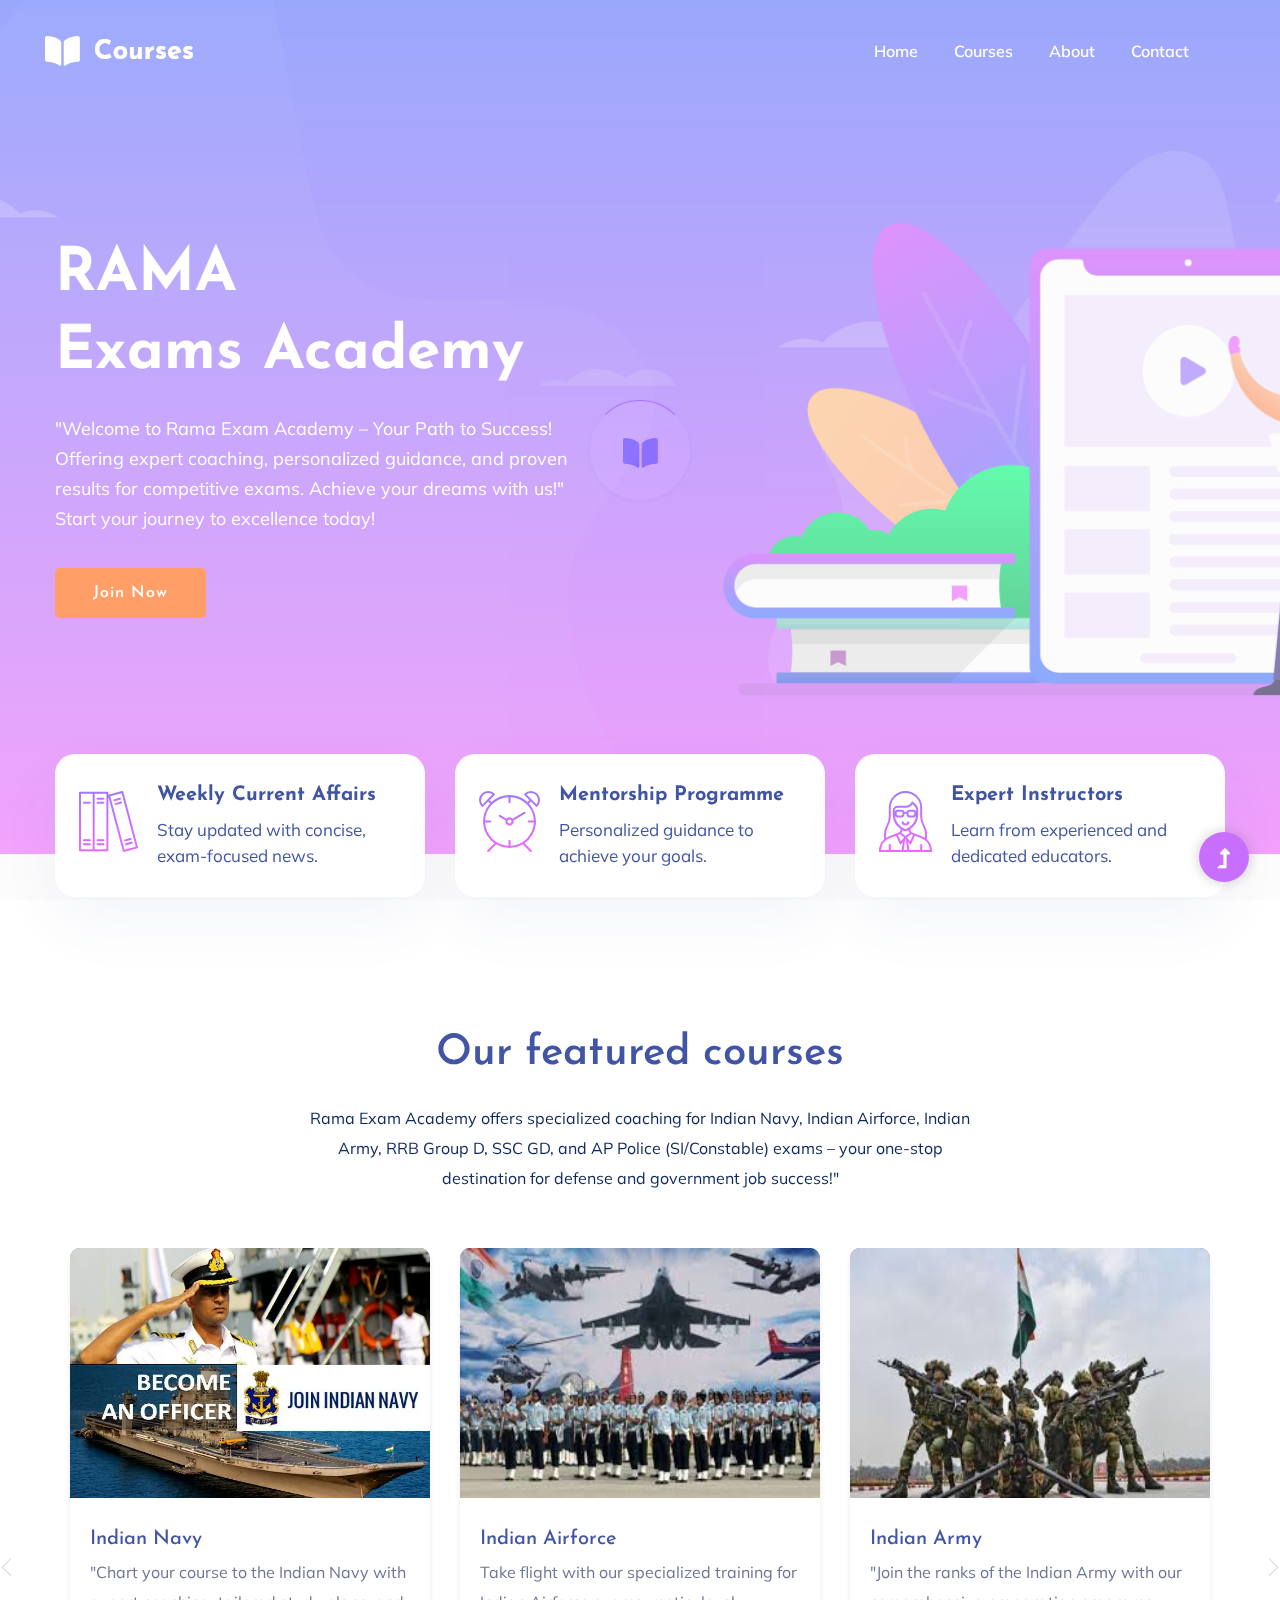
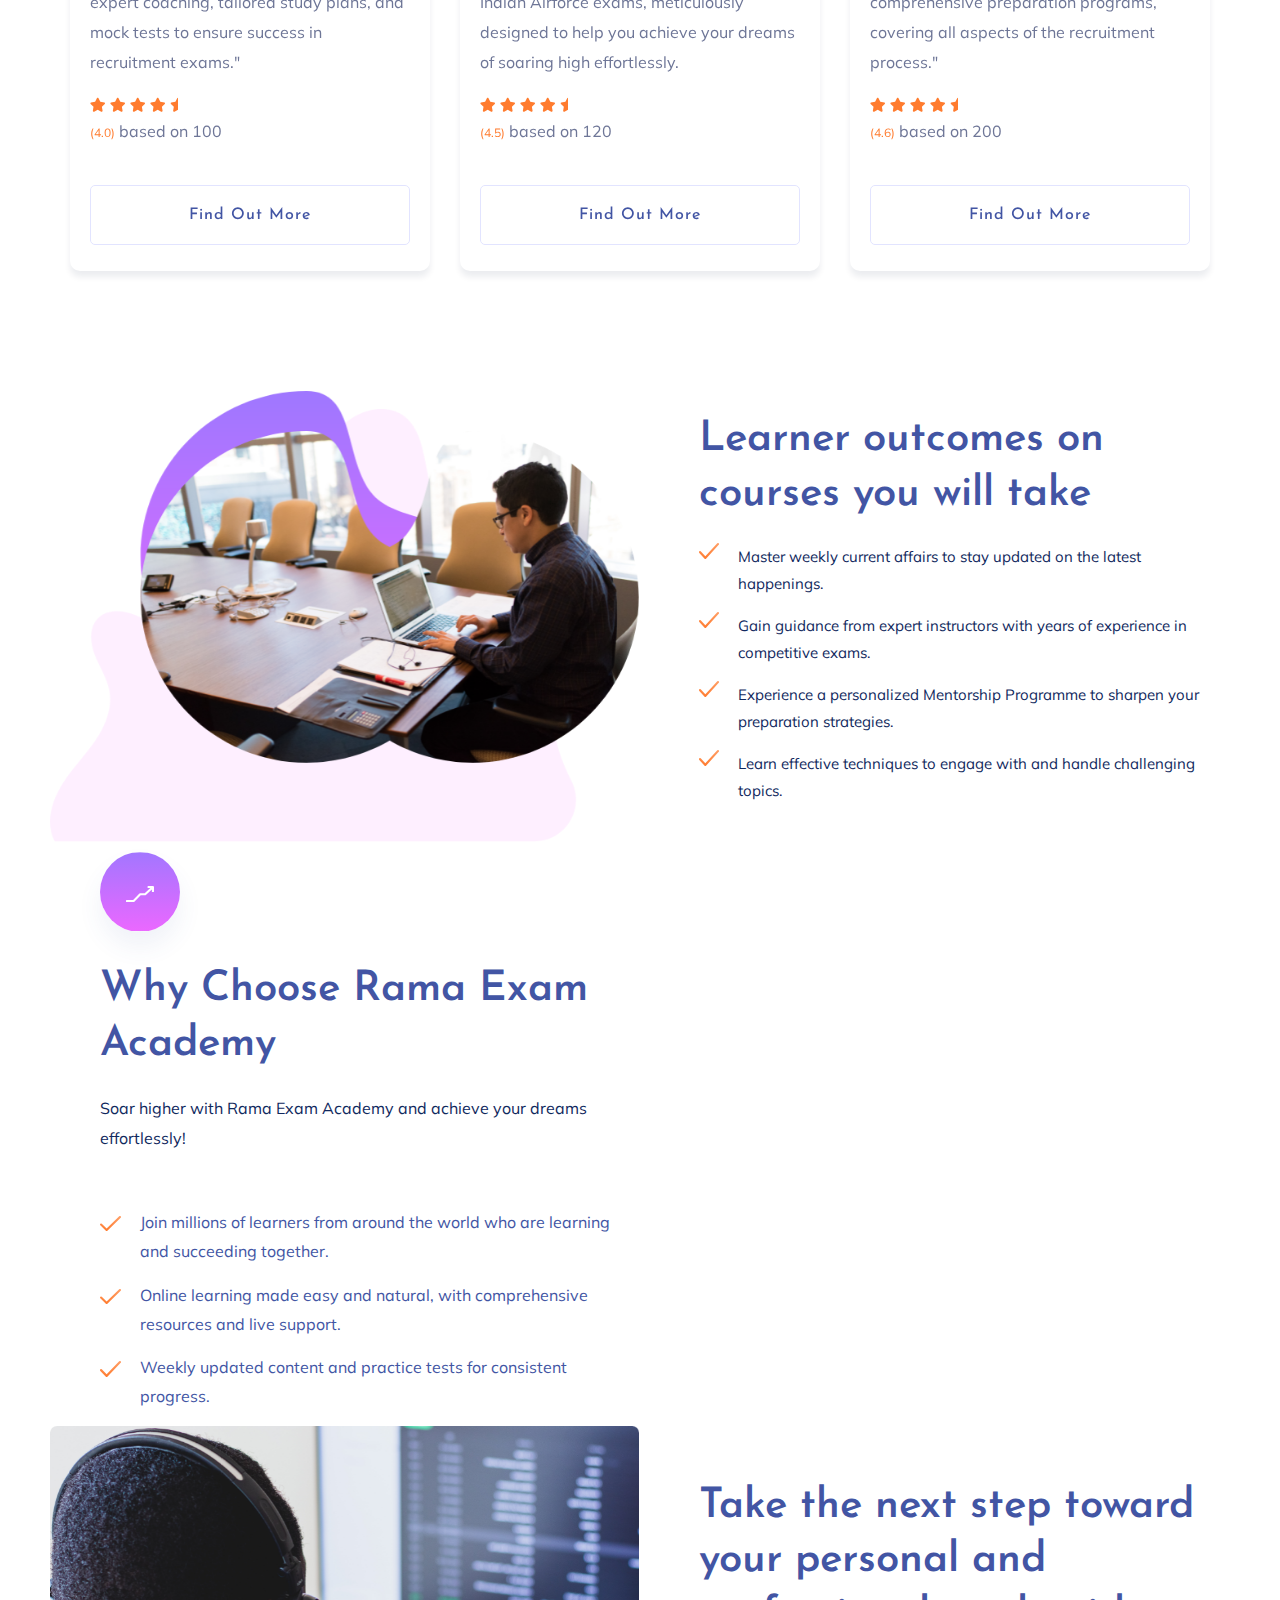
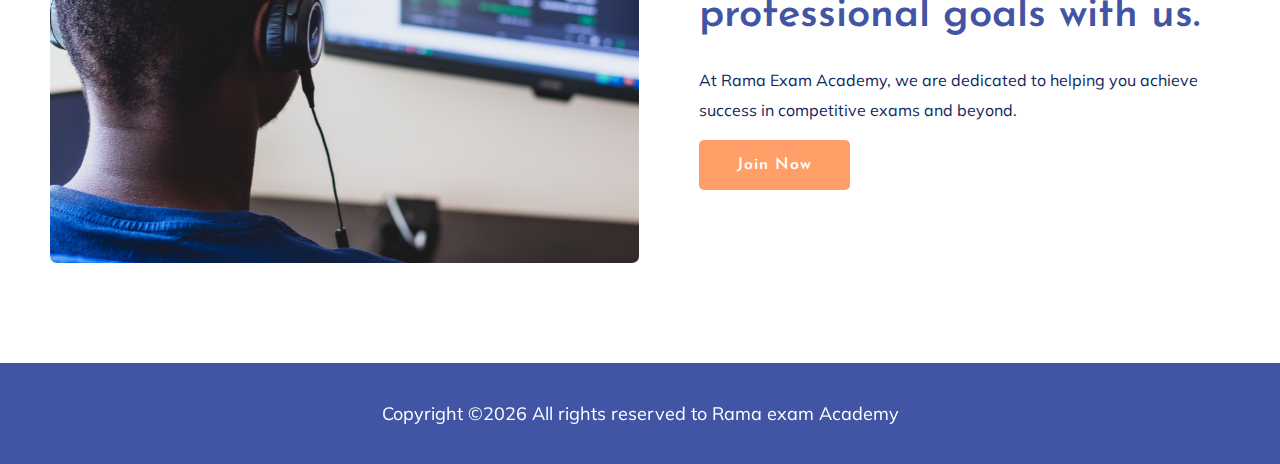
==== index.html @ ef6c7258 "Your commit message" ====
<!doctype html>
<html class="no-js" lang="zxx">
<head>
    <meta charset="utf-8">
    <meta http-equiv="x-ua-compatible" content="ie=edge">
    <title>Courses | Education</title>
    <meta name="description" content="">
    <meta name="viewport" content="width=device-width, initial-scale=1">
    <link rel="manifest" href="site.webmanifest">
    <link rel="shortcut icon" type="image/x-icon" href="assets/img/favicon.png">

    <!-- CSS here -->
    <link rel="stylesheet" href="assets/css/bootstrap.min.css">
    <link rel="stylesheet" href="assets/css/owl.carousel.min.css">
    <link rel="stylesheet" href="assets/css/slicknav.css">
    <link rel="stylesheet" href="assets/css/flaticon.css">
    <link rel="stylesheet" href="assets/css/progressbar_barfiller.css">
    <link rel="stylesheet" href="assets/css/gijgo.css">
    <link rel="stylesheet" href="assets/css/animate.min.css">
    <link rel="stylesheet" href="assets/css/animated-headline.css">
    <link rel="stylesheet" href="assets/css/magnific-popup.css">
    <link rel="stylesheet" href="assets/css/fontawesome-all.min.css">
    <link rel="stylesheet" href="assets/css/themify-icons.css">
    <link rel="stylesheet" href="assets/css/slick.css">
    <link rel="stylesheet" href="assets/css/nice-select.css">
    <link rel="stylesheet" href="assets/css/style.css">
    
</head>

<body>
    <!-- ? Preloader Start -->
    <div id="preloader-active">
        <div class="preloader d-flex align-items-center justify-content-center">
            <div class="preloader-inner position-relative">
                <div class="preloader-circle"></div>
                <div class="preloader-img pere-text">
                    <img src="assets/img/logo/loder.png" alt="">
                </div>
            </div>
        </div>
    </div>
    <!-- Preloader Start -->
    <header>
        <!-- Header Start -->
        <div class="header-area header-transparent">
            <div class="main-header ">
                <div class="header-bottom  header-sticky">
                    <div class="container-fluid">
                        <div class="row align-items-center">
                            <!-- Logo -->
                            <div class="col-xl-2 col-lg-2">
                                <div class="logo">
                                    <a href="index.html"><img src="assets/img/logo/logo.png" alt=""></a>
                                </div>
                            </div>
                            <div class="col-xl-10 col-lg-10">
                                <div class="menu-wrapper d-flex align-items-center justify-content-end">
                                    <!-- Main-menu -->
                                    <div class="main-menu d-none d-lg-block">
                                        <nav>
                                            <ul id="navigation">                                                                                          
                                                <li class="active" ><a href="index.html">Home</a></li>
                                                <li><a href="courses.html">Courses</a></li>
                                                <li><a href="about.html">About</a></li>
                                                
                                                <li><a href="contact.html">Contact</a></li>
                                                <!-- Button -->
                                                <!-- <li class="button-header margin-left "><a href="tel:+919999999999" class="btn">Join</a></li> -->
                                                <!-- <li class="button-header"><a href="login.html" class="btn btn3">Log in</a></li> -->
                                            </ul>
                                        </nav>
                                    </div>
                                </div>
                            </div> 
                            <!-- Mobile Menu -->
                            <div class="col-12">
                                <div class="mobile_menu d-block d-lg-none"></div>
                            </div>
                        </div>
                    </div>
                </div>
            </div>
        </div>
        <!-- Header End -->
    </header>
    <main>
        <!--? slider Area Start-->
        <section class="slider-area ">
            <div class="slider-active">
                <!-- Single Slider -->
                <div class="single-slider slider-height d-flex align-items-center">
                    <div class="container">
                        <div class="row">
                            <div class="col-xl-6 col-lg-7 col-md-12">
                                <div class="hero__caption">
                                    <h1 data-animation="fadeInLeft" data-delay="0.2s">RAMA<br>Exams Academy</h1>
                                    <p data-animation="fadeInLeft" data-delay="0.4s">"Welcome to Rama Exam Academy – Your Path to Success! Offering expert coaching, personalized guidance, and proven results for competitive exams. Achieve your dreams with us!"<br>Start your journey to excellence today!</p>
                                    <a href="tel:+919999999999" class="btn hero-btn" data-animation="fadeInLeft" data-delay="0.7s">Join Now</a>
                                </div>
                            </div>
                        </div>
                    </div>          
                </div>
            </div>
        </section>
        <!-- ? services-area -->
        <div class="services-area">
            <div class="container">
                <div class="row justify-content-sm-center">
                    <div class="col-lg-4 col-md-6 col-sm-8">
                        <div class="single-services mb-30">
                            <div class="features-icon">
                                <img src="assets/img/icon/icon1.svg" alt="">
                            </div>
                            <div class="features-caption">
                                <h3>Weekly Current Affairs</h3>
                                <p>Stay updated with concise, exam-focused news.</p>
                            </div>
                        </div>
                    </div>
                    <div class="col-lg-4 col-md-6 col-sm-8">
                        <div class="single-services mb-30">
                            <div class="features-icon">
                                <img src="assets/img/icon/icon3.svg" alt="">
                            </div>
                            <div class="features-caption">
                                <h3>Mentorship Programme</h3>
                                <p>Personalized guidance to achieve your goals.</p>
                            </div>
                        </div>
                    </div>
                    <div class="col-lg-4 col-md-6 col-sm-8">
                        <div class="single-services mb-30">
                            <div class="features-icon">
                                <img src="assets/img/icon/icon2.svg" alt="">
                            </div>
                            <div class="features-caption">
                                <h3>Expert Instructors</h3>
                                <p>Learn from experienced and dedicated educators.</p>
                            </div>
                        </div>
                    </div>
                </div>
            </div>
        </div>
        <!-- Courses area start -->
        <div class="courses-area section-padding40 fix">
            <div class="container">
                <div class="row justify-content-center">
                    <div class="col-xl-7 col-lg-8">
                        <div class="section-tittle text-center mb-55">
                            <h2>Our featured courses</h2>
                            <p>Rama Exam Academy offers specialized coaching for Indian Navy, Indian Airforce, Indian Army, RRB Group D, SSC GD, and AP Police (SI/Constable) exams – your one-stop destination for defense and government job success!"</p>
                        </div>
                    </div>
                </div>
                <div class="courses-actives">
                    <!-- Single -->
                    <div class="properties pb-20">
                        <div class="properties__card">
                            <div class="properties__img overlay1">
                                <a href="#"><img src="assets/img/gallery/Indian_navy.webp" alt="" height="250px"></a>
                            </div>
                            <div class="properties__caption">
                                <!-- <p>User Experience</p> -->
                                <h3><a href="#">Indian Navy</a></h3>
                                <p>"Chart your course to the Indian Navy with expert coaching, tailored study plans, and mock tests to ensure success in recruitment exams."
                                </p>
                                <div class="properties__footer d-flex justify-content-between align-items-center">
                                    <div class="restaurant-name">
                                        <div class="rating">
                                            <i class="fas fa-star"></i>
                                            <i class="fas fa-star"></i>
                                            <i class="fas fa-star"></i>
                                            <i class="fas fa-star"></i>
                                            <i class="fas fa-star-half"></i>
                                        </div>
                                        <p><span>(4.0)</span> based on 100</p>
                                    </div>
                                    <div class="price">
                                        <!-- <span>$135</span> -->
                                    </div>
                                </div>
                                <a href="tel:+919999999999" class="border-btn border-btn2">Find out more</a>
                            </div>

                        </div>
                    </div>
                    <!-- Single -->
                    <!-- Single -->
                    <div class="properties pb-20">
                        <div class="properties__card">
                            <div class="properties__img overlay1">
                                <a href="#"><img src="assets/img/gallery/Indian_airforce.jpg" alt="" height="250px"></a>
                            </div>
                            <div class="properties__caption">
                                <!-- <p>User Experience</p> -->
                                <h3><a href="#">Indian Airforce</a></h3>
                                <p>Take flight with our specialized training for Indian Airforce exams, meticulously designed to help you achieve your dreams of soaring high effortlessly.
                                </p>
                                <div class="properties__footer d-flex justify-content-between align-items-center">
                                    <div class="restaurant-name">
                                        <div class="rating">
                                            <i class="fas fa-star"></i>
                                            <i class="fas fa-star"></i>
                                            <i class="fas fa-star"></i>
                                            <i class="fas fa-star"></i>
                                            <i class="fas fa-star-half"></i>
                                        </div>
                                        <p><span>(4.5)</span> based on 120</p>
                                    </div>
                                    <div class="price">
                                        <!-- <span>$135</span> -->
                                    </div>
                                </div>
                                <a href="tel:+919999999999" class="border-btn border-btn2">Find out more</a>
                            </div>
                        </div>
                    </div>
                    <!-- Single -->
                    <!-- Single -->
                    <div class="properties pb-20">
                        <div class="properties__card">
                            <div class="properties__img overlay1">
                                <a href="#"><img src="assets/img/gallery/Indian_army.jpg" alt="" height="250px"></a>
                            </div>
                            <div class="properties__caption">
                                <!-- <p>User Experience</p> -->
                                <h3><a href="#">Indian Army</a></h3>
                                <p>"Join the ranks of the Indian Army with our comprehensive preparation programs, covering all aspects of the recruitment process."
                                </p>
                                <div class="properties__footer d-flex justify-content-between align-items-center">
                                    <div class="restaurant-name">
                                        <div class="rating">
                                            <i class="fas fa-star"></i>
                                            <i class="fas fa-star"></i>
                                            <i class="fas fa-star"></i>
                                            <i class="fas fa-star"></i>
                                            <i class="fas fa-star-half"></i>
                                        </div>
                                        <p><span>(4.6)</span> based on 200</p>
                                    </div>
                                    <div class="price">
                                        <!-- <span>$135</span> -->
                                    </div>
                                </div>
                                <a href="tel:+919999999999" class="border-btn border-btn2">Find out more</a>
                            </div>

                        </div>
                    </div>
                    <!-- Single -->
                    <!-- Single -->
                    <div class="properties pb-20">
                        <div class="properties__card">
                            <div class="properties__img overlay1">
                                <a href="#"><img src="assets/img/gallery/RRB.jpg" alt="" height="250px"></a>
                            </div>
                            <div class="properties__caption">
                                <!-- <p>User Experience</p> -->
                                <h3><a href="#">RRB(Group D)</a></h3>
                                <p>"Ace the SSC GD exams with our focused training modules, study materials, and regular mock tests for guaranteed success."
                                </p>
                                <div class="properties__footer d-flex justify-content-between align-items-center">
                                    <div class="restaurant-name">
                                        <div class="rating">
                                            <i class="fas fa-star"></i>
                                            <i class="fas fa-star"></i>
                                            <i class="fas fa-star"></i>
                                            <i class="fas fa-star"></i>
                                            <i class="fas fa-star-half"></i>
                                        </div>
                                        <p><span>(4.2)</span> based on 300</p>
                                    </div>
                                    <div class="price">
                                        <!-- <span>$135</span> -->
                                    </div>
                                </div>
                                <a href="tel:+919999999999" class="border-btn border-btn2">Find out more</a>
                            </div>

                        </div>
                    </div>
                    <!-- Single -->
                    <!-- Single -->
                    <div class="properties pb-20">
                        <div class="properties__card">
                            <div class="properties__img overlay1">
                                <a href="#"><img src="assets/img/gallery/Ap_police.jpg" alt="" height="250px"></a>
                            </div>
                            <div class="properties__caption">
                                <!-- <p>User Experience</p> -->
                                <h3><a href="#">AP Police (SI/Constable)</a></h3>
                                <p>"Kickstart your career with AP Police through our dedicated coaching for SI and Constable exams, ensuring you’re fully prepared."
                                </p>
                                <div class="properties__footer d-flex justify-content-between align-items-center">
                                    <div class="restaurant-name">
                                        <div class="rating">
                                            <i class="fas fa-star"></i>
                                            <i class="fas fa-star"></i>
                                            <i class="fas fa-star"></i>
                                            <i class="fas fa-star"></i>
                                            <i class="fas fa-star-half"></i>
                                        </div>
                                        <p><span>(4.0)</span> based on 220</p>
                                    </div>
                                    <div class="price">
                                        <!-- <span>$135</span> -->
                                    </div>
                                </div>
                                <a href="tel:+919999999999" class="border-btn border-btn2">Find out more</a>
                            </div>

                        </div>
                    </div>
                    <!-- Single -->
                </div>
            </div>
        </div>
        <!-- Courses area End -->
 <!--? Team -->
 <!-- <section class="team-area section-padding40 fix">
    <div class="container">
        <div class="row justify-content-center">
            <div class="col-xl-7 col-lg-8">
                <div class="section-tittle text-center mb-55">
                    <h2>Community experts</h2>
                </div>
            </div>
        </div>
        <div class="team-active">
            <div class="single-cat text-center">
                <div class="cat-icon">
                    <img src="assets/img/gallery/team1.png" alt="">
                </div>
                <div class="cat-cap">
                    <h5><a href="services.html">Mr. Urela</a></h5>
                    <p>The automated process all your website tasks.</p>
                </div>
            </div>
            <div class="single-cat text-center">
                <div class="cat-icon">
                    <img src="assets/img/gallery/team2.png" alt="">
                </div>
                <div class="cat-cap">
                    <h5><a href="services.html">Mr. Uttom</a></h5>
                    <p>The automated process all your website tasks.</p>
                </div>
            </div>
            <div class="single-cat text-center">
                <div class="cat-icon">
                    <img src="assets/img/gallery/team3.png" alt="">
                </div>
                <div class="cat-cap">
                    <h5><a href="services.html">Mr. Shakil</a></h5>
                    <p>The automated process all your website tasks.</p>
                </div>
            </div>
            <div class="single-cat text-center">
                <div class="cat-icon">
                    <img src="assets/img/gallery/team4.png" alt="">
                </div>
                <div class="cat-cap">
                    <h5><a href="services.html">Mr. Arafat</a></h5>
                    <p>The automated process all your website tasks.</p>
                </div>
            </div>
            <div class="single-cat text-center">
                <div class="cat-icon">
                    <img src="assets/img/gallery/team3.png" alt="">
                </div>
                <div class="cat-cap">
                    <h5><a href="services.html">Mr. saiful</a></h5>
                    <p>The automated process all your website tasks.</p>
                </div>
            </div>
        </div>
    </div>
</section> -->
        <!--? About Area-3 Start -->
        <section class="about-area3 fix">
            <div class="support-wrapper align-items-center">
                <div class="right-content3">
                    <!-- img -->
                    <div class="right-img">
                        <img src="assets/img/gallery/about3.png" alt="">
                    </div>
                </div>
                <div class="left-content3">
                    <!-- section tittle -->
                    <div class="section-tittle section-tittle2 mb-20">
                        <div class="front-text">
                            <h2 class="">Learner outcomes on courses you will take</h2>
                        </div>
                    </div>
                    <div class="single-features">
                        <div class="features-icon">
                            <img src="assets/img/icon/right-icon.svg" alt="">
                        </div>
                        <div class="features-caption">
                            <p>Master weekly current affairs to stay updated on the latest happenings.</p>
                        </div>
                    </div>
                    <div class="single-features">
                        <div class="features-icon">
                            <img src="assets/img/icon/right-icon.svg" alt="">
                        </div>
                        <div class="features-caption">
                            <p>Gain guidance from expert instructors with years of experience in competitive exams.</p>
                        </div>
                    </div>
                    <div class="single-features">
                        <div class="features-icon">
                            <img src="assets/img/icon/right-icon.svg" alt="">
                        </div>
                        <div class="features-caption">
                            <p>Experience a personalized Mentorship Programme to sharpen your preparation strategies.</p>
                        </div>
                    </div>
                    <div class="single-features">
                        <div class="features-icon">
                            <img src="assets/img/icon/right-icon.svg" alt="">
                        </div>
                        <div class="features-caption">
                            <p>Learn effective techniques to engage with and handle challenging topics.</p>
                        </div>
                    </div>
                </div>
            </div>
        </section>
        <!-- About Area End -->
                <!--? About Area-1 Start -->
                <section class="about-area1 fix pt-10">
                    <div class="support-wrapper align-items-center">
                        <div class="left-content1">
                            <div class="about-icon">
                                <img src="assets/img/icon/about.svg" alt="">
                            </div>
                            <!-- section tittle -->
                            <div class="section-tittle section-tittle2 mb-55">
                                <div class="front-text">
                                    <h2 class="">Why Choose Rama Exam Academy</h2>
                                    <p>Soar higher with Rama Exam Academy and achieve your dreams effortlessly!</p>
                                </div>
                            </div>
                            <div class="single-features">
                                <div class="features-icon">
                                    <img src="assets/img/icon/right-icon.svg" alt="">
                                </div>
                                <div class="features-caption">
                                    <p>Join millions of learners from around the world who are learning and succeeding together.</p>
                                </div>
                            </div>
                            <div class="single-features">
                                <div class="features-icon">
                                    <img src="assets/img/icon/right-icon.svg" alt="">
                                </div>
                                <div class="features-caption">
                                    <p>Online learning made easy and natural, with comprehensive resources and live support.</p>
                                </div>
                            </div>
        
                            <div class="single-features">
                                <div class="features-icon">
                                    <img src="assets/img/icon/right-icon.svg" alt="">
                                </div>
                                <div class="features-caption">
                                    <p>Weekly updated content and practice tests for consistent progress.</p>
                                </div>
                            </div>
                        </div>
                        <div class="right-content1">
                            <!-- img -->
                            <div class="right-img">
                                <img src="assets/img/gallery/about.png" alt="">
        
                                <!-- <div class="video-icon" >

                                    <a class="popup-video btn-icon" href="https://www.youtube.com/watch?v=up68UAfH0d0"><i class="fas fa-play"></i></a> 
                                </div> -->
                            </div>
                        </div>
                    </div>
                </section>
                <!-- About Area End -->
       
        <!-- Services End -->
        <!--? About Area-2 Start -->
        <section class="about-area2 fix pb-padding">
            <div class="support-wrapper align-items-center">
                <div class="right-content2">
                    <!-- img -->
                    <div class="right-img">
                        <img src="assets/img/gallery/about2.png" alt="">
                    </div>
                </div>
                <div class="left-content2">
                    <!-- section tittle -->
                    <div class="section-tittle section-tittle2 mb-20">
                        <div class="front-text">
                            <h2 class="">Take the next step
                                toward your personal
                                and professional goals
                            with us.</h2>
                            <p>At Rama Exam Academy, we are dedicated to helping you achieve success in competitive exams and beyond.</p>
                            <a href="tel:+919999999999" class="btn">Join Now</a>
                        </div>
                    </div>
                </div>
            </div>
        </section>
        <!-- About Area End -->
    </main>
    <footer>
     <div class="footer-wrappper footer-bg">
       
        <!-- footer-bottom area -->
        <div class="footer-bottom-area">
            <div class="container">
                <div class="footer-border">
                    <div class="row d-flex align-items-center">
                        <div class="col-xl-12 ">
                            <div class="footer-copy-right text-center">
                                <p><!-- Link back to Colorlib can't be removed. Template is licensed under CC BY 3.0. -->
                                    Copyright &copy;<script>document.write(new Date().getFullYear());</script> All rights reserved to Rama exam Academy
                                    <!-- Link back to Colorlib can't be removed. Template is licensed under CC BY 3.0. --></p>
                              </div>
                          </div>
                      </div>
                  </div>
              </div>
          </div>
          <!-- Footer End-->
      </div>
  </footer> 
  <!-- Scroll Up -->
  <div id="back-top" >
    <a title="Go to Top" href="#"> <i class="fas fa-level-up-alt"></i></a>
</div>

<!-- JS here -->
<script src="./assets/js/vendor/modernizr-3.5.0.min.js"></script>
<!-- Jquery, Popper, Bootstrap -->
<script src="./assets/js/vendor/jquery-1.12.4.min.js"></script>
<script src="./assets/js/popper.min.js"></script>
<script src="./assets/js/bootstrap.min.js"></script>
<!-- Jquery Mobile Menu -->
<script src="./assets/js/jquery.slicknav.min.js"></script>

<!-- Jquery Slick , Owl-Carousel Plugins -->
<script src="./assets/js/owl.carousel.min.js"></script>
<script src="./assets/js/slick.min.js"></script>
<!-- One Page, Animated-HeadLin -->
<script src="./assets/js/wow.min.js"></script>
<script src="./assets/js/animated.headline.js"></script>
<script src="./assets/js/jquery.magnific-popup.js"></script>

<!-- Date Picker -->
<script src="./assets/js/gijgo.min.js"></script>
<!-- Nice-select, sticky -->
<script src="./assets/js/jquery.nice-select.min.js"></script>
<script src="./assets/js/jquery.sticky.js"></script>
<!-- Progress -->
<script src="./assets/js/jquery.barfiller.js"></script>

<!-- counter , waypoint,Hover Direction -->
<script src="./assets/js/jquery.counterup.min.js"></script>
<script src="./assets/js/waypoints.min.js"></script>
<script src="./assets/js/jquery.countdown.min.js"></script>
<script src="./assets/js/hover-direction-snake.min.js"></script>

<!-- contact js -->
<script src="./assets/js/contact.js"></script>
<script src="./assets/js/jquery.form.js"></script>
<script src="./assets/js/jquery.validate.min.js"></script>
<script src="./assets/js/mail-script.js"></script>
<script src="./assets/js/jquery.ajaxchimp.min.js"></script>

<!-- Jquery Plugins, main Jquery -->	
<script src="./assets/js/plugins.js"></script>
<script src="./assets/js/main.js"></script>

</body>
</html>
---- assets/css/flaticon.css ----
/*
  	Flaticon icon font: Flaticon
  	Creation date: 02/06/2020 05:24
  	*/

@font-face {
  font-family: "Flaticon";
  src: url("../fonts/Flaticon.eot");
  src: url("../fonts/Flaticon.eot?#iefix") format("embedded-opentype"),
       url("../fonts/Flaticon.woff2") format("woff2"),
       url("../fonts/Flaticon.woff") format("woff"),
       url("../fonts/Flaticon.ttf") format("truetype"),
       url("../fonts/Flaticon.svg#Flaticon") format("svg");
  font-weight: normal;
  font-style: normal;
}

@media screen and (-webkit-min-device-pixel-ratio:0) {
  @font-face {
    font-family: "Flaticon";
    src: url("../fonts/Flaticon.svg#Flaticon") format("svg");
  }
}

[class^="flaticon-"]:before, [class*=" flaticon-"]:before,
[class^="flaticon-"]:after, [class*=" flaticon-"]:after {   
  font-family: Flaticon;
font-style: normal;
}

.flaticon-null:before { content: "\f100"; }
.flaticon-null-1:before { content: "\f101"; }
.flaticon-gear:before { content: "\f102"; }
.flaticon-think:before { content: "\f103"; }
---- assets/css/progressbar_barfiller.css ----
/* Custom Code skills */
.single-skill{
  display: flex;
}

.single-skill span {
	color: #79838b;
	font-size: 13px;
	font-weight: 300;
	letter-spacing: 0;
	margin-bottom: 14px;
	display: block;
}
.single-skill .bar-progress {
	width: 100%;
}
.single-skill .bar-title {
  width: 20%;
  margin-bottom: 19px;
}

.skills-content {
  padding-top: 200px;
  padding-left: 70px;
}

.skills-shape-bg {
  height: 651px;
  width: 868px;
  position: absolute;
  content: "";
  border: 2px solid #4d4d4d;
  left: 40%;
  top: 255px;
}

.skills-shape-bg::before {
  position: absolute;
  content: "";
  height: 465px;
  width: 300px;
  border: 2px solid #4d4d4d;
  left: -35%;
  top: 50%;
  transform: translateY(-50%);
  border-right: 0;
}



/* Default */
.barfiller {
	width: 100%;
	height: 10px;
	background: #f6f9fc;
  position: relative;
  border-radius: 5px;
}

.barfiller .fill {
  display: block;
  position: relative;
  width: 0px;
  height: 100%;
  background: #333;
  z-index: 1;
  border-radius: 5px;
}

.barfiller .tipWrap { display: none; }

.barfiller .tip {
  margin-top: -28px;
  padding: 2px 4px;
  font-size: 16px;
  color: #09cc7f;
  left: 0px;
  position: absolute;
  z-index: 2;
  background: transparent;
  font-weight: 800;
}

.barfiller .tip:after {
  border: solid;
  border-color: rgba(0,0,0,.8) transparent;
  border-width: 6px 6px 0 6px;
  content: "";
  display: block;
  position: absolute;
  left: 9px;
  top: 100%;
  z-index: 9;
  display: none;
  
}
---- assets/css/gijgo.css ----
.gj-button {
    background-color: #f5f5f5;
    border: 1px solid #ddd;
    color: #000;
    border-radius: 3px;
    padding: 6px 10px;
    cursor: pointer;
}

.gj-unselectable {
    -webkit-touch-callout: none;
    -webkit-user-select: none;
    -khtml-user-select: none;
    -moz-user-select: none;
    -ms-user-select: none;
    user-select: none;
}

.gj-row {
    display: -webkit-box;
    display: -ms-flexbox;
    display: flex;
    -ms-flex-wrap: wrap;
    flex-wrap: wrap;
}

.gj-margin-left-5 {
    margin-left: 5px;
}

.gj-margin-left-10 {
    margin-left: 10px;
}

.gj-width-full {
    width: 100%;
}

.gj-cursor-pointer {
    cursor: pointer;
}

.gj-text-align-center {
    text-align: center;
}

.gj-font-size-16 {
    font-size: 16px;
}

.gj-hidden {
    display: none;
}

/** Material Design */
.gj-button-md {
    background: 0 0;
    border: none;
    border-radius: 2px;
    color: rgba(0, 0, 0, 0.87);
    position: relative;
    height: 36px;
    margin: 0;
    min-width: 64px;
    padding: 0 16px;
    display: inline-block;
    font-family: "Roboto","Helvetica","Arial",sans-serif;
    font-size: 1rem;
    font-weight: 500;
    text-transform: uppercase;
    letter-spacing: 0;
    overflow: hidden;
    will-change: box-shadow;
    transition: box-shadow .2s cubic-bezier(.4,0,1,1),background-color .2s cubic-bezier(.4,0,.2,1),color .2s cubic-bezier(.4,0,.2,1);
    outline: none;
    cursor: pointer;
    text-decoration: none;
    text-align: center;
    line-height: 36px;
    vertical-align: middle;
    overflow: hidden;
    -webkit-user-select: none;
    -moz-user-select: none;
    -ms-user-select: none;
    user-select: none;
}

.gj-button-md:hover {
    background-color: rgba(158,158,158,.2);
}

.gj-button-md:disabled {
    color: rgba(0,0,0,.26);
    background: 0 0;
}

.gj-button-md .material-icons,
.gj-button-md .gj-icon {
    vertical-align: middle;
    /*font-size: 1.3rem;
    margin-right: 4px;*/
}

.gj-button-md.gj-button-md-icon {
    width: 24px;
    height: 31px;
    min-width: 24px;
    padding: 0px;
    display: table;
}

.gj-button-md.gj-button-md-icon .material-icons,
.gj-button-md.gj-button-md-icon .gj-icon {
    display: table-cell;
    margin-right: 0px;
    width: 24px;
    height: 24px;
}

.gj-button-md.active {
    background-color: rgba(158,158,158,.4);
}

.gj-button-md-group {
    position: relative;
    display: inline-block;
    vertical-align: middle;
}
.gj-textbox-md {
	/* border: none; */
	/* border-bottom: 1px solid rgba(0,0,0,.42); */
	display: block;
	font-family: "Helvetica","Arial",sans-serif;
	font-size: 16px;
	line-height: 16px;
	/* padding: 4px 0px; */
	margin: 0;
	/* width: 100%; */
	background: 0 0;
	/* text-align: ; */
	color: rgba(0,0,0,.87);
	padding-left: 44px;
	border: 1px solid #dca73a;
	/* padding: 15px 15px; */
	/* text-align: center; */
	width: 177px;
	height: 55px;
	border-radius: 5px;
}
.gj-textbox-md:focus,
.gj-textbox-md:active {
    /* border-bottom: 2px solid rgba(0,0,0,.42); */
    outline: none;
}

.gj-textbox-md::placeholder {
    color: #8e8e8e;
}

.gj-textbox-md:-ms-input-placeholder {
    color: #8e8e8e;
}

.gj-textbox-md::-ms-input-placeholder {
    color: #8e8e8e;
}

.gj-md-spacer-24 {
    min-width: 24px;
    width: 24px;
    display: inline-block;
}

.gj-md-spacer-32 {
    min-width: 32px;
    width: 32px;
    display: inline-block;
}

.gj-modal {
    position: fixed;
    top: 0;
    right: 0;
    bottom: 0;
    left: 0;
    z-index: 1203;
    display: none;
    overflow: hidden;
    -webkit-overflow-scrolling: touch;
    outline: 0;
    background-color: rgba(0, 0, 0, 0.54118);
    transition: 200ms ease opacity;
    will-change: opacity;
}

/* List */
ul.gj-list li [data-role="wrapper"] {
    display: table;
    width: 100%;
}

ul.gj-list li [data-role="checkbox"] {
    display: table-cell;
    vertical-align:middle;
    text-align:center;
}

ul.gj-list li [data-role="image"] {
    display: table-cell;
    vertical-align:middle;
    text-align:center;
}

ul.gj-list li [data-role="display"] {
    display: table-cell;
    vertical-align:middle;
    cursor: pointer;
}

ul.gj-list li [data-role="display"]:empty:before {
  content: "\200b"; /* unicode zero width space character */
}

/* List - Bootstrap */
ul.gj-list-bootstrap {
    padding-left: 0px;
    margin-bottom: 0px;
}

ul.gj-list-bootstrap li {
    padding: 0px;
}

ul.gj-list-bootstrap li [data-role="wrapper"] {
    padding: 0px 10px;
}

ul.gj-list-bootstrap li [data-role="checkbox"] {
    width: 24px;
    padding: 3px;
}

ul.gj-list-bootstrap li [data-role="image"] {
    width: 24px;
    height: 24px;
}

ul.gj-list-bootstrap li [data-role="display"] {
    padding: 8px 0px 8px 4px;
}

.list-group-item.active ul li, .list-group-item.active:focus ul li, .list-group-item.active:hover ul li {
    text-shadow: none;
    color:initial;
}

/* List - Material Design */
ul.gj-list-md {
    padding: 0px;
    list-style: none;
    list-style-type: none;
    line-height: 24px;
    letter-spacing: 0;
    color: #616161; /* Gray 700 */
}

ul.gj-list-md li {
    display: list-item;
    list-style-type: none;
    padding: 0px;
    min-height: unset;
    box-sizing: border-box;
    align-items: center;
    cursor: default;
    overflow: hidden;

    font-family: "Roboto","Helvetica","Arial",sans-serif;
    font-size: 16px;
    font-weight: 400;
    letter-spacing: .04em;
    line-height: 1;
    
    -webkit-flex-direction: row;
    -ms-flex-direction: row;
    flex-direction: row;
    -webkit-flex-wrap: nowrap;
    -ms-flex-wrap: nowrap;
    flex-wrap: nowrap;
}

ul.gj-list-md li [data-role="checkbox"] {
    height: 24px;
    width: 24px;
}

ul.gj-list-md li [data-role="image"] {
    height: 24px;
    width: 24px;
}

ul.gj-list-md li [data-role="display"] {
    padding: 8px 0px 8px 5px;
    order: 0;
    flex-grow: 2;
    text-decoration: none;
    box-sizing: border-box;
    align-items: center;
    text-align: left;
    color: rgba(0,0,0,.87);
}

ul.gj-list-md li.disabled>[data-role="wrapper"]>[data-role="display"] {
    color: #9E9E9E; /* Gray 500 */
}

.gj-list-md-active {
    background: #e0e0e0;
    color: #3f51b5;
}


/* Picker */
.gj-picker {
    position: absolute;
    z-index: 1203;
    background-color: #fff;
}

.gj-picker .selected {
    color: #fff;
}

/* Material Design */
.gj-picker-md {
    font-family: "Roboto","Helvetica","Arial",sans-serif;
    font-size: 16px;
    font-weight: 400;
    letter-spacing: .04em;
    line-height: 1;
    color: rgba(0,0,0,.87);
    border: 1px solid #E0E0E0;
}

.gj-modal .gj-picker-md {
    border: 0px;
}

.gj-picker-md [role="header"] {
    color: rgba(255, 255, 255, 0.54);
    display: flex;
    background: #2196f3;
    align-items: baseline;
    user-select: none;
    justify-content: center;
}

.gj-picker-md [role="footer"] {
    float: right;
    padding: 10px;
}

.gj-picker-md [role="footer"] button.gj-button-md {
    color: #2196f3;
    font-weight: bold;
    font-size: 13px;
}

/* Bootstrap */
.gj-picker-bootstrap {
    border-radius: 4px;
    border: 1px solid #E0E0E0;
}

.gj-picker-bootstrap .selected {
    color: #888;
}

.gj-picker-bootstrap [role="header"] {
    background: #eee;
    color: #AAA;
}
@font-face {
    font-family: 'gijgo-material';
    src: url('../fonts/gijgo-material.eot?235541');
    src: url('../fonts/gijgo-material.eot?235541#iefix') format('embedded-opentype'), url('../fonts/gijgo-material.ttf?235541') format('truetype'), url('../fonts/gijgo-material.woff?235541') format('woff'), url('../fonts/gijgo-material.svg?235541#gijgo-material') format('svg');
    font-weight: normal;
    font-style: normal;
}

.gj-icon {
    /* use !important to prevent issues with browser extensions that change fonts */
    font-family: 'gijgo-material' !important;
    font-size: 24px;
    speak: none;
    font-style: normal;
    font-weight: normal;
    font-variant: normal;
    text-transform: none;
    line-height: 1;
    /* Enable Ligatures ================ */
    letter-spacing: 0;
    -webkit-font-feature-settings: "liga";
    -moz-font-feature-settings: "liga=1";
    -moz-font-feature-settings: "liga";
    -ms-font-feature-settings: "liga" 1;
    font-feature-settings: "liga";
    -webkit-font-variant-ligatures: discretionary-ligatures;
    font-variant-ligatures: discretionary-ligatures;
    /* Better Font Rendering =========== */
    -webkit-font-smoothing: antialiased;
    -moz-osx-font-smoothing: grayscale;
}

.gj-icon.undo:before {
    content: "\e900";
}

.gj-icon.vertical-align-top:before {
    content: "\e901";
}

.gj-icon.vertical-align-center:before {
    content: "\e902";
}

.gj-icon.vertical-align-bottom:before {
    content: "\e903";
}

.gj-icon.arrow-dropup:before {
    content: "\e904";
}

.gj-icon.clock:before {
    content: "\e905";
}

.gj-icon.refresh:before {
    content: "\e906";
}

.gj-icon.last-page:before {
    content: "\e907";
}

.gj-icon.first-page:before {
    content: "\e908";
}

.gj-icon.cancel:before {
    content: "\e909";
}

.gj-icon.clear:before {
    content: "\e90a";
}

.gj-icon.check-circle:before {
    content: "\e90b";
}

.gj-icon.delete:before {
    content: "\e90c";
}

.gj-icon.arrow-upward:before {
    content: "\e90d";
}

.gj-icon.arrow-forward:before {
    content: "\e90e";
}

.gj-icon.arrow-downward:before {
    content: "\e90f";
}

.gj-icon.arrow-back:before {
    content: "\e910";
}

.gj-icon.list-numbered:before {
    content: "\e911";
}

.gj-icon.list-bulleted:before {
    content: "\e912";
}

.gj-icon.indent-increase:before {
    content: "\e913";
}

.gj-icon.indent-decrease:before {
    content: "\e914";
}

.gj-icon.redo:before {
    content: "\e915";
}

.gj-icon.align-right:before {
    content: "\e916";
}

.gj-icon.align-left:before {
    content: "\e917";
}

.gj-icon.align-justify:before {
    content: "\e918";
}

.gj-icon.align-center:before {
    content: "\e919";
}

.gj-icon.strikethrough:before {
    content: "\e91a";
}

.gj-icon.italic:before {
    content: "\e91b";
}

.gj-icon.underlined:before {
    content: "\e91c";
}

.gj-icon.bold:before {
    content: "\e91d";
}

.gj-icon.arrow-dropdown:before {
    content: "\e91e";
}

.gj-icon.done:before {
    content: "\e91f";
}

.gj-icon.pencil:before {
    content: "\e920";
}

.gj-icon.minus:before {
    content: "\e921";
}

.gj-icon.plus:before {
    content: "\e922";
}

.gj-icon.chevron-up:before {
    content: "\e923";
}

.gj-icon.chevron-right:before {
    content: "\e924";
}

.gj-icon.chevron-down:before {
    content: "\e925";
}

.gj-icon.chevron-left:before {
    content: "\e926";
}

.gj-icon.event:before {
    content: "\e927";
}
.gj-draggable {
    cursor: move;
}
.gj-resizable-handle {
    position: absolute;
    font-size: 0.1px;
    display: block;
    -ms-touch-action: none;
    touch-action: none;
    z-index: 1203;
}

.gj-resizable-n {
    cursor: n-resize;
    height: 7px;
    width: 100%;
    top: -5px;
    left: 0;
}
.gj-resizable-e {
    cursor: e-resize;
    width: 7px;
    right: -5px;
    top: 0;
    height: 100%;
}
.gj-resizable-s {
    cursor: s-resize;
    height: 7px;
    width: 100%;
    bottom: -5px;
    left: 0;
}
.gj-resizable-w {
	cursor: w-resize;
	width: 7px;
	left: -5px;
	top: 0;
	height: 100%;
}
.gj-resizable-se {
	cursor: se-resize;
	width: 12px;
	height: 12px;
	right: 1px;
	bottom: 1px;
}
.gj-resizable-sw {
	cursor: sw-resize;
	width: 9px;
	height: 9px;
	left: -5px;
	bottom: -5px;
}
.gj-resizable-nw {
	cursor: nw-resize;
	width: 9px;
	height: 9px;
	left: -5px;
	top: -5px;
}
.gj-resizable-ne {
	cursor: ne-resize;
	width: 9px;
	height: 9px;
	right: -5px;
	top: -5px;
}

.gj-dialog-footer {
    position: absolute;
    bottom: 0px;
    width: 100%;
    margin-top: 0px;
}

.gj-dialog-scrollable [data-role="body"] {
    overflow-x: hidden;
    overflow-y: scroll;
}

/** Bootstrap 3 **/
.gj-dialog-bootstrap {
    overflow: hidden;
    z-index: 1202;
}

.gj-dialog-bootstrap [data-role="title"] {
    display: inline;
}
.gj-dialog-bootstrap [data-role="close"] {
    line-height: 1.42857143;
}

/** Bootstrap 4 **/
.gj-dialog-bootstrap4 {
    overflow: hidden;
    z-index: 1202;
}

.gj-dialog-bootstrap4 [data-role="title"] {
    display: inline;
}
.gj-dialog-bootstrap4 [data-role="close"] {
    line-height: 1.5;
}

/** Material Design **/
.gj-dialog-md {
    background-color: #FFF;
    overflow: hidden;
    border: none;
    box-shadow: 0 11px 15px -7px rgba(0,0,0,.2), 0 24px 38px 3px rgba(0,0,0,.14), 0 9px 46px 8px rgba(0,0,0,.12);
    box-sizing: border-box;
    position: relative;
    display: -webkit-box;
    display: -webkit-flex;
    display: -ms-flexbox;
    display: flex;
    -webkit-box-orient: vertical;
    -webkit-box-direction: normal;
    -webkit-flex-direction: column;
    -ms-flex-direction: column;
    flex-direction: column;
    -webkit-background-clip: padding-box;
    background-clip: padding-box;
    outline: 0;
    z-index: 1202;
}

.gj-dialog-md-header {
    padding: 24px 24px 0px 24px;
    font-family: "Roboto","Helvetica","Arial",sans-serif;
}

.gj-dialog-md-title {
    margin: 0;
    font-weight: 400;
    display: inline;
    line-height: 28px;
    font-size: 20px;
}

.gj-dialog-md-close {
    -webkit-appearance: none;
    padding: 0;
    cursor: pointer;
    background: 0 0;
    border: 0;
    float: right;
    line-height: 28px;
    font-size: 28px;
}

.gj-dialog-md-body {
    padding: 20px 24px 24px 24px;
    color: rgba(0,0,0,.54);
    font-family: "Helvetica","Arial",sans-serif;
    font-size: 14px;
    font-weight: 400;
    line-height: 20px;
}

.gj-dialog-md-footer {
    padding: 8px 8px 8px 24px;
    display: -webkit-flex;
    display: -ms-flexbox;
    display: flex;
    -webkit-flex-direction: row-reverse;
    -ms-flex-direction: row-reverse;
    flex-direction: row-reverse;
    -webkit-flex-wrap: wrap;
    -ms-flex-wrap: wrap;
    flex-wrap: wrap;

    box-sizing: border-box;
}

.gj-dialog-md-footer>*:first-child {
    margin-right: 0;
}

.gj-dialog-md-footer>* {
    margin-right: 8px;
    height: 36px;
}
DIV.gj-grid-wrapper {
    margin: auto;
    position: relative;
    clear:both;
    z-index: 1;
}

TABLE.gj-grid {
    margin: auto;    
    border-collapse: collapse;
    width: 100%;
    table-layout: fixed;
}

TABLE.gj-grid THEAD TH [data-role="selectAll"] {
    margin: auto;
}

TABLE.gj-grid THEAD TH [data-role="title"] {
    display: inline-block;
}

TABLE.gj-grid THEAD TH [data-role="sorticon"] {
    display: inline-block;
}

TABLE.gj-grid THEAD TH {
    overflow: hidden;
    text-overflow: ellipsis;
}

TABLE.gj-grid.autogrow-header-row THEAD TH {
    overflow: auto;
    text-overflow: initial;
    white-space: pre-wrap;
    -ms-word-break: break-word;
    word-break: break-word;
}

TABLE.gj-grid > tbody > tr > td {
    overflow: hidden;
    position: relative;
}

table.gj-grid tbody div[data-role="display"] {
    vertical-align: middle;
    text-indent: 0;
    white-space: pre-wrap;
    -ms-word-break: break-word;
    word-break: break-word;
}

table.gj-grid.fixed-body-rows tbody div[data-role="display"] {
    overflow: hidden;
    text-overflow: ellipsis;
    white-space: nowrap;
    -ms-word-break: initial;
    word-break: initial;
}

table.gj-grid tfoot DIV[data-role="display"] {
    vertical-align: middle;
    text-indent: 0;
    display: flex;
}

TABLE.gj-grid .fa {
    padding: 2px;
}

TABLE.gj-grid > tbody > tr > td > div {
    padding: 2px;
    overflow: hidden;
}

DIV.gj-grid-wrapper DIV.gj-grid-loading-cover
{
    background: #BBBBBB;
    opacity: 0.5;
    position: absolute;
    vertical-align: middle;
}

DIV.gj-grid-wrapper DIV.gj-grid-loading-text
{
    position: absolute;
    font-weight: bold;
}

/* Bootstrap Theme */
table.gj-grid-bootstrap thead th {
    background-color: #f5f5f5;
    vertical-align:middle;
}

table.gj-grid-bootstrap thead th [data-role="sorticon"] {
    margin-left: 5px;
}

table.gj-grid-bootstrap thead th [data-role="sorticon"] i.gj-icon,
table.gj-grid-bootstrap thead th [data-role="sorticon"] i.material-icons {
    position: absolute;
    font-size: 20px;
    top: 15px;
}

table.gj-grid-bootstrap tbody tr td div[data-role="display"] {
    padding: 0px;
}

.gj-grid-bootstrap-4 .gj-checkbox-bootstrap {
    display: inline-block;
    padding-top: 2px;
}

.gj-grid-bootstrap-4 tbody tr.active {
    background-color: rgba(0,0,0,.075);
}

/* Material Design Theme */
.gj-grid-md {
    position: relative;
    border: 1px solid #e0e0e0;
    border-collapse: collapse;
    white-space: nowrap;
    font-size: 13px;
    font-family: "Roboto","Helvetica","Arial",sans-serif;
    background-color: #fff;
}

.gj-grid-md td:first-of-type, .gj-grid-md th:first-of-type {
    padding-left: 24px;
}

.gj-grid-md th {
    position: relative;
    vertical-align: bottom;
    font-weight: 700;
    line-height: 31px;
    letter-spacing: 0;
    height: 56px;
    font-size: 12px;
    color: rgba(0,0,0,.54);
    padding-bottom: 8px;
    box-sizing: border-box;
    padding: 12px 18px;
    text-align: right;
}

.gj-grid-md td {
    position: relative;
    height: 48px;
    border-top: 1px solid #e0e0e0;
    border-bottom: 1px solid #e0e0e0;
    padding: 12px 18px;
    box-sizing: border-box;
    text-align: left;
    color: rgba(0,0,0,.87);
}

.gj-grid-md tbody tr {
    position: relative;
    height: 48px;
    transition-duration: .28s;
    transition-timing-function: cubic-bezier(.4,0,.2,1);
    transition-property: background-color;
}

.gj-grid-md tbody tr:hover {
    background-color: #EEEEEE; /* Gray 200 */
}

.gj-grid-md tbody tr.gj-grid-md-select {
    background-color: #F5F5F5; /* Grey 100 */
}


table.gj-grid-md thead th [data-role="sorticon"] {
    margin-left: 5px;
}

table.gj-grid-md thead th [data-role="sorticon"] i.gj-icon,
table.gj-grid-md thead th [data-role="sorticon"] i.material-icons {
    position: absolute;
    font-size: 16px;
    top: 19px;
}

table.gj-grid-md thead th.gj-grid-select-all {
    padding-bottom: 3px;
}
/* Hide all prioritized columns by default */
@media only all {
	th.display-1120,
	td.display-1120,
	th.display-960,
	td.display-960,
	th.display-800,
	td.display-800,
	th.display-640,
	td.display-640,
	th.display-480,
	td.display-480,
	th.display-320,
	td.display-320 {
		display: none;
	}
}

/* Show at 320px (20em x 16px) */
@media screen and (min-width: 20em) {
	TABLE.gj-grid-bootstrap th.display-320,
	TABLE.gj-grid-bootstrap td.display-320 {
		display: table-cell;
	}
}
/* Show at 480px (30em x 16px) */
@media screen and (min-width: 30em) {
	TABLE.gj-grid-bootstrap th.display-480,
	TABLE.gj-grid-bootstrap td.display-480 {
		display: table-cell;
	}
}
/* Show at 640px (40em x 16px) */
@media screen and (min-width: 40em) {
	TABLE.gj-grid-bootstrap th.display-640,
	TABLE.gj-grid-bootstrap td.display-640 {
		display: table-cell;
	}
}
/* Show at 800px (50em x 16px) */
@media screen and (min-width: 50em) {
	TABLE.gj-grid-bootstrap th.display-800,
	TABLE.gj-grid-bootstrap td.display-800 {
		display: table-cell;
	}
}
/* Show at 960px (60em x 16px) */
@media screen and (min-width: 60em) {
	TABLE.gj-grid-bootstrap th.display-960,
	TABLE.gj-grid-bootstrap td.display-960 {
		display: table-cell;
	}
}
/* Show at 1,120px (70em x 16px) */
@media screen and (min-width: 70em) {
	TABLE.gj-grid-bootstrap th.display-1120,
	TABLE.gj-grid-bootstrap td.display-1120 {
		display: table-cell;
	}
}

/* Material Design Theme */
.gj-grid-md tfoot tr th {
    padding-right: 14px;
}

.gj-grid-md tfoot tr[data-role="pager"] .gj-grid-mdl-pager-label {
    padding-left: 5px;
    padding-right: 5px;
}

.gj-grid-md tfoot tr[data-role="pager"] .gj-dropdown-md {
    margin-left: 12px;
}

.gj-grid-md tfoot tr[data-role="pager"] .gj-dropdown-md [role="presenter"] {
    font-size: 12px;
    font-weight: bold;
    color: rgba(0,0,0,.54);
}

.gj-grid-md tfoot tr[data-role="pager"] .gj-dropdown-md [role="presenter"] [role="display"] {
    text-align: right;
}

.gj-grid-md tfoot tr[data-role="pager"] .gj-grid-md-limit-select {
    margin-left: 10px;
    font-size: 12px;
    font-weight: bold;
    color: rgba(0,0,0,.54);
}

/* Bootstrap */
.gj-grid-bootstrap tfoot tr[data-role="pager"] th {
    line-height: 30px;
    background-color: #f5f5f5;
}

.gj-grid-bootstrap tfoot tr[data-role="pager"] th > div > div {
    margin-right: 5px;
}

.gj-grid-bootstrap tfoot tr[data-role="pager"] th > div > button {
    margin-right: 5px;
}

.gj-grid-bootstrap-4 tfoot tr[data-role="pager"] th > div button {
    height: 34px;
}

.gj-grid-bootstrap-4 tfoot tr[data-role="pager"] th div .gj-dropdown-bootstrap-4 .gj-dropdown-expander-mi .gj-icon {
    top: 5px;
}

.gj-grid-bootstrap-3 tfoot tr[data-role="pager"] th > div > input {
    margin-right: 5px;
    width: 40px;
    text-align: right;
    display: inline-block;
    font-weight: bold;
}

.gj-grid-bootstrap-4 tfoot tr[data-role="pager"] th > div > div.input-group {
    width: 40px;
}

.gj-grid-bootstrap-4 tfoot tr[data-role="pager"] th > div > div.input-group input {
    text-align: right;
    font-weight: bold;
    height: 34px;
    padding-top: 2px;
    padding-bottom: 6px;
}

.gj-grid-bootstrap tfoot tr[data-role="pager"] th > div > select {
    display: inline-block;
    margin-right: 5px;
    width: 60px;
}

.gj-grid-bootstrap tfoot tr[data-role="pager"] th .gj-dropdown-bootstrap .gj-list-bootstrap [data-role="display"] {
    line-height: 14px;
}

.gj-grid-bootstrap tfoot tr[data-role="pager"] th .gj-dropdown-bootstrap [role="presenter"] [role="display"] {
    font-weight: bold;
}

.gj-grid-bootstrap tfoot tr[data-role="pager"] th .gj-dropdown-bootstrap-3 [role="presenter"] {
    padding: 2px 8px;
}

.gj-grid-bootstrap tfoot tr[data-role="pager"] th .gj-dropdown-bootstrap-4 [role="presenter"] {
    padding: 1px 8px;
}
.gj-grid thead tr th div.gj-grid-column-resizer-wrapper {
    position: relative;
    width: 100%;
    height: 0px; 
    top: 0px; 
    left: 0px; 
    padding: 0px;
}

span.gj-grid-column-resizer {
    position: absolute;
    right: 0px;
    width: 10px;
    top: -100px;
    height: 300px;
    z-index: 1203;
    cursor: e-resize;
}

.gj-grid-resize-cursor {
    cursor: e-resize;
}
.gj-grid-md tbody tr.gj-grid-top-border td {
  border-top: 2px solid #777;
}
.gj-grid-md tbody tr.gj-grid-bottom-border td {
  border-bottom: 2px solid #777;
}

.gj-grid-bootstrap tbody tr.gj-grid-top-border td {
  border-top: 2px solid #777;
}
.gj-grid-bootstrap tbody tr.gj-grid-bottom-border td {
  border-bottom: 2px solid #777;
}
.gj-grid-md thead tr th.gj-grid-left-border,
.gj-grid-md tbody tr td.gj-grid-left-border
{
    border-left: 3px solid #777;
}
.gj-grid-md thead tr th.gj-grid-right-border,
.gj-grid-md tbody tr td.gj-grid-right-border
{
    border-right: 3px solid #777;
}

.gj-grid-bootstrap thead tr th.gj-grid-left-border,
.gj-grid-bootstrap tbody tr td.gj-grid-left-border
{
    border-left: 5px solid #ddd;
}
.gj-grid-bootstrap thead tr th.gj-grid-right-border,
.gj-grid-bootstrap tbody tr td.gj-grid-right-border
{
    border-right: 5px solid #ddd;
}
.gj-dirty {
    position: absolute;
    top: 0px;
    left: 0px;
    border-style: solid;
    border-width: 3px;
    border-color: #f00 transparent transparent #f00;
    padding: 0;
    overflow: hidden;
    vertical-align: top;
}

/* Material Design */
.gj-grid-md tbody tr td.gj-grid-management-column {
    padding: 3px;
}

.gj-grid-md tbody tr td[data-mode="edit"] {
    padding: 0px 18px;
}

.gj-grid-md tbody .gj-dropdown-md [role="presenter"] [role="display"] {
    padding: 0px;
}

/* Bootstrap */
.gj-grid-bootstrap tbody tr td[data-mode="edit"] {
    padding: 0px;
}

.gj-grid-bootstrap tbody tr td[data-mode="edit"] [data-role="edit"] {
    padding: 0px;
}

/* Bootstrap 3 */
.gj-grid-bootstrap-3 tbody tr td.gj-grid-management-column {
    padding: 3px;
}

.gj-grid-bootstrap-3 tbody tr td[data-mode="edit"] {
    height: 38px;
}

.gj-grid-bootstrap-3 tbody tr td[data-mode="edit"] [data-role="edit"] input[type="text"] {
    height: 37px;
    padding: 8px;
}

.gj-grid-bootstrap-3 tbody tr td[data-mode="edit"] .gj-dropdown-bootstrap [role="presenter"] {
    border: 0px;
    border-radius: 0px;
    height: 37px;
    padding-left: 8px;
}

.gj-grid-bootstrap-3 tbody tr td[data-mode="edit"] .gj-datepicker-bootstrap {
    height: 37px;
}

.gj-grid-bootstrap-3 tbody tr td[data-mode="edit"] .gj-datepicker-bootstrap [role="input"] {
    height: 37px;
    border:0px;
    border-radius: 0px;
}

.gj-grid-bootstrap-3 tbody tr td[data-mode="edit"] .gj-datepicker-bootstrap [role="right-icon"] {
    border:0px;
    border-radius: 0px;
}

.gj-grid-bootstrap-3 tbody tr td[data-mode="edit"] .gj-checkbox-bootstrap {
    display: inline-block;
    padding-top: 10px;
    height: 32px;
}

/* Bootstrap 4 */
.gj-grid-bootstrap-4 tbody tr td.gj-grid-management-column {
    padding: 6px;
}

.gj-grid-bootstrap-4 tbody tr td[data-mode="edit"] [data-role="edit"] input[type="text"] {
    height: 48px;
    padding-left: 12px;
}

.gj-grid-bootstrap-4 tbody tr td[data-mode="edit"] .gj-dropdown-bootstrap [role="presenter"] {
    border: 0px;
    border-radius: 0px;
    height: 48px;
    padding-left: 12px;
    font-family: -apple-system,system-ui,BlinkMacSystemFont,"Segoe UI",Roboto,"Helvetica Neue",Arial,sans-serif;
}

.gj-grid-bootstrap-4 tbody tr td[data-mode="edit"] .gj-dropdown-bootstrap-4 [role="expander"].gj-dropdown-expander-mi .gj-icon,
.gj-grid-bootstrap-4 tbody tr td[data-mode="edit"] .gj-dropdown-bootstrap-4 [role="expander"].gj-dropdown-expander-mi .material-icons {
    top: 13px;
}

.gj-grid-bootstrap-4 tbody tr td[data-mode="edit"] .gj-datepicker-bootstrap {
    height: 48px;
}

.gj-grid-bootstrap-4 tbody tr td[data-mode="edit"] .gj-datepicker-bootstrap [role="input"] {
    height: 48px;
    border:0px;
    border-radius: 0px;
}

.gj-grid-bootstrap-4 tbody tr td[data-mode="edit"] .gj-datepicker-bootstrap [role="right-icon"] {
    background-color: #fff;
}

.gj-grid-bootstrap-4 tbody tr td[data-mode="edit"] .gj-datepicker-bootstrap [role="right-icon"] button {
    border: 0px;
    border-radius: 0px;
    width: 43px;
    position: relative;
}

.gj-grid-bootstrap-4 tbody tr td[data-mode="edit"] .gj-datepicker-bootstrap [role="right-icon"] .gj-icon,
.gj-grid-bootstrap-4 tbody tr td[data-mode="edit"] .gj-datepicker-bootstrap [role="right-icon"] .material-icons {
    top: 13px;
    left: 10px;
    font-size: 24px;
}

.gj-grid-bootstrap-4 tbody tr td[data-mode="edit"] .gj-checkbox-bootstrap {
    display: inline-block;
    padding-top: 15px;
    height: 42px;
}
.gj-grid-md thead tr[data-role="filter"] th {
    border-top: 1px solid #e0e0e0;
}

div.gj-grid-wrapper div.gj-grid-bootstrap-toolbar {
    background-color: #f5f5f5;
    padding: 8px;
    font-weight: bold;
    border: 1px solid #ddd;
}

div.gj-grid-wrapper div.gj-grid-bootstrap-4-toolbar {
    background-color: #f5f5f5;
    padding: 12px;
    font-weight: bold;
    border: 1px solid #ddd;
}

div.gj-grid-wrapper div.gj-grid-md-toolbar {
    font-weight: bold;
    font-size: 24px;
    font-family: "Helvetica","Arial",sans-serif;
    background-color: rgb(255, 255, 255);
    
    border-top: 1px solid #e0e0e0;
    border-left: 1px solid #e0e0e0;
    border-right: 1px solid #e0e0e0;
    border-bottom: 0px;
    border-collapse: collapse;

    padding: 0 18px 0px 18px;
    line-height: 56px;
}
table.gj-grid-scrollable tbody {
    overflow-y: auto;
    overflow-x: hidden;
    display: block;
}

/* Material Design */
table.gj-grid-md.gj-grid-scrollable {
    border-bottom: 0px;
}

table.gj-grid-md.gj-grid-scrollable tbody {
    border-right: 1px solid #e0e0e0;
    border-bottom: 1px solid #e0e0e0;
}

table.gj-grid-md.gj-grid-scrollable tfoot {
    border-bottom: 1px solid #e0e0e0;
}

/* Bootstrap 3 */
table.gj-grid-bootstrap.gj-grid-scrollable {
    border-bottom: 0px;
}

table.gj-grid-bootstrap.gj-grid-scrollable tbody {
    border-right: 1px solid #ddd;
    border-bottom: 1px solid #ddd;
}

table.gj-grid-bootstrap.gj-grid-scrollable tbody tr[data-role="row"]:first-child td {
    border-top: 0px;
}

table.gj-grid-bootstrap.gj-grid-scrollable tbody tr[data-role="row"] td:first-child {
    border-left: 0px;
}

table.gj-grid-bootstrap.gj-grid-scrollable tbody tr[data-role="row"] td:last-child {
    border-right: 0px;
}

table.gj-grid-bootstrap.gj-grid-scrollable tfoot {
    border-bottom: 1px solid #ddd;
}

ul.gj-list li [data-role="spacer"] {
    display: table-cell;
}

ul.gj-list li [data-role="expander"] {
    display: table-cell;
    vertical-align:middle;
    text-align:center;
    cursor: pointer;
}

[data-type="tree"] ul li [data-role="expander"].gj-tree-material-icons-expander {
    width: 24px;
}

[data-type="tree"] ul li [data-role="expander"].gj-tree-font-awesome-expander {
    width: 24px;
}

[data-type="tree"] ul li [data-role="expander"].gj-tree-glyphicons-expander {
    width: 24px;
}

[data-type="tree"] ul li [data-role="expander"].gj-tree-glyphicons-expander .glyphicon {
    top: 4px;
    height: 24px;
}

/* Bootstrap Theme */
.gj-tree-bootstrap-3 ul.gj-list-bootstrap li {
    border: 0px;
    border-radius: 0px;
    color: #333;
}

.gj-tree-bootstrap-3 ul.gj-list-bootstrap li.active {
    color: #fff;
}

.gj-tree-bootstrap-3 ul.gj-list-bootstrap li.disabled {
    color: #777;
    background-color: #eee;
}

.gj-tree-bootstrap-4 ul.gj-list-bootstrap li {
    border: 0px;
    border-radius: 0px;
    color: #212529;
}

.gj-tree-bootstrap-4 ul.gj-list-bootstrap li.active {
    color: #fff;
}

.gj-tree-bootstrap-4 ul.gj-list-bootstrap li.disabled {
    color: #868e96;
}

.gj-tree-bootstrap-4 ul.gj-list-bootstrap li ul.gj-list-bootstrap {
    width: 100%;
}

.gj-tree-bootstrap-border ul.gj-list-bootstrap li {
    border: 1px solid #ddd;
}

.gj-tree-bootstrap-border ul.gj-list-bootstrap li ul.gj-list-bootstrap li {
    border-left: 0px;
    border-right: 0px;
}

.gj-tree-bootstrap-border ul.gj-list-bootstrap li:first-child {
    border-top-left-radius: 4px;
    border-top-right-radius: 4px;
}

.gj-tree-bootstrap-border ul.gj-list-bootstrap li:last-child {
    border-bottom-left-radius: 4px;
    border-bottom-right-radius: 4px;
}

.gj-tree-bootstrap-border ul.gj-list-bootstrap li ul.gj-list-bootstrap li:first-child {
    border-top-left-radius: 0px;
    border-top-right-radius: 0px;
}

.gj-tree-bootstrap-border ul.gj-list-bootstrap li ul.gj-list-bootstrap li:last-child {
    border-bottom: 0px;
    border-bottom-left-radius: 0px;
    border-bottom-right-radius: 0px;
}

ul.gj-list-bootstrap li [data-role="expander"].gj-tree-material-icons-expander {
    padding-top: 8px;
    padding-bottom: 4px;
}

ul.gj-list-bootstrap li [data-role="expander"].gj-tree-material-icons-expander .gj-icon {
    width: 24px;
    height: 24px;
}

/* Material Design Theme */
ul.gj-list-md li.disabled > [data-role="wrapper"] > [data-role="expander"] {
    color: #9E9E9E; /* Gray 500 */
}

.gj-tree-md-border ul.gj-list-md li {
    border: 1px solid #616161; /* Gray 700 */
    margin-bottom: -1px;
}

.gj-tree-md-border ul.gj-list-md li ul.gj-list-md li {
    border-left: 0px;
    border-right: 0px;
}

.gj-tree-md-border ul.gj-list-md li ul.gj-list-md li:last-child {
    border-bottom: 0px;
}
.gj-tree-drop-above {    
    border-top: 1px solid #000;
}

.gj-tree-drop-below {
    border-bottom: 1px solid #000;
}

.gj-tree-bootstrap-3 ul.gj-list-bootstrap li [data-role="wrapper"].drop-above {
    border-top: 2px solid #000;
}

.gj-tree-bootstrap-3 ul.gj-list-bootstrap li [data-role="wrapper"].drop-below {
    border-bottom: 2px solid #000;
}

.gj-tree-bootstrap-4 ul.gj-list-bootstrap li [data-role="wrapper"].drop-above {
    border-top: 2px solid #000;
}

.gj-tree-bootstrap-4 ul.gj-list-bootstrap li [data-role="wrapper"].drop-below {
    border-bottom: 2px solid #000;
}

.gj-tree-drag-el {
    padding: 0px;
    margin: 0px;
    z-index: 1203;
}

.gj-tree-drag-el li {
    padding: 0px;
    margin: 0px;
}

.gj-tree-drag-el [data-role="wrapper"] {
    cursor: move;
    display: table;
}

.gj-tree-drag-el [data-role="indicator"] {
    width: 14px;
    padding: 0px 3px;
    display: table-cell;
    vertical-align: middle;
    text-align: center;
}

.gj-tree-bootstrap-drag-el li.list-group-item {
    border: 0px;
    background: unset;
}

.gj-tree-bootstrap-drag-el [data-role="indicator"] {
    width: 24px;
    height: 24px;
    padding: 0px;
}

.gj-tree-md-drag-el [data-role="indicator"] {
    width: 24px;
    height: 24px;
    padding: 0px;
}
/* Bootstrap */
.gj-checkbox-bootstrap {
    min-width: 0;
    font-size: 0;
    font-weight: normal;
    margin: 0px;
    text-align: center;
    width: 18px;
    height: 18px;
    position: relative;
    display: inline;
}

.gj-checkbox-bootstrap input[type="checkbox"] {
    display: none;
    margin-bottom: -12px;
}

.gj-checkbox-bootstrap span {
    background: #fff;
    display: block;
    content: " ";
    width: 18px;
    height: 18px;
    line-height: 11px;
    font-size: 11px;
    padding: 2px;
    color: #555555;
    border: 1px solid #CCCCCC;
    border-radius: 3px;
    transition: box-shadow 0.2s linear, border-color 0.2s linear;
    cursor: pointer;
    margin: auto;
}

.gj-checkbox-bootstrap input[type="checkbox"]:focus + span:before {
    outline: 0;
    box-shadow: 0 0 0 0 #66afe9, 0 0 6px rgba(102, 175, 233, .6);
    border-color: #66afe9;
}

.gj-checkbox-bootstrap input[type="checkbox"][disabled] + span {
    opacity: 0.6;
    cursor: not-allowed;
}

/* Bootstrap 4 */
.gj-checkbox-bootstrap.gj-checkbox-bootstrap-4 span {
    line-height: 16px;
    padding: 0px;
}

.gj-checkbox-bootstrap-4.gj-checkbox-material-icons input[type="checkbox"]:checked + span:after {
    font-size: 16px;
}

.gj-checkbox-bootstrap-4.gj-checkbox-material-icons input[type="checkbox"]:indeterminate + span:after {
    font-size: 16px;
}

/* Material Design */
.gj-checkbox-md {
    min-width: 0;
    font-size: 0;
    font-weight: normal;
    margin: 0px;
    text-align: center;
    width: 16px;
    height: 16px;
    position: relative;
}

.gj-checkbox-md input[type="checkbox"] {
    display: none;
    margin-bottom: -12px;
}

.gj-checkbox-md span {
    display: inline-block;
    box-sizing: border-box;
    width: 16px;
    height: 16px;
    margin: 0;
    cursor: pointer;
    overflow: hidden;
    border: 2px solid #616161; /* Gray 700 */
    border-radius: 2px;
    z-index: 2;
}

.gj-checkbox-md input[type="checkbox"]:checked + span {
    border: 2px solid #536DFE; /* Indigo A200 */
}

.gj-checkbox-md input[type="checkbox"]:checked + span:after {
    color: #FFF;
    background-color: #536DFE; /* Indigo A200 */
    position: absolute;
    left: 1px;
    top: -15px;
}

.gj-checkbox-md input[type="checkbox"]:indeterminate + span {
    border: 2px solid #616161; /* Gray 700 */
}

.gj-checkbox-md input[type="checkbox"]:indeterminate + span:after {    
    color: #616161;/*color: rgba(0, 0, 0, 1);*/
    position: absolute;
    left: 1px;
    top: -15px;
}

.gj-checkbox-md input[type="checkbox"][disabled] + span {
    border: 2px solid #9E9E9E;
}

.gj-checkbox-md input[type="checkbox"][disabled] + span:after {
    background-color: #9E9E9E;
}

.gj-checkbox-md input[type="checkbox"][disabled]:indeterminate + span:after {
    color: #FFFFFF;
}

/* Material Icons */
.gj-checkbox-material-icons input[type="checkbox"]:checked + span:after {
    content: "\e91f";
    font-size: 14px;
    font-weight: bold;
    white-space: pre;
}

.gj-checkbox-material-icons input[type="checkbox"]:indeterminate + span:after {
    content: "\e921";
    font-size: 14px;
    font-weight: bold;
    white-space: pre;
}

/* Glyphicons */
.gj-checkbox-glyphicons input[type="checkbox"]:checked + span:after {
    display: inline-block;
    font-family: 'Glyphicons Halflings';
    content: "\e013 ";
}

.gj-checkbox-glyphicons input[type="checkbox"]:indeterminate + span:after {
    display: inline-block;
    font-family: 'Glyphicons Halflings';
    content: "\2212 ";
    padding-right: 1px;
}

/* fontawesome */
.gj-checkbox-fontawesome .fa {
    font-size: 14px;
}
.gj-checkbox-bootstrap.gj-checkbox-fontawesome .fa {
    line-height: 18px;
}

.gj-checkbox-fontawesome input[type="checkbox"]:checked + span:before {
    content: "\f00c ";
}

.gj-checkbox-fontawesome input[type="checkbox"]:indeterminate + span:before {
    content: "\f068 ";
}
.gj-editor [role="body"] {
    overflow: auto;
    outline: 0px solid transparent;
    box-sizing: border-box;
}

/* Material Design */
.gj-editor-md {
    padding: 7px;
    font-family: "Roboto","Helvetica","Arial",sans-serif;
    font-size: 14px;
    font-weight: 500;
    letter-spacing: 0;
    border: 1px solid rgba(158,158,158,.2);
}

.gj-editor-md [role="toolbar"] {
    margin-bottom: 7px;
}

.gj-editor-md [role="toolbar"] .gj-button-md {
    min-width: 54px;
    margin-right: 5px;
}

.gj-editor-md [role="toolbar"] .gj-button-md .gj-icon {
    width: 24px;
    height: 24px;
}

.gj-editor-md [role="body"] {
    border: 1px solid rgba(158,158,158,.2);
}

.gj-editor-md p {
    margin: 0;
    padding: 0;
}

.gj-editor-md blockquote {
    font-size: 14px;
}

/* Bootstrap */
.gj-editor-bootstrap {
    padding: 7px;
    border: 1px solid #eceeef;
}

.gj-editor-bootstrap [role="toolbar"] {
    margin-bottom: 7px;
}

.gj-editor-bootstrap [role="toolbar"] .btn-group {
    margin-right: 10px;
}

.gj-editor-bootstrap [role="toolbar"] button {
    height: 36px;
}

.gj-editor-bootstrap [role="body"] {
    border: 1px solid #eceeef;
}

.gj-editor-bootstrap p {
    margin: 0;
    padding: 0;
}

.gj-editor-bootstrap blockquote {
    font-size: 14px;
}
.gj-dropdown {
    position: relative;
    border-collapse: separate;
}

.gj-dropdown [role="presenter"] {
    display: table;
    cursor: pointer;
    outline: none;
    position: relative;
}

.gj-dropdown [role="presenter"] [role="display"] {
    display: table-cell;
    text-align: left;
    width: 100%;
}

.gj-dropdown [role="presenter"] [role="expander"] {
    display: table-cell;
    vertical-align:middle;
    text-align:center;
    width: 24px;
    height: 24px;
}

/* Material Design */
.gj-dropdown-md [role="presenter"] {
    font-family: "Roboto","Helvetica","Arial",sans-serif;
    font-size: 16px;
    font-weight: 400;
    letter-spacing: .04em;
    line-height: 1;
    color: rgba(0,0,0,.87);
    padding: 0px;
    border: 0px;
    border-bottom: 1px solid rgba(0,0,0,.42);
    background: transparent;
}

.gj-dropdown-md [role="presenter"]:focus,
.gj-dropdown-md [role="presenter"]:active {
    border-bottom: 2px solid rgba(0,0,0,.42);
}

.gj-dropdown-md [role="presenter"] [role="display"] {
    padding: 4px 0px;
    line-height: 18px;
}

.gj-dropdown-md [role="presenter"] [role="display"] .placeholder {
    color: #8e8e8e;
}

.gj-dropdown-list-md {
    position: absolute;
    top: 0px;
    left: 0px;
    background-color: #f5f5f5;
    color: #000;
    margin: 0px;
    z-index: 1203;
}

.gj-dropdown-list-md li:hover, .gj-dropdown-list-md li.active {
    background-color: #eee;
}

/* Bootstrap */
.gj-dropdown-bootstrap [role="presenter"] [role="display"] {
    padding-right: 5px;
}

.gj-dropdown-bootstrap [role="presenter"] [role="expander"] {
    padding-left: 5px;
}

.gj-dropdown-bootstrap [role="presenter"] [role="expander"].gj-dropdown-expander-mi {
    width: 24px;
}

.gj-dropdown-bootstrap-3 [role="presenter"] [role="display"] {
    line-height: 20px;
}

.gj-dropdown-bootstrap-3 [role="presenter"] [role="display"] .placeholder {
    color: #9999b3;
}

.gj-dropdown-bootstrap-3 [role="presenter"] [role="expander"] {
    width: 20px;
    height: 20px;
}

.gj-dropdown-bootstrap-3 [role="presenter"] [role="expander"].gj-dropdown-expander-mi .gj-icon,
.gj-dropdown-bootstrap-3 [role="presenter"] [role="expander"].gj-dropdown-expander-mi .material-icons {
    top: 5px;
    right: 10px;
    position: absolute;
}

.gj-dropdown-bootstrap-4 [role="presenter"] {
    border: 1px solid #ced4da;
}

.gj-dropdown-bootstrap-4 [role="presenter"] [role="display"] {
    line-height: 24px;
}

.gj-dropdown-bootstrap-4 [role="presenter"] [role="expander"].gj-dropdown-expander-mi .gj-icon,
.gj-dropdown-bootstrap-4 [role="presenter"] [role="expander"].gj-dropdown-expander-mi .material-icons {
    top: 7px;
    right: 10px;
    position: absolute;
}

.gj-dropdown-list-bootstrap {
    position: absolute;
    top: 32px;
    left: 0px;
    margin: 0px;
    z-index: 1203;
}
.gj-datepicker [role="input"]::-ms-clear {
    display: none;
}

.gj-datepicker [role="right-icon"] {
    cursor: pointer;
}

.gj-picker div[role="navigator"] {
    display: -webkit-box;
    display: -ms-flexbox;
    display: flex;
    -ms-flex-wrap: wrap;
    flex-wrap: wrap;
}

.gj-picker div[role="navigator"] div {
    cursor: pointer;
    position: relative;
    flex-basis: 0;
    -webkit-box-flex: 1;
    -ms-flex-positive: 1;
    flex-grow: 1;
    max-width: 100%;
}

.gj-picker div[role="navigator"] div[role="period"] {
    width: 100%;
    text-align: center;
}

/* Material Design */
.gj-datepicker-md {
	font-family: "Roboto","Helvetica","Arial",sans-serif;
	font-size: 16px;
	font-weight: 400;
	letter-spacing: .04em;
	line-height: 1;
	color: #9d9d9d;
    position: relative;
    /* background-image: url(../img/logo/date-picker-icon.png); */
}
.gj-datepicker-md [role="right-icon"] {
	position: absolute;
	left: 13px;
	top: 16px;
	font-size: 24px;
}

.gj-datepicker-md.small .gj-textbox-md {
    font-size: 14px;
}

.gj-datepicker-md.small .gj-icon {
    font-size: 22px;
}

.gj-datepicker-md.large .gj-textbox-md {
    font-size: 18px;
}

.gj-datepicker-md.large .gj-icon {
    font-size: 28px;
}

.gj-picker-md.datepicker [role="header"] {
    padding: 20px 20px;
    display: block;
}

.gj-picker-md.datepicker [role="header"] [role="year"] {
    font-size: 17px;
    padding-bottom: 5px;
    cursor: pointer;
}

.gj-picker-md.datepicker [role="header"] [role="date"] {
    font-size: 36px;
    cursor: pointer;
}

.gj-picker-md div[role="navigator"] {
    height: 42px;
    line-height: 42px;
}

.gj-picker div[role="navigator"] div[role="period"] {
    font-weight: bold;
    font-size: 15px;
}

.gj-picker-md div[role="navigator"] div:first-child {
    max-width: 42px;
}

.gj-picker-md div[role="navigator"] div:last-child {
    max-width: 42px;
}

.gj-picker-md div[role="navigator"] div i.gj-icon,
.gj-picker-md div[role="navigator"] div i.material-icons {
    position: absolute;
    top: 8px;
}

.gj-picker-md div[role="navigator"] div:first-child i.gj-icon,
.gj-picker-md div[role="navigator"] div:first-child i.material-icons {
    left: 10px;
}

.gj-picker-md div[role="navigator"] div:last-child i.gj-icon,
.gj-picker-md div[role="navigator"] div:last-child i.material-icons {
    right: 11px;
}

.gj-picker-md table thead {
    color: #9E9E9E; /* Gray 500 */
}

.gj-picker-md table tr th div,
.gj-picker-md table tr td div {
    display: block;
    width: 40px;
    height: 40px;
    line-height: 40px;
    font-size: 13px;
    text-align: center;
    vertical-align: middle;
}

[type="year"].gj-picker-md table tr td div,
[type="decade"].gj-picker-md table tr td div,
[type="century"].gj-picker-md table tr td div {
    width: 73px;
    height: 73px;
    line-height: 73px;
    cursor: pointer;
}

.gj-picker-md table tr td.gj-cursor-pointer div:hover {
    background: #EEEEEE;
    border-radius: 50%;
    color: rgba(0,0,0,.87);
}

.gj-picker-md table tr td.other-month div,
.gj-picker-md table tr td.disabled div {
    color: #BDBDBD; /* Gray 400 */
}

.gj-picker-md table tr td.focused div {
    background: #E0E0E0; /* Gray 300 */
    border-radius: 50%;
}

.gj-picker-md table tr td.today div {
    color: #1976D2;
}

.gj-picker-md table tr td.selected.gj-cursor-pointer div {
    color: #FFFFFF;
    background: #1976D2; /* Blue 700 */
    border-radius: 50%;
}

.gj-picker-md table tr td.calendar-week div {
    font-weight: bold;
}

/* Bootstrap */
.gj-datepicker-bootstrap :focus,
.gj-datepicker-bootstrap :active {
    box-shadow: none;
}

.gj-picker-bootstrap {
    border: 1px solid rgba(0,0,0,0.15);
    border-radius: 4px;
    padding: 4px;
}

.gj-modal .gj-picker-bootstrap {
    padding: 0px;
}

.gj-picker-bootstrap.datepicker [role="header"] {
    padding: 10px 20px;
    display: block;
}

.gj-picker-bootstrap.datepicker [role="header"] [role="year"] {
    font-size: 15px;
    cursor: pointer;
}

.gj-picker-bootstrap [role="header"] [role="date"] {
    font-size: 24px;
    cursor: pointer;
}

.gj-modal .gj-picker-bootstrap.datepicker [role="body"] {
    padding: 15px;
}

.gj-picker-bootstrap div[role="navigator"] {
    height: 30px;
    line-height: 30px;
    text-align: center;
}

.gj-picker-bootstrap div[role="navigator"] div:first-child {
    max-width: 30px;
}

.gj-picker-bootstrap div[role="navigator"] div:last-child {
    max-width: 30px;
}

.gj-picker-bootstrap table tr td div,
.gj-picker-bootstrap table tr th div {
    display: block;
    width: 30px;
    height: 30px;
    line-height: 30px;
    text-align: center;
    vertical-align: middle;
}

[type="year"].gj-picker-bootstrap table tr td div,
[type="decade"].gj-picker-bootstrap table tr td div,
[type="century"].gj-picker-bootstrap table tr td div {
    width: 53px;
    height: 53px;
    line-height: 53px;
    cursor: pointer;
}

.gj-picker-bootstrap table tr th div i,
.gj-picker-bootstrap table tr th div span {
    line-height: 30px;
}

.gj-picker-bootstrap div[role="navigator"] .gj-icon,
.gj-picker-bootstrap div[role="navigator"] .material-icons {
    margin: 3px;
}

.gj-picker-bootstrap table tr td.focused div,
.gj-picker-bootstrap table tr td.gj-cursor-pointer div:hover {
    background: #EEEEEE;
    border-radius: 4px;
    color: #212529;
}

.gj-picker-bootstrap table tr td.today div {
    color: #204d74;
    font-weight: bold;
}

.gj-picker-bootstrap table tr td.selected.gj-cursor-pointer div {
    color: #fff;
    background-color: #204d74;
    border-color: #122b40;
    border-radius: 4px;
}

.gj-picker-bootstrap table tr td.other-month div,
.gj-picker-bootstrap table tr td.disabled div {
    color: #777;
}

/* Bootstrap 3 */
.gj-datepicker-bootstrap span[role="right-icon"].input-group-addon {
    border-top-left-radius: 0px;
    border-bottom-left-radius: 0px;
    border-top-right-radius: 4px;
    border-bottom-right-radius: 4px;
    border-left: 0px;
    position: relative;
    /*width: 38px;*/
}

.gj-datepicker-bootstrap span[role="right-icon"].input-group-addon .gj-icon,
.gj-datepicker-bootstrap span[role="right-icon"].input-group-addon .material-icons {
    position: absolute;
    top: 7px;
    left: 7px;
}

/* Bootstrap 4 */
.gj-datepicker-bootstrap [role="right-icon"] button {
    width: 38px;
    position: relative;
    border: 1px solid #ced4da;
}

.gj-datepicker-bootstrap [role="right-icon"] button:hover {
    color: #6c757d;
    background-color: transparent;
}

.gj-datepicker-bootstrap.input-group-sm [role="right-icon"] button {
    width: 30px;
}

.gj-datepicker-bootstrap.input-group-lg [role="right-icon"] button {
    width: 48px;
}

.gj-datepicker-bootstrap [role="right-icon"] button .gj-icon,
.gj-datepicker-bootstrap [role="right-icon"] button .material-icons {
    position: absolute;
    font-size: 21px;
    top: 9px;
    left: 9px;
}

.gj-datepicker-bootstrap.input-group-sm [role="right-icon"] button .gj-icon,
.gj-datepicker-bootstrap.input-group-sm [role="right-icon"] button .material-icons {
    top: 6px;
    left: 6px;
    font-size: 19px;
}

.gj-datepicker-bootstrap.input-group-lg [role="right-icon"] button .gj-icon,
.gj-datepicker-bootstrap.input-group-lg [role="right-icon"] button .material-icons {
    font-size: 27px;
    top: 10px;
    left: 10px;
}
.gj-timepicker [role="input"]::-ms-clear {
    display: none;
}

.gj-timepicker [role="right-icon"] {
    cursor: pointer;
}

.gj-picker.timepicker [role="header"] {
    font-size: 58px;
    padding: 20px 0;
    line-height: 58px;

    display: flex;
    align-items: baseline;
    user-select: none;
    justify-content: center;
}

.gj-picker.timepicker [role="header"] div {
    cursor: pointer;
    width: 66px;
    text-align: right;
}

.gj-picker [role="header"] [role="mode"] {
    position: relative;
    width: 0px;
}

.gj-picker [role="header"] [role="mode"] span {
    position: absolute;
    left: 7px;
    line-height: 18px;
    font-size: 18px;
}

.gj-picker [role="header"] [role="mode"] span[role="am"] {
    top: 7px;
}

.gj-picker [role="header"] [role="mode"] span[role="pm"] {
    bottom: 7px;
}

.gj-picker [role="body"] [role="dial"] {
    width: 256px;
    color: rgba(0, 0, 0, 0.87);
    height: 256px;
    position: relative;
    background: #eeeeee;
    border-radius: 50%;
    margin: 10px;
}

.gj-picker [role="body"] [role="hour"] {
    top: calc(50% - 16px);
    left: calc(50% - 16px);
    width: 32px;
    height: 32px;
    cursor: pointer;
    position: absolute;
    font-size: 14px;
    text-align: center;
    line-height: 32px;
    user-select: none;
    pointer-events: none;
}

.gj-picker [role="body"] [role="hour"].selected {
    color: rgba(255, 255, 255, 1);
}

.gj-picker [role="body"] [role="arrow"] {
    top: calc(50% - 1px);
    left: 50%;
    width: calc(50% - 20px);
    height: 2px;
    position: absolute;
    pointer-events: none;
    transform-origin: left center;
    transition: all 250ms cubic-bezier(0.4, 0, 0.2, 1);
    width: calc(50% - 52px);
}

.gj-picker .arrow-begin {
    top: -3px;
    left: -4px;
    width: 8px;
    height: 8px;
    position: absolute;
    border-radius: 50%;
}

.gj-picker .arrow-end {
    top: -15px;
    right: -16px;
    width: 0;
    height: 0;
    position: absolute;
    box-sizing: content-box;
    border-width: 16px;
    border-radius: 50%;
}

/* Material Design */
.gj-timepicker-md {
    font-family: "Roboto","Helvetica","Arial",sans-serif;
    font-size: 16px;
    font-weight: 400;
    letter-spacing: .04em;
    line-height: 1;
    color: rgba(0,0,0,.87);
    position: relative;
}

.gj-timepicker-md.small .gj-textbox-md {
    font-size: 14px;
}

.gj-timepicker-md.small .gj-icon {
    font-size: 22px;
}

.gj-timepicker-md.large .gj-textbox-md {
    font-size: 18px;
}

.gj-timepicker-md.large .gj-icon {
    font-size: 28px;
}

.gj-timepicker-md [role="right-icon"] {
    cursor: pointer;
    position: absolute;
    right: 0px;
    top: 0px;
    font-size: 24px;
}

.gj-picker-md .arrow-begin {
    background-color: #2196f3;
}
.gj-picker-md .arrow-end {
    border: 16px solid #2196f3;
}

.gj-picker-md [role="body"] [role="arrow"] {
    background-color: #2196f3;
}

/* Bootstrap */
.gj-timepicker-bootstrap :focus,
.gj-timepicker-bootstrap :active {
    box-shadow: none;
}

.gj-picker-bootstrap [role="body"] [role="arrow"] {
    background-color: #888;
}

.gj-picker-bootstrap .arrow-begin {
    background-color: #888;
}

.gj-picker-bootstrap .arrow-end {
    border: 16px solid #888;
}

/* Bootstrap 3 */
.gj-timepicker-bootstrap .input-group-addon {
    border-top-left-radius: 0px;
    border-bottom-left-radius: 0px;
    border-top-right-radius: 4px;
    border-bottom-right-radius: 4px;
    border-left: 0px;
    position: relative;
    width: 38px;
}

.gj-timepicker-bootstrap.input-group-sm .input-group-addon {
    width: 30px;
}

.gj-timepicker-bootstrap.input-group-lg .input-group-addon {
    width: 46px;
}

.gj-timepicker-bootstrap .input-group-addon .gj-icon,
.gj-timepicker-bootstrap .input-group-addon .material-icons {
    position: absolute;
    font-size: 21px;
    top: 6px;
    left: 8px;
}

.gj-timepicker-bootstrap.input-group-sm .input-group-addon .gj-icon,
.gj-timepicker-bootstrap.input-group-sm .input-group-addon .material-icons {
    font-size: 19px;
    top: 5px;
    left: 5px;
}

.gj-timepicker-bootstrap.input-group-lg .input-group-addon .gj-icon,
.gj-timepicker-bootstrap.input-group-lg .input-group-addon .material-icons {
    font-size: 27px;
    top: 10px;
    left: 10px;
}

/* Bootstrap 4 */
.gj-timepicker-bootstrap [role="right-icon"] button {
    width: 38px;
    position: relative;
}

.gj-timepicker-bootstrap.input-group-sm [role="right-icon"] button {
    width: 30px;
}

.gj-timepicker-bootstrap.input-group-lg [role="right-icon"] button {
    width: 48px;
}

.gj-timepicker-bootstrap [role="right-icon"] button .gj-icon,
.gj-timepicker-bootstrap [role="right-icon"] button .material-icons {
    position: absolute;
    font-size: 21px;
    top: 7px;
    left: 9px;
}

.gj-timepicker-bootstrap.input-group-sm [role="right-icon"] button .gj-icon,
.gj-timepicker-bootstrap.input-group-sm [role="right-icon"] button .material-icons {
    top: 4px;
    left: 6px;
    font-size: 19px;
}

.gj-timepicker-bootstrap.input-group-lg [role="right-icon"] button .gj-icon,
.gj-timepicker-bootstrap.input-group-lg [role="right-icon"] button .material-icons {
    font-size: 27px;
    top: 8px;
    left: 10px;
}
.gj-picker.datetimepicker [role="header"] [role="date"] {
    padding-bottom: 5px;
    text-align: center;
    cursor: pointer;
}

.gj-picker [role="switch"] {
    align-items: baseline;
    user-select: none;
    position: relative;
}

.gj-picker [role="switch"] [role="calendarMode"] {
    cursor: pointer;
    position: absolute;
    bottom: 2px;
    left: 0px;
}

.gj-picker [role="switch"] [role="time"] {
    width: 100%;
    text-align: center;
}

.gj-picker [role="switch"] [role="time"] div {
    display: inline;
    cursor: pointer;
}

.gj-picker [role="switch"] [role="calendarMode"] {
    cursor: pointer;
}

.gj-picker [role="switch"] [role="clockMode"] {
    position: absolute;
    right: 0px;
    bottom: 3px;
    cursor: pointer;
}

/* Material Design */
.gj-picker-md.datetimepicker [role="header"] {
    font-size: 36px;
    padding: 10px 20px;
    display: block;
}

.gj-picker-md [role="switch"] {
    color: rgba(255, 255, 255, 0.54);
    background: #2196f3;
    font-size: 32px;
}

/* Bootstrap */
.gj-picker-bootstrap.datetimepicker [role="header"] {
    font-size: 36px;
    padding: 10px 20px;
    display: block;
}

.gj-picker-bootstrap.datetimepicker [role="header"] [role="time"] {
    font-size: 22px;
}

.gj-slider {
    position: relative;
    padding: 8px 6px;
}

.gj-slider [role="track"] {
    width: 100%;
}

.gj-slider [role="progress"] {
    position: absolute;
    z-index: 1203;
}

.gj-slider [role="handle"] {
    position: absolute;
}

.gj-slider-md [role="track"] {
    display: -webkit-box;
    display: -ms-flexbox;
    display: flex;
    -webkit-box-orient: vertical;
    -webkit-box-direction: normal;
    -ms-flex-direction: column;
    flex-direction: column;
    -webkit-box-pack: center;
    -ms-flex-pack: center;
    justify-content: center;
    color: #fff;
    text-align: center;
    background-color: #e9ecef;
    height: 2px;
    background-color: rgba(0,0,0,.26);
}

.gj-slider-md [role="progress"] {
    display: -webkit-box;
    display: -ms-flexbox;
    display: flex;
    -webkit-box-orient: vertical;
    -webkit-box-direction: normal;
    -ms-flex-direction: column;
    flex-direction: column;
    -webkit-box-pack: center;
    -ms-flex-pack: center;
    justify-content: center;
    color: #fff;
    text-align: center;
    height: 2px;
    background-color: #536DFE; /* Indigo A200 */
    top: 8px;
    left: 6px;
}

.gj-slider-md [role="handle"] {
    top: 3px;
    left: 0px;
    width: 12px;
    height: 12px;
    background-color: #536DFE; /* Indigo A200 */
    filter: progid:DXImageTransform.Microsoft.gradient(startColorstr='#ff337ab7', endColorstr='#ff2e6da4', GradientType=0);
    filter: none;
    -webkit-box-shadow: inset 0 1px 0 rgba(255,255,255,.2), 0 1px 2px rgba(0,0,0,.05);
    box-shadow: inset 0 1px 0 rgba(255,255,255,.2), 0 1px 2px rgba(0,0,0,.05);
    border: 0px solid transparent;
    border-radius: 50%;
    cursor: pointer;
    z-index: 1204;
}

/* Bootstrap */
.gj-slider-bootstrap [role="track"] {
    border-radius: 4px;
    height: 10px;
}

.gj-slider-bootstrap [role="progress"] {
    height: 10px;
    border-radius: 4px;
    top: 8px;
    left: 6px;
    transition: none;
}

.gj-slider-bootstrap [role="handle"] {
    top: 2px;
    left: 0px;
    width: 20px;
    height: 20px;
    filter: progid:DXImageTransform.Microsoft.gradient(startColorstr='#ff337ab7', endColorstr='#ff2e6da4', GradientType=0);
    filter: none;
    -webkit-box-shadow: inset 0 1px 0 rgba(255,255,255,.2), 0 1px 2px rgba(0,0,0,.05);
    box-shadow: inset 0 1px 0 rgba(255,255,255,.2), 0 1px 2px rgba(0,0,0,.05);
    border: 0px solid transparent;
    border-radius: 50%;
    cursor: pointer;
    z-index: 1204;
}

.gj-slider-bootstrap-3 [role="handle"] {
    background-color: #337ab7;
    background-image: -webkit-linear-gradient(top, #337ab7 0%, #2e6da4 100%);
    background-image: -o-linear-gradient(top, #337ab7 0%, #2e6da4 100%);
    background-image: linear-gradient(to bottom, #337ab7 0%, #2e6da4 100%);
    background-repeat: repeat-x;
}

.gj-slider-bootstrap-4 [role="handle"] {
    background-color: #007bff;
    background-image: -webkit-linear-gradient(top, #007bff 0%, #2e6da4 100%);
    background-image: -o-linear-gradient(top, #007bff 0%, #2e6da4 100%);
    background-image: linear-gradient(to bottom, #007bff 0%, #2e6da4 100%);
    background-repeat: repeat-x;
}


.gj-colorpicker [role="right-icon"] {
    cursor: pointer;
}


/* Material Design */
.gj-colorpicker-md {
    font-family: "Roboto","Helvetica","Arial",sans-serif;
    font-size: 16px;
    font-weight: 400;
    letter-spacing: .04em;
    line-height: 1;
    color: rgba(0,0,0,.87);
    position: relative;
}

.gj-colorpicker-md [role="right-icon"] {
    position: absolute;
    right: 0px;
    top: 0px;
    font-size: 24px;
}
---- assets/css/animated-headline.css ----
/* -------------------------------- 

Primary style

-------------------------------- */
*, *::after, *::before {
  -webkit-box-sizing: border-box;
  -moz-box-sizing: border-box;
  box-sizing: border-box;
}

html * {
  -webkit-font-smoothing: antialiased;
  -moz-osx-font-smoothing: grayscale;
}

html {
  font-size: 62.5%;
}


a {
  text-decoration: none;
}

.cd-title {
  position: relative;
  height: 160px;
  line-height: 230px;
  text-align: center;
}
.cd-title h1 {
  font-size: 2.4rem;
  font-weight: 700;
}
@media only screen and (min-width: 768px) {
  .cd-title {
    line-height: 250px;
  }
}
@media only screen and (min-width: 1170px) {
  .cd-title {
    height: 200px;
    line-height: 300px;
  }
  .cd-title h1 {
    font-size: 3rem;
  }
}

.cd-intro {
  width: 90%;
  max-width: 768px;
  text-align: center;
}

.cd-intro {
  margin: 4em auto;
}
@media only screen and (min-width: 768px) {
  .cd-intro {
    margin: 5em auto;
  }
}
@media only screen and (min-width: 1170px) {
  .cd-intro {
    margin: 6em auto;
  }
}

.cd-headline {
  font-size: 3rem;
  line-height: 1.2;
}
@media only screen and (min-width: 768px) {
  .cd-headline {
    font-size: 4.4rem;
    font-weight: 300;
  }
}
@media only screen and (min-width: 1170px) {
  .cd-headline {
    font-size: 6rem;
  }
}

.cd-words-wrapper {
  display: inline-block;
  position: relative;
  text-align: left;
}
.cd-words-wrapper b {
  display: inline-block;
  position: absolute;
  white-space: nowrap;
  left: 0;
  top: 0;
}
.cd-words-wrapper b.is-visible {
  position: relative;
}
.no-js .cd-words-wrapper b {
  opacity: 0;
}
.no-js .cd-words-wrapper b.is-visible {
  opacity: 1;
}

/* -------------------------------- 

xrotate-1 

-------------------------------- */
.cd-headline.rotate-1 .cd-words-wrapper {
  -webkit-perspective: 300px;
  -moz-perspective: 300px;
  perspective: 300px;
}
.cd-headline.rotate-1 b {
  opacity: 0;
  -webkit-transform-origin: 50% 100%;
  -moz-transform-origin: 50% 100%;
  -ms-transform-origin: 50% 100%;
  -o-transform-origin: 50% 100%;
  transform-origin: 50% 100%;
  -webkit-transform: rotateX(180deg);
  -moz-transform: rotateX(180deg);
  -ms-transform: rotateX(180deg);
  -o-transform: rotateX(180deg);
  transform: rotateX(180deg);
}
.cd-headline.rotate-1 b.is-visible {
  opacity: 1;
  -webkit-transform: rotateX(0deg);
  -moz-transform: rotateX(0deg);
  -ms-transform: rotateX(0deg);
  -o-transform: rotateX(0deg);
  transform: rotateX(0deg);
  -webkit-animation: cd-rotate-1-in 1.2s;
  -moz-animation: cd-rotate-1-in 1.2s;
  animation: cd-rotate-1-in 1.2s;
}
.cd-headline.rotate-1 b.is-hidden {
  -webkit-transform: rotateX(180deg);
  -moz-transform: rotateX(180deg);
  -ms-transform: rotateX(180deg);
  -o-transform: rotateX(180deg);
  transform: rotateX(180deg);
  -webkit-animation: cd-rotate-1-out 1.2s;
  -moz-animation: cd-rotate-1-out 1.2s;
  animation: cd-rotate-1-out 1.2s;
}

@-webkit-keyframes cd-rotate-1-in {
  0% {
    -webkit-transform: rotateX(180deg);
    opacity: 0;
  }
  35% {
    -webkit-transform: rotateX(120deg);
    opacity: 0;
  }
  65% {
    opacity: 0;
  }
  100% {
    -webkit-transform: rotateX(360deg);
    opacity: 1;
  }
}
@-moz-keyframes cd-rotate-1-in {
  0% {
    -moz-transform: rotateX(180deg);
    opacity: 0;
  }
  35% {
    -moz-transform: rotateX(120deg);
    opacity: 0;
  }
  65% {
    opacity: 0;
  }
  100% {
    -moz-transform: rotateX(360deg);
    opacity: 1;
  }
}
@keyframes cd-rotate-1-in {
  0% {
    -webkit-transform: rotateX(180deg);
    -moz-transform: rotateX(180deg);
    -ms-transform: rotateX(180deg);
    -o-transform: rotateX(180deg);
    transform: rotateX(180deg);
    opacity: 0;
  }
  35% {
    -webkit-transform: rotateX(120deg);
    -moz-transform: rotateX(120deg);
    -ms-transform: rotateX(120deg);
    -o-transform: rotateX(120deg);
    transform: rotateX(120deg);
    opacity: 0;
  }
  65% {
    opacity: 0;
  }
  100% {
    -webkit-transform: rotateX(360deg);
    -moz-transform: rotateX(360deg);
    -ms-transform: rotateX(360deg);
    -o-transform: rotateX(360deg);
    transform: rotateX(360deg);
    opacity: 1;
  }
}
@-webkit-keyframes cd-rotate-1-out {
  0% {
    -webkit-transform: rotateX(0deg);
    opacity: 1;
  }
  35% {
    -webkit-transform: rotateX(-40deg);
    opacity: 1;
  }
  65% {
    opacity: 0;
  }
  100% {
    -webkit-transform: rotateX(180deg);
    opacity: 0;
  }
}
@-moz-keyframes cd-rotate-1-out {
  0% {
    -moz-transform: rotateX(0deg);
    opacity: 1;
  }
  35% {
    -moz-transform: rotateX(-40deg);
    opacity: 1;
  }
  65% {
    opacity: 0;
  }
  100% {
    -moz-transform: rotateX(180deg);
    opacity: 0;
  }
}
@keyframes cd-rotate-1-out {
  0% {
    -webkit-transform: rotateX(0deg);
    -moz-transform: rotateX(0deg);
    -ms-transform: rotateX(0deg);
    -o-transform: rotateX(0deg);
    transform: rotateX(0deg);
    opacity: 1;
  }
  35% {
    -webkit-transform: rotateX(-40deg);
    -moz-transform: rotateX(-40deg);
    -ms-transform: rotateX(-40deg);
    -o-transform: rotateX(-40deg);
    transform: rotateX(-40deg);
    opacity: 1;
  }
  65% {
    opacity: 0;
  }
  100% {
    -webkit-transform: rotateX(180deg);
    -moz-transform: rotateX(180deg);
    -ms-transform: rotateX(180deg);
    -o-transform: rotateX(180deg);
    transform: rotateX(180deg);
    opacity: 0;
  }
}
/* -------------------------------- 

xtype 

-------------------------------- */
.cd-headline.type .cd-words-wrapper {
  vertical-align: top;
  overflow: hidden;
}
.cd-headline.type .cd-words-wrapper::after {
  /* vertical bar */
  content: '';
  position: absolute;
  right: 0;
  top: 50%;
  bottom: auto;
  -webkit-transform: translateY(-50%);
  -moz-transform: translateY(-50%);
  -ms-transform: translateY(-50%);
  -o-transform: translateY(-50%);
  transform: translateY(-50%);
  height: 90%;
  width: 1px;
  background-color: #aebcb9;
}
.cd-headline.type .cd-words-wrapper.waiting::after {
  -webkit-animation: cd-pulse 1s infinite;
  -moz-animation: cd-pulse 1s infinite;
  animation: cd-pulse 1s infinite;
}
.cd-headline.type .cd-words-wrapper.selected {
  background-color: #aebcb9;
}
.cd-headline.type .cd-words-wrapper.selected::after {
  visibility: hidden;
}
.cd-headline.type .cd-words-wrapper.selected b {
  color: #0d0d0d;
}
.cd-headline.type b {
  visibility: hidden;
}
.cd-headline.type b.is-visible {
  visibility: visible;
}
.cd-headline.type i {
  position: absolute;
  visibility: hidden;
}
.cd-headline.type i.in {
  position: relative;
  visibility: visible;
}

@-webkit-keyframes cd-pulse {
  0% {
    -webkit-transform: translateY(-50%) scale(1);
    opacity: 1;
  }
  40% {
    -webkit-transform: translateY(-50%) scale(0.9);
    opacity: 0;
  }
  100% {
    -webkit-transform: translateY(-50%) scale(0);
    opacity: 0;
  }
}
@-moz-keyframes cd-pulse {
  0% {
    -moz-transform: translateY(-50%) scale(1);
    opacity: 1;
  }
  40% {
    -moz-transform: translateY(-50%) scale(0.9);
    opacity: 0;
  }
  100% {
    -moz-transform: translateY(-50%) scale(0);
    opacity: 0;
  }
}
@keyframes cd-pulse {
  0% {
    -webkit-transform: translateY(-50%) scale(1);
    -moz-transform: translateY(-50%) scale(1);
    -ms-transform: translateY(-50%) scale(1);
    -o-transform: translateY(-50%) scale(1);
    transform: translateY(-50%) scale(1);
    opacity: 1;
  }
  40% {
    -webkit-transform: translateY(-50%) scale(0.9);
    -moz-transform: translateY(-50%) scale(0.9);
    -ms-transform: translateY(-50%) scale(0.9);
    -o-transform: translateY(-50%) scale(0.9);
    transform: translateY(-50%) scale(0.9);
    opacity: 0;
  }
  100% {
    -webkit-transform: translateY(-50%) scale(0);
    -moz-transform: translateY(-50%) scale(0);
    -ms-transform: translateY(-50%) scale(0);
    -o-transform: translateY(-50%) scale(0);
    transform: translateY(-50%) scale(0);
    opacity: 0;
  }
}
/* -------------------------------- 

xrotate-2 

-------------------------------- */
.cd-headline.rotate-2 .cd-words-wrapper {
  -webkit-perspective: 300px;
  -moz-perspective: 300px;
  perspective: 300px;
}
.cd-headline.rotate-2 i, .cd-headline.rotate-2 em {
  display: inline-block;
  -webkit-backface-visibility: hidden;
  backface-visibility: hidden;
}
.cd-headline.rotate-2 b {
  opacity: 0;
}
.cd-headline.rotate-2 i {
  -webkit-transform-style: preserve-3d;
  -moz-transform-style: preserve-3d;
  -ms-transform-style: preserve-3d;
  -o-transform-style: preserve-3d;
  transform-style: preserve-3d;
  -webkit-transform: translateZ(-20px) rotateX(90deg);
  -moz-transform: translateZ(-20px) rotateX(90deg);
  -ms-transform: translateZ(-20px) rotateX(90deg);
  -o-transform: translateZ(-20px) rotateX(90deg);
  transform: translateZ(-20px) rotateX(90deg);
  opacity: 0;
}
.is-visible .cd-headline.rotate-2 i {
  opacity: 1;
}
.cd-headline.rotate-2 i.in {
  -webkit-animation: cd-rotate-2-in 0.4s forwards;
  -moz-animation: cd-rotate-2-in 0.4s forwards;
  animation: cd-rotate-2-in 0.4s forwards;
}
.cd-headline.rotate-2 i.out {
  -webkit-animation: cd-rotate-2-out 0.4s forwards;
  -moz-animation: cd-rotate-2-out 0.4s forwards;
  animation: cd-rotate-2-out 0.4s forwards;
}
.cd-headline.rotate-2 em {
  -webkit-transform: translateZ(20px);
  -moz-transform: translateZ(20px);
  -ms-transform: translateZ(20px);
  -o-transform: translateZ(20px);
  transform: translateZ(20px);
}

.no-csstransitions .cd-headline.rotate-2 i {
  -webkit-transform: rotateX(0deg);
  -moz-transform: rotateX(0deg);
  -ms-transform: rotateX(0deg);
  -o-transform: rotateX(0deg);
  transform: rotateX(0deg);
  opacity: 0;
}
.no-csstransitions .cd-headline.rotate-2 i em {
  -webkit-transform: scale(1);
  -moz-transform: scale(1);
  -ms-transform: scale(1);
  -o-transform: scale(1);
  transform: scale(1);
}

.no-csstransitions .cd-headline.rotate-2 .is-visible i {
  opacity: 1;
}

@-webkit-keyframes cd-rotate-2-in {
  0% {
    opacity: 0;
    -webkit-transform: translateZ(-20px) rotateX(90deg);
  }
  60% {
    opacity: 1;
    -webkit-transform: translateZ(-20px) rotateX(-10deg);
  }
  100% {
    opacity: 1;
    -webkit-transform: translateZ(-20px) rotateX(0deg);
  }
}
@-moz-keyframes cd-rotate-2-in {
  0% {
    opacity: 0;
    -moz-transform: translateZ(-20px) rotateX(90deg);
  }
  60% {
    opacity: 1;
    -moz-transform: translateZ(-20px) rotateX(-10deg);
  }
  100% {
    opacity: 1;
    -moz-transform: translateZ(-20px) rotateX(0deg);
  }
}
@keyframes cd-rotate-2-in {
  0% {
    opacity: 0;
    -webkit-transform: translateZ(-20px) rotateX(90deg);
    -moz-transform: translateZ(-20px) rotateX(90deg);
    -ms-transform: translateZ(-20px) rotateX(90deg);
    -o-transform: translateZ(-20px) rotateX(90deg);
    transform: translateZ(-20px) rotateX(90deg);
  }
  60% {
    opacity: 1;
    -webkit-transform: translateZ(-20px) rotateX(-10deg);
    -moz-transform: translateZ(-20px) rotateX(-10deg);
    -ms-transform: translateZ(-20px) rotateX(-10deg);
    -o-transform: translateZ(-20px) rotateX(-10deg);
    transform: translateZ(-20px) rotateX(-10deg);
  }
  100% {
    opacity: 1;
    -webkit-transform: translateZ(-20px) rotateX(0deg);
    -moz-transform: translateZ(-20px) rotateX(0deg);
    -ms-transform: translateZ(-20px) rotateX(0deg);
    -o-transform: translateZ(-20px) rotateX(0deg);
    transform: translateZ(-20px) rotateX(0deg);
  }
}
@-webkit-keyframes cd-rotate-2-out {
  0% {
    opacity: 1;
    -webkit-transform: translateZ(-20px) rotateX(0);
  }
  60% {
    opacity: 0;
    -webkit-transform: translateZ(-20px) rotateX(-100deg);
  }
  100% {
    opacity: 0;
    -webkit-transform: translateZ(-20px) rotateX(-90deg);
  }
}
@-moz-keyframes cd-rotate-2-out {
  0% {
    opacity: 1;
    -moz-transform: translateZ(-20px) rotateX(0);
  }
  60% {
    opacity: 0;
    -moz-transform: translateZ(-20px) rotateX(-100deg);
  }
  100% {
    opacity: 0;
    -moz-transform: translateZ(-20px) rotateX(-90deg);
  }
}
@keyframes cd-rotate-2-out {
  0% {
    opacity: 1;
    -webkit-transform: translateZ(-20px) rotateX(0);
    -moz-transform: translateZ(-20px) rotateX(0);
    -ms-transform: translateZ(-20px) rotateX(0);
    -o-transform: translateZ(-20px) rotateX(0);
    transform: translateZ(-20px) rotateX(0);
  }
  60% {
    opacity: 0;
    -webkit-transform: translateZ(-20px) rotateX(-100deg);
    -moz-transform: translateZ(-20px) rotateX(-100deg);
    -ms-transform: translateZ(-20px) rotateX(-100deg);
    -o-transform: translateZ(-20px) rotateX(-100deg);
    transform: translateZ(-20px) rotateX(-100deg);
  }
  100% {
    opacity: 0;
    -webkit-transform: translateZ(-20px) rotateX(-90deg);
    -moz-transform: translateZ(-20px) rotateX(-90deg);
    -ms-transform: translateZ(-20px) rotateX(-90deg);
    -o-transform: translateZ(-20px) rotateX(-90deg);
    transform: translateZ(-20px) rotateX(-90deg);
  }
}
/* -------------------------------- 

xloading-bar 

-------------------------------- */
.cd-headline.loading-bar span {
  display: inline-block;
  padding: .2em 0;
}
.cd-headline.loading-bar .cd-words-wrapper {
  overflow: hidden;
  vertical-align: top;
}
.cd-headline.loading-bar .cd-words-wrapper::after {
  /* loading bar */
  content: '';
  position: absolute;
  left: 0;
  bottom: 0;
  height: 3px;
  width: 0;
  background: #0096a7;
  z-index: 2;
  -webkit-transition: width 0.3s -0.1s;
  -moz-transition: width 0.3s -0.1s;
  transition: width 0.3s -0.1s;
}
.cd-headline.loading-bar .cd-words-wrapper.is-loading::after {
  width: 100%;
  -webkit-transition: width 3s;
  -moz-transition: width 3s;
  transition: width 3s;
}
.cd-headline.loading-bar b {
  top: .2em;
  opacity: 0;
  -webkit-transition: opacity 0.3s;
  -moz-transition: opacity 0.3s;
  transition: opacity 0.3s;
}
.cd-headline.loading-bar b.is-visible {
  opacity: 1;
  top: 0;
}

/* -------------------------------- 

xslide 

-------------------------------- */
.cd-headline.slide span {
  display: inline-block;
  padding: .2em 0;
}
.cd-headline.slide .cd-words-wrapper {
  overflow: hidden;
  vertical-align: top;
}
.cd-headline.slide b {
  opacity: 0;
  top: .2em;
}
.cd-headline.slide b.is-visible {
  top: 0;
  opacity: 1;
  -webkit-animation: slide-in 0.6s;
  -moz-animation: slide-in 0.6s;
  animation: slide-in 0.6s;
}
.cd-headline.slide b.is-hidden {
  -webkit-animation: slide-out 0.6s;
  -moz-animation: slide-out 0.6s;
  animation: slide-out 0.6s;
}

@-webkit-keyframes slide-in {
  0% {
    opacity: 0;
    -webkit-transform: translateY(-100%);
  }
  60% {
    opacity: 1;
    -webkit-transform: translateY(20%);
  }
  100% {
    opacity: 1;
    -webkit-transform: translateY(0);
  }
}
@-moz-keyframes slide-in {
  0% {
    opacity: 0;
    -moz-transform: translateY(-100%);
  }
  60% {
    opacity: 1;
    -moz-transform: translateY(20%);
  }
  100% {
    opacity: 1;
    -moz-transform: translateY(0);
  }
}
@keyframes slide-in {
  0% {
    opacity: 0;
    -webkit-transform: translateY(-100%);
    -moz-transform: translateY(-100%);
    -ms-transform: translateY(-100%);
    -o-transform: translateY(-100%);
    transform: translateY(-100%);
  }
  60% {
    opacity: 1;
    -webkit-transform: translateY(20%);
    -moz-transform: translateY(20%);
    -ms-transform: translateY(20%);
    -o-transform: translateY(20%);
    transform: translateY(20%);
  }
  100% {
    opacity: 1;
    -webkit-transform: translateY(0);
    -moz-transform: translateY(0);
    -ms-transform: translateY(0);
    -o-transform: translateY(0);
    transform: translateY(0);
  }
}
@-webkit-keyframes slide-out {
  0% {
    opacity: 1;
    -webkit-transform: translateY(0);
  }
  60% {
    opacity: 0;
    -webkit-transform: translateY(120%);
  }
  100% {
    opacity: 0;
    -webkit-transform: translateY(100%);
  }
}
@-moz-keyframes slide-out {
  0% {
    opacity: 1;
    -moz-transform: translateY(0);
  }
  60% {
    opacity: 0;
    -moz-transform: translateY(120%);
  }
  100% {
    opacity: 0;
    -moz-transform: translateY(100%);
  }
}
@keyframes slide-out {
  0% {
    opacity: 1;
    -webkit-transform: translateY(0);
    -moz-transform: translateY(0);
    -ms-transform: translateY(0);
    -o-transform: translateY(0);
    transform: translateY(0);
  }
  60% {
    opacity: 0;
    -webkit-transform: translateY(120%);
    -moz-transform: translateY(120%);
    -ms-transform: translateY(120%);
    -o-transform: translateY(120%);
    transform: translateY(120%);
  }
  100% {
    opacity: 0;
    -webkit-transform: translateY(100%);
    -moz-transform: translateY(100%);
    -ms-transform: translateY(100%);
    -o-transform: translateY(100%);
    transform: translateY(100%);
  }
}
/* -------------------------------- 

xclip 

-------------------------------- */
.cd-headline.clip span {
  display: inline-block;
  padding: .2em 0;
}
.cd-headline.clip .cd-words-wrapper {
  overflow: hidden;
  vertical-align: top;
}
.cd-headline.clip .cd-words-wrapper::after {
  /* line */
  content: '';
  position: absolute;
  top: 0;
  right: 0;
  width: 2px;
  height: 100%;
  background-color: #aebcb9;
}
.cd-headline.clip b {
  opacity: 0;
}
.cd-headline.clip b.is-visible {
  opacity: 1;
}

/* -------------------------------- 

xzoom 

-------------------------------- */
.cd-headline.zoom .cd-words-wrapper {
  -webkit-perspective: 300px;
  -moz-perspective: 300px;
  perspective: 300px;
}
.cd-headline.zoom b {
  opacity: 0;
}
.cd-headline.zoom b.is-visible {
  opacity: 1;
  -webkit-animation: zoom-in 0.8s;
  -moz-animation: zoom-in 0.8s;
  animation: zoom-in 0.8s;
}
.cd-headline.zoom b.is-hidden {
  -webkit-animation: zoom-out 0.8s;
  -moz-animation: zoom-out 0.8s;
  animation: zoom-out 0.8s;
}

@-webkit-keyframes zoom-in {
  0% {
    opacity: 0;
    -webkit-transform: translateZ(100px);
  }
  100% {
    opacity: 1;
    -webkit-transform: translateZ(0);
  }
}
@-moz-keyframes zoom-in {
  0% {
    opacity: 0;
    -moz-transform: translateZ(100px);
  }
  100% {
    opacity: 1;
    -moz-transform: translateZ(0);
  }
}
@keyframes zoom-in {
  0% {
    opacity: 0;
    -webkit-transform: translateZ(100px);
    -moz-transform: translateZ(100px);
    -ms-transform: translateZ(100px);
    -o-transform: translateZ(100px);
    transform: translateZ(100px);
  }
  100% {
    opacity: 1;
    -webkit-transform: translateZ(0);
    -moz-transform: translateZ(0);
    -ms-transform: translateZ(0);
    -o-transform: translateZ(0);
    transform: translateZ(0);
  }
}
@-webkit-keyframes zoom-out {
  0% {
    opacity: 1;
    -webkit-transform: translateZ(0);
  }
  100% {
    opacity: 0;
    -webkit-transform: translateZ(-100px);
  }
}
@-moz-keyframes zoom-out {
  0% {
    opacity: 1;
    -moz-transform: translateZ(0);
  }
  100% {
    opacity: 0;
    -moz-transform: translateZ(-100px);
  }
}
@keyframes zoom-out {
  0% {
    opacity: 1;
    -webkit-transform: translateZ(0);
    -moz-transform: translateZ(0);
    -ms-transform: translateZ(0);
    -o-transform: translateZ(0);
    transform: translateZ(0);
  }
  100% {
    opacity: 0;
    -webkit-transform: translateZ(-100px);
    -moz-transform: translateZ(-100px);
    -ms-transform: translateZ(-100px);
    -o-transform: translateZ(-100px);
    transform: translateZ(-100px);
  }
}
/* -------------------------------- 

xrotate-3 

-------------------------------- */
.cd-headline.rotate-3 .cd-words-wrapper {
  -webkit-perspective: 300px;
  -moz-perspective: 300px;
  perspective: 300px;
}
.cd-headline.rotate-3 b {
  opacity: 0;
}
.cd-headline.rotate-3 i {
  display: inline-block;
  -webkit-transform: rotateY(180deg);
  -moz-transform: rotateY(180deg);
  -ms-transform: rotateY(180deg);
  -o-transform: rotateY(180deg);
  transform: rotateY(180deg);
  -webkit-backface-visibility: hidden;
  backface-visibility: hidden;
}
.is-visible .cd-headline.rotate-3 i {
  -webkit-transform: rotateY(0deg);
  -moz-transform: rotateY(0deg);
  -ms-transform: rotateY(0deg);
  -o-transform: rotateY(0deg);
  transform: rotateY(0deg);
}
.cd-headline.rotate-3 i.in {
  -webkit-animation: cd-rotate-3-in 0.6s forwards;
  -moz-animation: cd-rotate-3-in 0.6s forwards;
  animation: cd-rotate-3-in 0.6s forwards;
}
.cd-headline.rotate-3 i.out {
  -webkit-animation: cd-rotate-3-out 0.6s forwards;
  -moz-animation: cd-rotate-3-out 0.6s forwards;
  animation: cd-rotate-3-out 0.6s forwards;
}

.no-csstransitions .cd-headline.rotate-3 i {
  -webkit-transform: rotateY(0deg);
  -moz-transform: rotateY(0deg);
  -ms-transform: rotateY(0deg);
  -o-transform: rotateY(0deg);
  transform: rotateY(0deg);
  opacity: 0;
}

.no-csstransitions .cd-headline.rotate-3 .is-visible i {
  opacity: 1;
}

@-webkit-keyframes cd-rotate-3-in {
  0% {
    -webkit-transform: rotateY(180deg);
  }
  100% {
    -webkit-transform: rotateY(0deg);
  }
}
@-moz-keyframes cd-rotate-3-in {
  0% {
    -moz-transform: rotateY(180deg);
  }
  100% {
    -moz-transform: rotateY(0deg);
  }
}
@keyframes cd-rotate-3-in {
  0% {
    -webkit-transform: rotateY(180deg);
    -moz-transform: rotateY(180deg);
    -ms-transform: rotateY(180deg);
    -o-transform: rotateY(180deg);
    transform: rotateY(180deg);
  }
  100% {
    -webkit-transform: rotateY(0deg);
    -moz-transform: rotateY(0deg);
    -ms-transform: rotateY(0deg);
    -o-transform: rotateY(0deg);
    transform: rotateY(0deg);
  }
}
@-webkit-keyframes cd-rotate-3-out {
  0% {
    -webkit-transform: rotateY(0);
  }
  100% {
    -webkit-transform: rotateY(-180deg);
  }
}
@-moz-keyframes cd-rotate-3-out {
  0% {
    -moz-transform: rotateY(0);
  }
  100% {
    -moz-transform: rotateY(-180deg);
  }
}
@keyframes cd-rotate-3-out {
  0% {
    -webkit-transform: rotateY(0);
    -moz-transform: rotateY(0);
    -ms-transform: rotateY(0);
    -o-transform: rotateY(0);
    transform: rotateY(0);
  }
  100% {
    -webkit-transform: rotateY(-180deg);
    -moz-transform: rotateY(-180deg);
    -ms-transform: rotateY(-180deg);
    -o-transform: rotateY(-180deg);
    transform: rotateY(-180deg);
  }
}
/* -------------------------------- 

xscale 

-------------------------------- */
.cd-headline.scale b {
  opacity: 0;
}
.cd-headline.scale i {
  display: inline-block;
  opacity: 0;
  -webkit-transform: scale(0);
  -moz-transform: scale(0);
  -ms-transform: scale(0);
  -o-transform: scale(0);
  transform: scale(0);
  font-style: normal;
}
.is-visible .cd-headline.scale i {
  opacity: 1;
}
.cd-headline.scale i.in {
  -webkit-animation: scale-up 0.6s forwards;
  -moz-animation: scale-up 0.6s forwards;
  animation: scale-up 0.6s forwards;
}
.cd-headline.scale i.out {
  -webkit-animation: scale-down 0.6s forwards;
  -moz-animation: scale-down 0.6s forwards;
  animation: scale-down 0.6s forwards;
}

.no-csstransitions .cd-headline.scale i {
  -webkit-transform: scale(1);
  -moz-transform: scale(1);
  -ms-transform: scale(1);
  -o-transform: scale(1);
  transform: scale(1);
  opacity: 0;
}

.no-csstransitions .cd-headline.scale .is-visible i {
  opacity: 1;
}

@-webkit-keyframes scale-up {
  0% {
    -webkit-transform: scale(0);
    opacity: 0;
  }
  60% {
    -webkit-transform: scale(1.2);
    opacity: 1;
  }
  100% {
    -webkit-transform: scale(1);
    opacity: 1;
  }
}
@-moz-keyframes scale-up {
  0% {
    -moz-transform: scale(0);
    opacity: 0;
  }
  60% {
    -moz-transform: scale(1.2);
    opacity: 1;
  }
  100% {
    -moz-transform: scale(1);
    opacity: 1;
  }
}
@keyframes scale-up {
  0% {
    -webkit-transform: scale(0);
    -moz-transform: scale(0);
    -ms-transform: scale(0);
    -o-transform: scale(0);
    transform: scale(0);
    opacity: 0;
  }
  60% {
    -webkit-transform: scale(1.2);
    -moz-transform: scale(1.2);
    -ms-transform: scale(1.2);
    -o-transform: scale(1.2);
    transform: scale(1.2);
    opacity: 1;
  }
  100% {
    -webkit-transform: scale(1);
    -moz-transform: scale(1);
    -ms-transform: scale(1);
    -o-transform: scale(1);
    transform: scale(1);
    opacity: 1;
  }
}
@-webkit-keyframes scale-down {
  0% {
    -webkit-transform: scale(1);
    opacity: 1;
  }
  60% {
    -webkit-transform: scale(0);
    opacity: 0;
  }
}
@-moz-keyframes scale-down {
  0% {
    -moz-transform: scale(1);
    opacity: 1;
  }
  60% {
    -moz-transform: scale(0);
    opacity: 0;
  }
}
@keyframes scale-down {
  0% {
    -webkit-transform: scale(1);
    -moz-transform: scale(1);
    -ms-transform: scale(1);
    -o-transform: scale(1);
    transform: scale(1);
    opacity: 1;
  }
  60% {
    -webkit-transform: scale(0);
    -moz-transform: scale(0);
    -ms-transform: scale(0);
    -o-transform: scale(0);
    transform: scale(0);
    opacity: 0;
  }
}
/* -------------------------------- 

xpush 

-------------------------------- */
.cd-headline.push b {
  opacity: 0;
}
.cd-headline.push b.is-visible {
  opacity: 1;
  -webkit-animation: push-in 0.6s;
  -moz-animation: push-in 0.6s;
  animation: push-in 0.6s;
}
.cd-headline.push b.is-hidden {
  -webkit-animation: push-out 0.6s;
  -moz-animation: push-out 0.6s;
  animation: push-out 0.6s;
}

@-webkit-keyframes push-in {
  0% {
    opacity: 0;
    -webkit-transform: translateX(-100%);
  }
  60% {
    opacity: 1;
    -webkit-transform: translateX(10%);
  }
  100% {
    opacity: 1;
    -webkit-transform: translateX(0);
  }
}
@-moz-keyframes push-in {
  0% {
    opacity: 0;
    -moz-transform: translateX(-100%);
  }
  60% {
    opacity: 1;
    -moz-transform: translateX(10%);
  }
  100% {
    opacity: 1;
    -moz-transform: translateX(0);
  }
}
@keyframes push-in {
  0% {
    opacity: 0;
    -webkit-transform: translateX(-100%);
    -moz-transform: translateX(-100%);
    -ms-transform: translateX(-100%);
    -o-transform: translateX(-100%);
    transform: translateX(-100%);
  }
  60% {
    opacity: 1;
    -webkit-transform: translateX(10%);
    -moz-transform: translateX(10%);
    -ms-transform: translateX(10%);
    -o-transform: translateX(10%);
    transform: translateX(10%);
  }
  100% {
    opacity: 1;
    -webkit-transform: translateX(0);
    -moz-transform: translateX(0);
    -ms-transform: translateX(0);
    -o-transform: translateX(0);
    transform: translateX(0);
  }
}
@-webkit-keyframes push-out {
  0% {
    opacity: 1;
    -webkit-transform: translateX(0);
  }
  60% {
    opacity: 0;
    -webkit-transform: translateX(110%);
  }
  100% {
    opacity: 0;
    -webkit-transform: translateX(100%);
  }
}
@-moz-keyframes push-out {
  0% {
    opacity: 1;
    -moz-transform: translateX(0);
  }
  60% {
    opacity: 0;
    -moz-transform: translateX(110%);
  }
  100% {
    opacity: 0;
    -moz-transform: translateX(100%);
  }
}
@keyframes push-out {
  0% {
    opacity: 1;
    -webkit-transform: translateX(0);
    -moz-transform: translateX(0);
    -ms-transform: translateX(0);
    -o-transform: translateX(0);
    transform: translateX(0);
  }
  60% {
    opacity: 0;
    -webkit-transform: translateX(110%);
    -moz-transform: translateX(110%);
    -ms-transform: translateX(110%);
    -o-transform: translateX(110%);
    transform: translateX(110%);
  }
  100% {
    opacity: 0;
    -webkit-transform: translateX(100%);
    -moz-transform: translateX(100%);
    -ms-transform: translateX(100%);
    -o-transform: translateX(100%);
    transform: translateX(100%);
  }
}
---- assets/css/themify-icons.css ----
@font-face {
	font-family: 'themify';
	src:url('../fonts/themify.eot?-fvbane');


	src:url('../fonts/themify.eot?#iefix-fvbane') format('embedded-opentype'),
		url('../fonts/themify.woff?-fvbane') format('woff'),
		url('../fonts/themify.ttf?-fvbane') format('truetype'),
		url('../fonts/themify.svg?-fvbane#themify') format('svg');
	font-weight: normal;
	font-style: normal;
}

[class^="ti-"], [class*=" ti-"] {
	font-family: 'themify';
	speak: none;
	font-style: normal;
	font-weight: normal;
	font-variant: normal;
	text-transform: none;
	line-height: 1;

	/* Better Font Rendering =========== */
	-webkit-font-smoothing: antialiased;
	-moz-osx-font-smoothing: grayscale;
}

.ti-wand:before {
	content: "\e600";
}
.ti-volume:before {
	content: "\e601";
}
.ti-user:before {
	content: "\e602";
}
.ti-unlock:before {
	content: "\e603";
}
.ti-unlink:before {
	content: "\e604";
}
.ti-trash:before {
	content: "\e605";
}
.ti-thought:before {
	content: "\e606";
}
.ti-target:before {
	content: "\e607";
}
.ti-tag:before {
	content: "\e608";
}
.ti-tablet:before {
	content: "\e609";
}
.ti-star:before {
	content: "\e60a";
}
.ti-spray:before {
	content: "\e60b";
}
.ti-signal:before {
	content: "\e60c";
}
.ti-shopping-cart:before {
	content: "\e60d";
}
.ti-shopping-cart-full:before {
	content: "\e60e";
}
.ti-settings:before {
	content: "\e60f";
}
.ti-search:before {
	content: "\e610";
}
.ti-zoom-in:before {
	content: "\e611";
}
.ti-zoom-out:before {
	content: "\e612";
}
.ti-cut:before {
	content: "\e613";
}
.ti-ruler:before {
	content: "\e614";
}
.ti-ruler-pencil:before {
	content: "\e615";
}
.ti-ruler-alt:before {
	content: "\e616";
}
.ti-bookmark:before {
	content: "\e617";
}
.ti-bookmark-alt:before {
	content: "\e618";
}
.ti-reload:before {
	content: "\e619";
}
.ti-plus:before {
	content: "\e61a";
}
.ti-pin:before {
	content: "\e61b";
}
.ti-pencil:before {
	content: "\e61c";
}
.ti-pencil-alt:before {
	content: "\e61d";
}
.ti-paint-roller:before {
	content: "\e61e";
}
.ti-paint-bucket:before {
	content: "\e61f";
}
.ti-na:before {
	content: "\e620";
}
.ti-mobile:before {
	content: "\e621";
}
.ti-minus:before {
	content: "\e622";
}
.ti-medall:before {
	content: "\e623";
}
.ti-medall-alt:before {
	content: "\e624";
}
.ti-marker:before {
	content: "\e625";
}
.ti-marker-alt:before {
	content: "\e626";
}
.ti-arrow-up:before {
	content: "\e627";
}
.ti-arrow-right:before {
	content: "\e628";
}
.ti-arrow-left:before {
	content: "\e629";
}
.ti-arrow-down:before {
	content: "\e62a";
}
.ti-lock:before {
	content: "\e62b";
}
.ti-location-arrow:before {
	content: "\e62c";
}
.ti-link:before {
	content: "\e62d";
}
.ti-layout:before {
	content: "\e62e";
}
.ti-layers:before {
	content: "\e62f";
}
.ti-layers-alt:before {
	content: "\e630";
}
.ti-key:before {
	content: "\e631";
}
.ti-import:before {
	content: "\e632";
}
.ti-image:before {
	content: "\e633";
}
.ti-heart:before {
	content: "\e634";
}
.ti-heart-broken:before {
	content: "\e635";
}
.ti-hand-stop:before {
	content: "\e636";
}
.ti-hand-open:before {
	content: "\e637";
}
.ti-hand-drag:before {
	content: "\e638";
}
.ti-folder:before {
	content: "\e639";
}
.ti-flag:before {
	content: "\e63a";
}
.ti-flag-alt:before {
	content: "\e63b";
}
.ti-flag-alt-2:before {
	content: "\e63c";
}
.ti-eye:before {
	content: "\e63d";
}
.ti-export:before {
	content: "\e63e";
}
.ti-exchange-vertical:before {
	content: "\e63f";
}
.ti-desktop:before {
	content: "\e640";
}
.ti-cup:before {
	content: "\e641";
}
.ti-crown:before {
	content: "\e642";
}
.ti-comments:before {
	content: "\e643";
}
.ti-comment:before {
	content: "\e644";
}
.ti-comment-alt:before {
	content: "\e645";
}
.ti-close:before {
	content: "\e646";
}
.ti-clip:before {
	content: "\e647";
}
.ti-angle-up:before {
	content: "\e648";
}
.ti-angle-right:before {
	content: "\e649";
}
.ti-angle-left:before {
	content: "\e64a";
}
.ti-angle-down:before {
	content: "\e64b";
}
.ti-check:before {
	content: "\e64c";
}
.ti-check-box:before {
	content: "\e64d";
}
.ti-camera:before {
	content: "\e64e";
}
.ti-announcement:before {
	content: "\e64f";
}
.ti-brush:before {
	content: "\e650";
}
.ti-briefcase:before {
	content: "\e651";
}
.ti-bolt:before {
	content: "\e652";
}
.ti-bolt-alt:before {
	content: "\e653";
}
.ti-blackboard:before {
	content: "\e654";
}
.ti-bag:before {
	content: "\e655";
}
.ti-move:before {
	content: "\e656";
}
.ti-arrows-vertical:before {
	content: "\e657";
}
.ti-arrows-horizontal:before {
	content: "\e658";
}
.ti-fullscreen:before {
	content: "\e659";
}
.ti-arrow-top-right:before {
	content: "\e65a";
}
.ti-arrow-top-left:before {
	content: "\e65b";
}
.ti-arrow-circle-up:before {
	content: "\e65c";
}
.ti-arrow-circle-right:before {
	content: "\e65d";
}
.ti-arrow-circle-left:before {
	content: "\e65e";
}
.ti-arrow-circle-down:before {
	content: "\e65f";
}
.ti-angle-double-up:before {
	content: "\e660";
}
.ti-angle-double-right:before {
	content: "\e661";
}
.ti-angle-double-left:before {
	content: "\e662";
}
.ti-angle-double-down:before {
	content: "\e663";
}
.ti-zip:before {
	content: "\e664";
}
.ti-world:before {
	content: "\e665";
}
.ti-wheelchair:before {
	content: "\e666";
}
.ti-view-list:before {
	content: "\e667";
}
.ti-view-list-alt:before {
	content: "\e668";
}
.ti-view-grid:before {
	content: "\e669";
}
.ti-uppercase:before {
	content: "\e66a";
}
.ti-upload:before {
	content: "\e66b";
}
.ti-underline:before {
	content: "\e66c";
}
.ti-truck:before {
	content: "\e66d";
}
.ti-timer:before {
	content: "\e66e";
}
.ti-ticket:before {
	content: "\e66f";
}
.ti-thumb-up:before {
	content: "\e670";
}
.ti-thumb-down:before {
	content: "\e671";
}
.ti-text:before {
	content: "\e672";
}
.ti-stats-up:before {
	content: "\e673";
}
.ti-stats-down:before {
	content: "\e674";
}
.ti-split-v:before {
	content: "\e675";
}
.ti-split-h:before {
	content: "\e676";
}
.ti-smallcap:before {
	content: "\e677";
}
.ti-shine:before {
	content: "\e678";
}
.ti-shift-right:before {
	content: "\e679";
}
.ti-shift-left:before {
	content: "\e67a";
}
.ti-shield:before {
	content: "\e67b";
}
.ti-notepad:before {
	content: "\e67c";
}
.ti-server:before {
	content: "\e67d";
}
.ti-quote-right:before {
	content: "\e67e";
}
.ti-quote-left:before {
	content: "\e67f";
}
.ti-pulse:before {
	content: "\e680";
}
.ti-printer:before {
	content: "\e681";
}
.ti-power-off:before {
	content: "\e682";
}
.ti-plug:before {
	content: "\e683";
}
.ti-pie-chart:before {
	content: "\e684";
}
.ti-paragraph:before {
	content: "\e685";
}
.ti-panel:before {
	content: "\e686";
}
.ti-package:before {
	content: "\e687";
}
.ti-music:before {
	content: "\e688";
}
.ti-music-alt:before {
	content: "\e689";
}
.ti-mouse:before {
	content: "\e68a";
}
.ti-mouse-alt:before {
	content: "\e68b";
}
.ti-money:before {
	content: "\e68c";
}
.ti-microphone:before {
	content: "\e68d";
}
.ti-menu:before {
	content: "\e68e";
}
.ti-menu-alt:before {
	content: "\e68f";
}
.ti-map:before {
	content: "\e690";
}
.ti-map-alt:before {
	content: "\e691";
}
.ti-loop:before {
	content: "\e692";
}
.ti-location-pin:before {
	content: "\e693";
}
.ti-list:before {
	content: "\e694";
}
.ti-light-bulb:before {
	content: "\e695";
}
.ti-Italic:before {
	content: "\e696";
}
.ti-info:before {
	content: "\e697";
}
.ti-infinite:before {
	content: "\e698";
}
.ti-id-badge:before {
	content: "\e699";
}
.ti-hummer:before {
	content: "\e69a";
}
.ti-home:before {
	content: "\e69b";
}
.ti-help:before {
	content: "\e69c";
}
.ti-headphone:before {
	content: "\e69d";
}
.ti-harddrives:before {
	content: "\e69e";
}
.ti-harddrive:before {
	content: "\e69f";
}
.ti-gift:before {
	content: "\e6a0";
}
.ti-game:before {
	content: "\e6a1";
}
.ti-filter:before {
	content: "\e6a2";
}
.ti-files:before {
	content: "\e6a3";
}
.ti-file:before {
	content: "\e6a4";
}
.ti-eraser:before {
	content: "\e6a5";
}
.ti-envelope:before {
	content: "\e6a6";
}
.ti-download:before {
	content: "\e6a7";
}
.ti-direction:before {
	content: "\e6a8";
}
.ti-direction-alt:before {
	content: "\e6a9";
}
.ti-dashboard:before {
	content: "\e6aa";
}
.ti-control-stop:before {
	content: "\e6ab";
}
.ti-control-shuffle:before {
	content: "\e6ac";
}
.ti-control-play:before {
	content: "\e6ad";
}
.ti-control-pause:before {
	content: "\e6ae";
}
.ti-control-forward:before {
	content: "\e6af";
}
.ti-control-backward:before {
	content: "\e6b0";
}
.ti-cloud:before {
	content: "\e6b1";
}
.ti-cloud-up:before {
	content: "\e6b2";
}
.ti-cloud-down:before {
	content: "\e6b3";
}
.ti-clipboard:before {
	content: "\e6b4";
}
.ti-car:before {
	content: "\e6b5";
}
.ti-calendar:before {
	content: "\e6b6";
}
.ti-book:before {
	content: "\e6b7";
}
.ti-bell:before {
	content: "\e6b8";
}
.ti-basketball:before {
	content: "\e6b9";
}
.ti-bar-chart:before {
	content: "\e6ba";
}
.ti-bar-chart-alt:before {
	content: "\e6bb";
}
.ti-back-right:before {
	content: "\e6bc";
}
.ti-back-left:before {
	content: "\e6bd";
}
.ti-arrows-corner:before {
	content: "\e6be";
}
.ti-archive:before {
	content: "\e6bf";
}
.ti-anchor:before {
	content: "\e6c0";
}
.ti-align-right:before {
	content: "\e6c1";
}
.ti-align-left:before {
	content: "\e6c2";
}
.ti-align-justify:before {
	content: "\e6c3";
}
.ti-align-center:before {
	content: "\e6c4";
}
.ti-alert:before {
	content: "\e6c5";
}
.ti-alarm-clock:before {
	content: "\e6c6";
}
.ti-agenda:before {
	content: "\e6c7";
}
.ti-write:before {
	content: "\e6c8";
}
.ti-window:before {
	content: "\e6c9";
}
.ti-widgetized:before {
	content: "\e6ca";
}
.ti-widget:before {
	content: "\e6cb";
}
.ti-widget-alt:before {
	content: "\e6cc";
}
.ti-wallet:before {
	content: "\e6cd";
}
.ti-video-clapper:before {
	content: "\e6ce";
}
.ti-video-camera:before {
	content: "\e6cf";
}
.ti-vector:before {
	content: "\e6d0";
}
.ti-themify-logo:before {
	content: "\e6d1";
}
.ti-themify-favicon:before {
	content: "\e6d2";
}
.ti-themify-favicon-alt:before {
	content: "\e6d3";
}
.ti-support:before {
	content: "\e6d4";
}
.ti-stamp:before {
	content: "\e6d5";
}
.ti-split-v-alt:before {
	content: "\e6d6";
}
.ti-slice:before {
	content: "\e6d7";
}
.ti-shortcode:before {
	content: "\e6d8";
}
.ti-shift-right-alt:before {
	content: "\e6d9";
}
.ti-shift-left-alt:before {
	content: "\e6da";
}
.ti-ruler-alt-2:before {
	content: "\e6db";
}
.ti-receipt:before {
	content: "\e6dc";
}
.ti-pin2:before {
	content: "\e6dd";
}
.ti-pin-alt:before {
	content: "\e6de";
}
.ti-pencil-alt2:before {
	content: "\e6df";
}
.ti-palette:before {
	content: "\e6e0";
}
.ti-more:before {
	content: "\e6e1";
}
.ti-more-alt:before {
	content: "\e6e2";
}
.ti-microphone-alt:before {
	content: "\e6e3";
}
.ti-magnet:before {
	content: "\e6e4";
}
.ti-line-double:before {
	content: "\e6e5";
}
.ti-line-dotted:before {
	content: "\e6e6";
}
.ti-line-dashed:before {
	content: "\e6e7";
}
.ti-layout-width-full:before {
	content: "\e6e8";
}
.ti-layout-width-default:before {
	content: "\e6e9";
}
.ti-layout-width-default-alt:before {
	content: "\e6ea";
}
.ti-layout-tab:before {
	content: "\e6eb";
}
.ti-layout-tab-window:before {
	content: "\e6ec";
}
.ti-layout-tab-v:before {
	content: "\e6ed";
}
.ti-layout-tab-min:before {
	content: "\e6ee";
}
.ti-layout-slider:before {
	content: "\e6ef";
}
.ti-layout-slider-alt:before {
	content: "\e6f0";
}
.ti-layout-sidebar-right:before {
	content: "\e6f1";
}
.ti-layout-sidebar-none:before {
	content: "\e6f2";
}
.ti-layout-sidebar-left:before {
	content: "\e6f3";
}
.ti-layout-placeholder:before {
	content: "\e6f4";
}
.ti-layout-menu:before {
	content: "\e6f5";
}
.ti-layout-menu-v:before {
	content: "\e6f6";
}
.ti-layout-menu-separated:before {
	content: "\e6f7";
}
.ti-layout-menu-full:before {
	content: "\e6f8";
}
.ti-layout-media-right-alt:before {
	content: "\e6f9";
}
.ti-layout-media-right:before {
	content: "\e6fa";
}
.ti-layout-media-overlay:before {
	content: "\e6fb";
}
.ti-layout-media-overlay-alt:before {
	content: "\e6fc";
}
.ti-layout-media-overlay-alt-2:before {
	content: "\e6fd";
}
.ti-layout-media-left-alt:before {
	content: "\e6fe";
}
.ti-layout-media-left:before {
	content: "\e6ff";
}
.ti-layout-media-center-alt:before {
	content: "\e700";
}
.ti-layout-media-center:before {
	content: "\e701";
}
.ti-layout-list-thumb:before {
	content: "\e702";
}
.ti-layout-list-thumb-alt:before {
	content: "\e703";
}
.ti-layout-list-post:before {
	content: "\e704";
}
.ti-layout-list-large-image:before {
	content: "\e705";
}
.ti-layout-line-solid:before {
	content: "\e706";
}
.ti-layout-grid4:before {
	content: "\e707";
}
.ti-layout-grid3:before {
	content: "\e708";
}
.ti-layout-grid2:before {
	content: "\e709";
}
.ti-layout-grid2-thumb:before {
	content: "\e70a";
}
.ti-layout-cta-right:before {
	content: "\e70b";
}
.ti-layout-cta-left:before {
	content: "\e70c";
}
.ti-layout-cta-center:before {
	content: "\e70d";
}
.ti-layout-cta-btn-right:before {
	content: "\e70e";
}
.ti-layout-cta-btn-left:before {
	content: "\e70f";
}
.ti-layout-column4:before {
	content: "\e710";
}
.ti-layout-column3:before {
	content: "\e711";
}
.ti-layout-column2:before {
	content: "\e712";
}
.ti-layout-accordion-separated:before {
	content: "\e713";
}
.ti-layout-accordion-merged:before {
	content: "\e714";
}
.ti-layout-accordion-list:before {
	content: "\e715";
}
.ti-ink-pen:before {
	content: "\e716";
}
.ti-info-alt:before {
	content: "\e717";
}
.ti-help-alt:before {
	content: "\e718";
}
.ti-headphone-alt:before {
	content: "\e719";
}
.ti-hand-point-up:before {
	content: "\e71a";
}
.ti-hand-point-right:before {
	content: "\e71b";
}
.ti-hand-point-left:before {
	content: "\e71c";
}
.ti-hand-point-down:before {
	content: "\e71d";
}
.ti-gallery:before {
	content: "\e71e";
}
.ti-face-smile:before {
	content: "\e71f";
}
.ti-face-sad:before {
	content: "\e720";
}
.ti-credit-card:before {
	content: "\e721";
}
.ti-control-skip-forward:before {
	content: "\e722";
}
.ti-control-skip-backward:before {
	content: "\e723";
}
.ti-control-record:before {
	content: "\e724";
}
.ti-control-eject:before {
	content: "\e725";
}
.ti-comments-smiley:before {
	content: "\e726";
}
.ti-brush-alt:before {
	content: "\e727";
}
.ti-youtube:before {
	content: "\e728";
}
.ti-vimeo:before {
	content: "\e729";
}
.ti-twitter:before {
	content: "\e72a";
}
.ti-time:before {
	content: "\e72b";
}
.ti-tumblr:before {
	content: "\e72c";
}
.ti-skype:before {
	content: "\e72d";
}
.ti-share:before {
	content: "\e72e";
}
.ti-share-alt:before {
	content: "\e72f";
}
.ti-rocket:before {
	content: "\e730";
}
.ti-pinterest:before {
	content: "\e731";
}
.ti-new-window:before {
	content: "\e732";
}
.ti-microsoft:before {
	content: "\e733";
}
.ti-list-ol:before {
	content: "\e734";
}
.ti-linkedin:before {
	content: "\e735";
}
.ti-layout-sidebar-2:before {
	content: "\e736";
}
.ti-layout-grid4-alt:before {
	content: "\e737";
}
.ti-layout-grid3-alt:before {
	content: "\e738";
}
.ti-layout-grid2-alt:before {
	content: "\e739";
}
.ti-layout-column4-alt:before {
	content: "\e73a";
}
.ti-layout-column3-alt:before {
	content: "\e73b";
}
.ti-layout-column2-alt:before {
	content: "\e73c";
}
.ti-instagram:before {
	content: "\e73d";
}
.ti-google:before {
	content: "\e73e";
}
.ti-github:before {
	content: "\e73f";
}
.ti-flickr:before {
	content: "\e740";
}
.ti-facebook:before {
	content: "\e741";
}
.ti-dropbox:before {
	content: "\e742";
}
.ti-dribbble:before {
	content: "\e743";
}
.ti-apple:before {
	content: "\e744";
}
.ti-android:before {
	content: "\e745";
}
.ti-save:before {
	content: "\e746";
}
.ti-save-alt:before {
	content: "\e747";
}
.ti-yahoo:before {
	content: "\e748";
}
.ti-wordpress:before {
	content: "\e749";
}
.ti-vimeo-alt:before {
	content: "\e74a";
}
.ti-twitter-alt:before {
	content: "\e74b";
}
.ti-tumblr-alt:before {
	content: "\e74c";
}
.ti-trello:before {
	content: "\e74d";
}
.ti-stack-overflow:before {
	content: "\e74e";
}
.ti-soundcloud:before {
	content: "\e74f";
}
.ti-sharethis:before {
	content: "\e750";
}
.ti-sharethis-alt:before {
	content: "\e751";
}
.ti-reddit:before {
	content: "\e752";
}
.ti-pinterest-alt:before {
	content: "\e753";
}
.ti-microsoft-alt:before {
	content: "\e754";
}
.ti-linux:before {
	content: "\e755";
}
.ti-jsfiddle:before {
	content: "\e756";
}
.ti-joomla:before {
	content: "\e757";
}
.ti-html5:before {
	content: "\e758";
}
.ti-flickr-alt:before {
	content: "\e759";
}
.ti-email:before {
	content: "\e75a";
}
.ti-drupal:before {
	content: "\e75b";
}
.ti-dropbox-alt:before {
	content: "\e75c";
}
.ti-css3:before {
	content: "\e75d";
}
.ti-rss:before {
	content: "\e75e";
}
.ti-rss-alt:before {
	content: "\e75f";
}
---- assets/css/nice-select.css ----
.nice-select {
  -webkit-tap-highlight-color: transparent;
  background-color: #fff;
  border-radius: 5px;
  border: solid 1px #e8e8e8;
  box-sizing: border-box;
  clear: both;
  cursor: pointer;
  display: block;
  float: left;
  font-family: inherit;
  font-size: 14px;
  font-weight: normal;
  height: 42px;
  line-height: 40px;
  outline: none;
  padding-left: 18px;
  padding-right: 30px;
  position: relative;
  text-align: left !important;
  -webkit-transition: all 0.2s ease-in-out;
  transition: all 0.2s ease-in-out;
  -webkit-user-select: none;
     -moz-user-select: none;
      -ms-user-select: none;
          user-select: none;
  white-space: nowrap;
  width: auto; }
  .nice-select:hover {
    border-color: #dbdbdb; }
  .nice-select:active, .nice-select.open, .nice-select:focus {
    border-color: #999; }
  .nice-select:after {
    border-bottom: 2px solid #999;
    border-right: 2px solid #999;
    content: '';
    display: block;
    height: 5px;
    margin-top: -4px;
    pointer-events: none;
    position: absolute;
    right: 12px;
    top: 50%;
    -webkit-transform-origin: 66% 66%;
        -ms-transform-origin: 66% 66%;
            transform-origin: 66% 66%;
    -webkit-transform: rotate(45deg);
        -ms-transform: rotate(45deg);
            transform: rotate(45deg);
    -webkit-transition: all 0.15s ease-in-out;
    transition: all 0.15s ease-in-out;
    width: 5px; }
  .nice-select.open:after {
    -webkit-transform: rotate(-135deg);
        -ms-transform: rotate(-135deg);
            transform: rotate(-135deg); }
  .nice-select.open .list {
    opacity: 1;
    pointer-events: auto;
    -webkit-transform: scale(1) translateY(0);
        -ms-transform: scale(1) translateY(0);
            transform: scale(1) translateY(0); }
  .nice-select.disabled {
    border-color: #ededed;
    color: #999;
    pointer-events: none; }
    .nice-select.disabled:after {
      border-color: #cccccc; }
  .nice-select.wide {
    width: 100%; }
    .nice-select.wide .list {
      left: 0 !important;
      right: 0 !important; }
  .nice-select.right {
    float: right; }
    .nice-select.right .list {
      left: auto;
      right: 0; }
  .nice-select.small {
    font-size: 12px;
    height: 36px;
    line-height: 34px; }
    .nice-select.small:after {
      height: 4px;
      width: 4px; }
    .nice-select.small .option {
      line-height: 34px;
      min-height: 34px; }
  .nice-select .list {
    background-color: #fff;
    border-radius: 5px;
    box-shadow: 0 0 0 1px rgba(68, 68, 68, 0.11);
    box-sizing: border-box;
    margin-top: 4px;
    opacity: 0;
    overflow: hidden;
    padding: 0;
    pointer-events: none;
    position: absolute;
    top: 100%;
    left: 0;
    -webkit-transform-origin: 50% 0;
        -ms-transform-origin: 50% 0;
            transform-origin: 50% 0;
    -webkit-transform: scale(0.75) translateY(-21px);
        -ms-transform: scale(0.75) translateY(-21px);
            transform: scale(0.75) translateY(-21px);
    -webkit-transition: all 0.2s cubic-bezier(0.5, 0, 0, 1.25), opacity 0.15s ease-out;
    transition: all 0.2s cubic-bezier(0.5, 0, 0, 1.25), opacity 0.15s ease-out;
    z-index: 9; }
    .nice-select .list:hover .option:not(:hover) {
      background-color: transparent !important; }
  .nice-select .option {
    cursor: pointer;
    font-weight: 400;
    line-height: 40px;
    list-style: none;
    min-height: 40px;
    outline: none;
    padding-left: 18px;
    padding-right: 29px;
    text-align: left;
    -webkit-transition: all 0.2s;
    transition: all 0.2s; }
    .nice-select .option:hover, .nice-select .option.focus, .nice-select .option.selected.focus {
      background-color: #f6f6f6; }
    .nice-select .option.selected {
      font-weight: bold; }
    .nice-select .option.disabled {
      background-color: transparent;
      color: #999;
      cursor: default; }

.no-csspointerevents .nice-select .list {
  display: none; }

.no-csspointerevents .nice-select.open .list {
  display: block; }
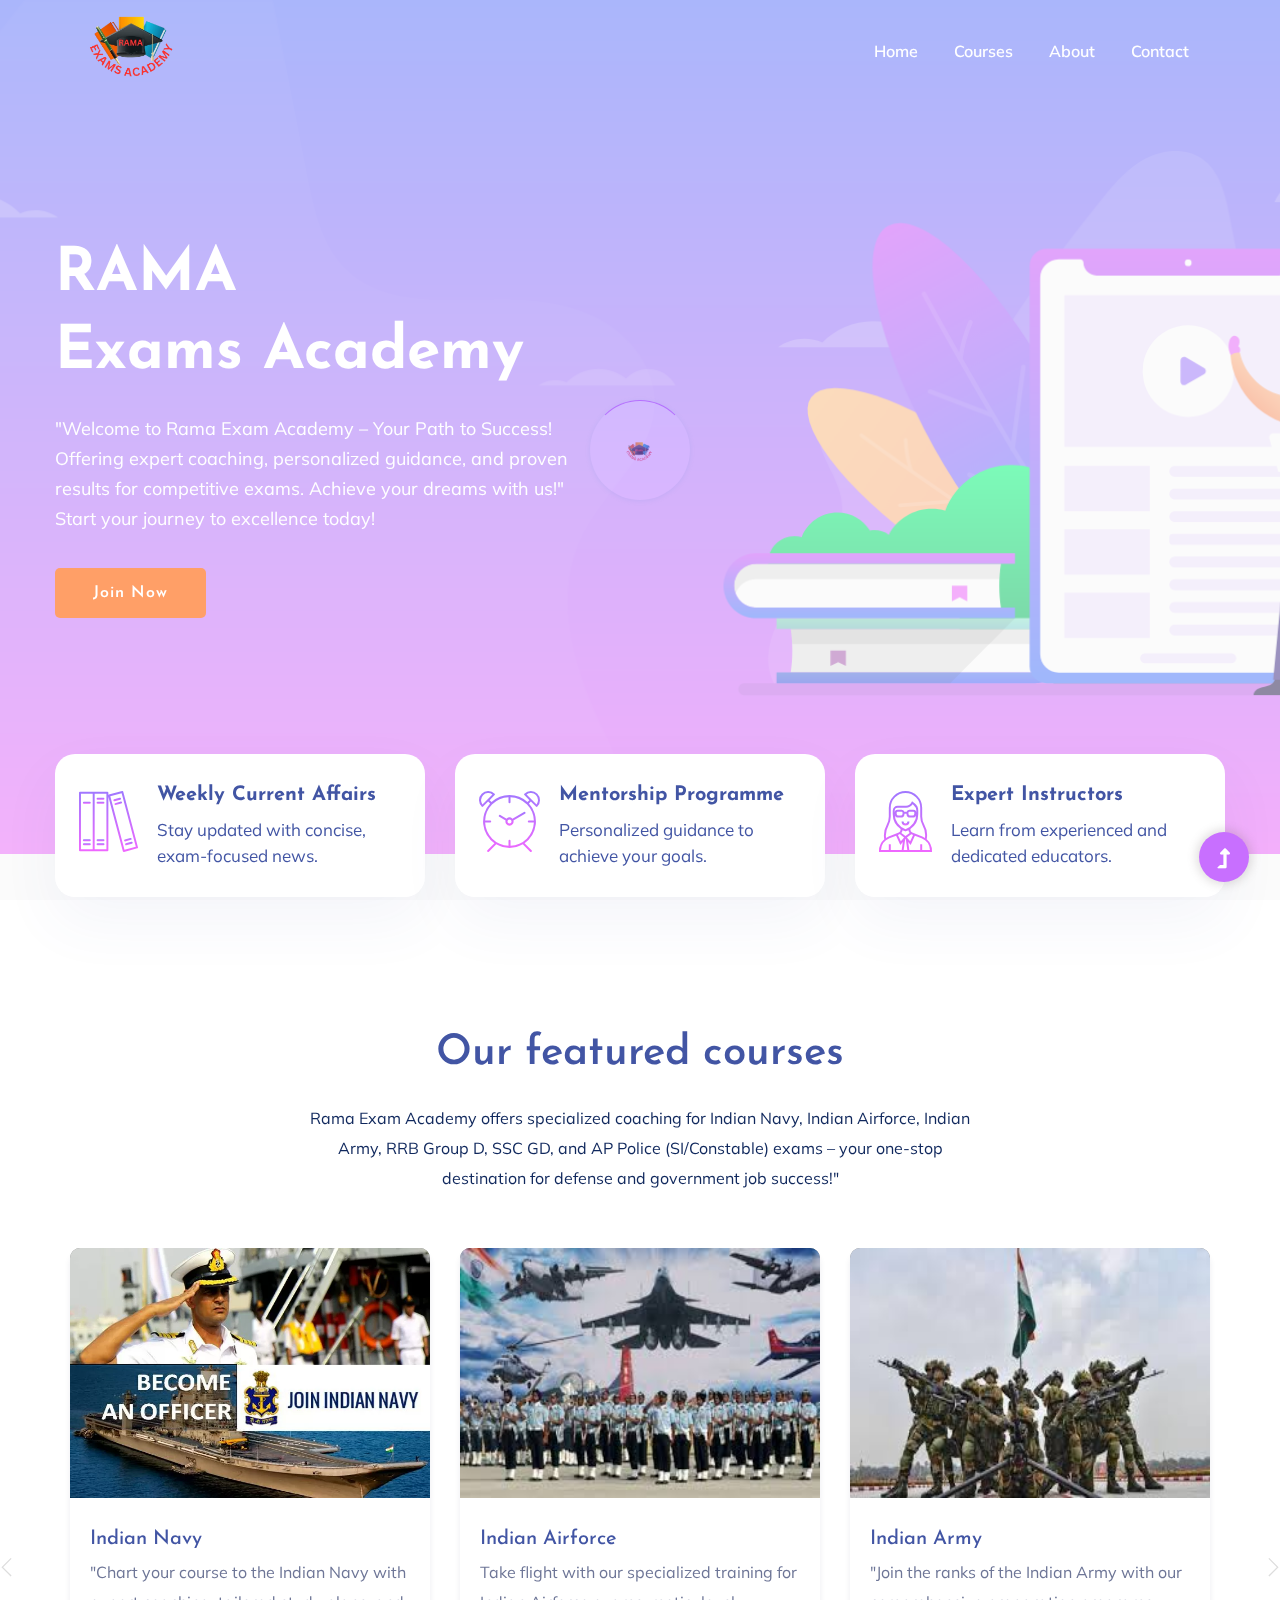
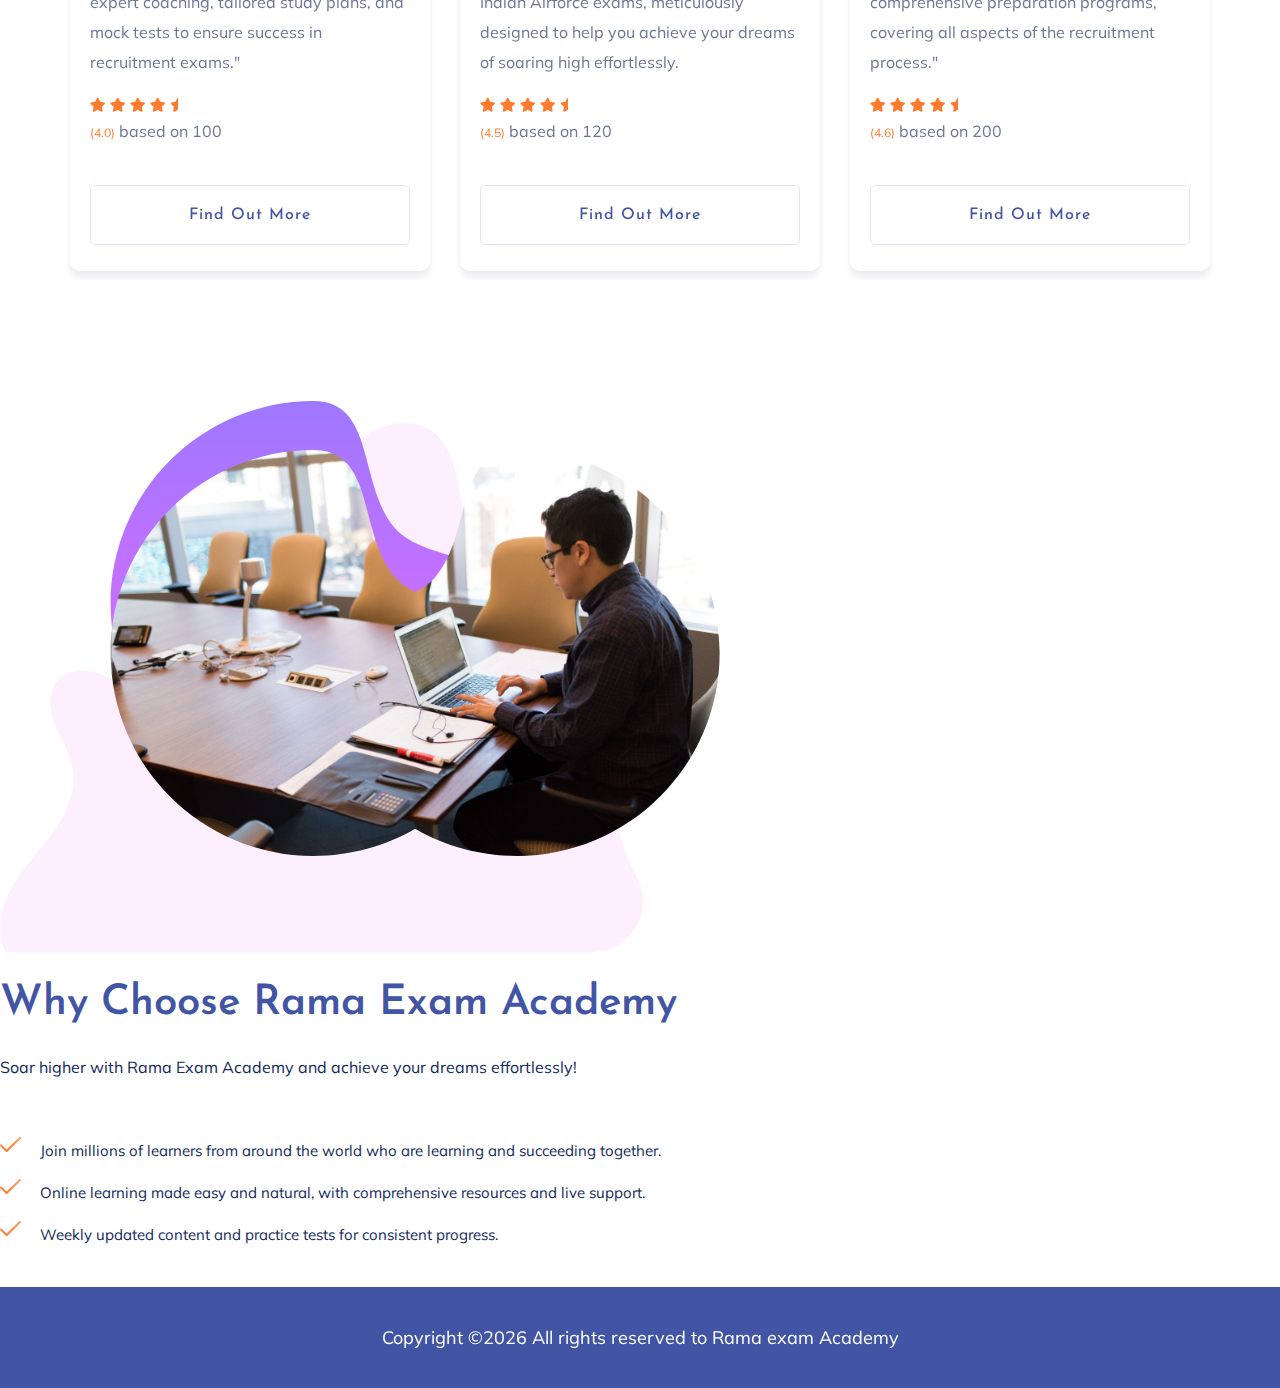
==== commit 543f39e5: "Changes" ====
--- a/index.html
+++ b/index.html
@@ -50,7 +50,7 @@
                             <!-- Logo -->
                             <div class="col-xl-2 col-lg-2">
                                 <div class="logo">
-                                    <a href="index.html"><img src="assets/img/logo/logo.png" alt=""></a>
+                                    <a href="index.html"><img src="assets/img/logo/logo.png" alt="" height="100px"></a>
                                 </div>
                             </div>
                             <div class="col-xl-10 col-lg-10">
@@ -95,7 +95,7 @@
                                 <div class="hero__caption">
                                     <h1 data-animation="fadeInLeft" data-delay="0.2s">RAMA<br>Exams Academy</h1>
                                     <p data-animation="fadeInLeft" data-delay="0.4s">"Welcome to Rama Exam Academy – Your Path to Success! Offering expert coaching, personalized guidance, and proven results for competitive exams. Achieve your dreams with us!"<br>Start your journey to excellence today!</p>
-                                    <a href="tel:+919999999999" class="btn hero-btn" data-animation="fadeInLeft" data-delay="0.7s">Join Now</a>
+                                    <a href="tel:+917731877635" class="btn hero-btn" data-animation="fadeInLeft" data-delay="0.7s">Join Now</a>
                                 </div>
                             </div>
                         </div>
@@ -181,7 +181,7 @@
                                         <!-- <span>$135</span> -->
                                     </div>
                                 </div>
-                                <a href="tel:+919999999999" class="border-btn border-btn2">Find out more</a>
+                                <a href="tel:+917731877635" class="border-btn border-btn2">Find out more</a>
                             </div>
 
                         </div>
@@ -213,7 +213,7 @@
                                         <!-- <span>$135</span> -->
                                     </div>
                                 </div>
-                                <a href="tel:+919999999999" class="border-btn border-btn2">Find out more</a>
+                                <a href="tel:+917731877635" class="border-btn border-btn2">Find out more</a>
                             </div>
                         </div>
                     </div>
@@ -244,7 +244,7 @@
                                         <!-- <span>$135</span> -->
                                     </div>
                                 </div>
-                                <a href="tel:+919999999999" class="border-btn border-btn2">Find out more</a>
+                                <a href="tel:+917731877635" class="border-btn border-btn2">Find out more</a>
                             </div>
 
                         </div>
@@ -276,7 +276,7 @@
                                         <!-- <span>$135</span> -->
                                     </div>
                                 </div>
-                                <a href="tel:+919999999999" class="border-btn border-btn2">Find out more</a>
+                                <a href="tel:+917731877635" class="border-btn border-btn2">Find out more</a>
                             </div>
 
                         </div>
@@ -308,7 +308,7 @@
                                         <!-- <span>$135</span> -->
                                     </div>
                                 </div>
-                                <a href="tel:+919999999999" class="border-btn border-btn2">Find out more</a>
+                                <a href="tel:+917731877635" class="border-btn border-btn2">Find out more</a>
                             </div>
 
                         </div>
@@ -377,62 +377,18 @@
         </div>
     </div>
 </section> -->
-        <!--? About Area-3 Start -->
-        <section class="about-area3 fix">
-            <div class="support-wrapper align-items-center">
-                <div class="right-content3">
-                    <!-- img -->
-                    <div class="right-img">
-                        <img src="assets/img/gallery/about3.png" alt="">
-                    </div>
-                </div>
-                <div class="left-content3">
-                    <!-- section tittle -->
-                    <div class="section-tittle section-tittle2 mb-20">
-                        <div class="front-text">
-                            <h2 class="">Learner outcomes on courses you will take</h2>
-                        </div>
-                    </div>
-                    <div class="single-features">
-                        <div class="features-icon">
-                            <img src="assets/img/icon/right-icon.svg" alt="">
-                        </div>
-                        <div class="features-caption">
-                            <p>Master weekly current affairs to stay updated on the latest happenings.</p>
-                        </div>
-                    </div>
-                    <div class="single-features">
-                        <div class="features-icon">
-                            <img src="assets/img/icon/right-icon.svg" alt="">
-                        </div>
-                        <div class="features-caption">
-                            <p>Gain guidance from expert instructors with years of experience in competitive exams.</p>
-                        </div>
-                    </div>
-                    <div class="single-features">
-                        <div class="features-icon">
-                            <img src="assets/img/icon/right-icon.svg" alt="">
-                        </div>
-                        <div class="features-caption">
-                            <p>Experience a personalized Mentorship Programme to sharpen your preparation strategies.</p>
-                        </div>
-                    </div>
-                    <div class="single-features">
-                        <div class="features-icon">
-                            <img src="assets/img/icon/right-icon.svg" alt="">
-                        </div>
-                        <div class="features-caption">
-                            <p>Learn effective techniques to engage with and handle challenging topics.</p>
-                        </div>
-                    </div>
-                </div>
-            </div>
-        </section>
+       
         <!-- About Area End -->
                 <!--? About Area-1 Start -->
                 <section class="about-area1 fix pt-10">
                     <div class="support-wrapper align-items-center">
-                        <div class="left-content1">
+                        <div class="right-content3">
+                            <!-- img -->
+                            <div class="right-img">
+                                <img src="assets/img/gallery/about3.png" alt="">
+                            </div>
+                        </div>
+                        <div class="left-content3">
                             <div class="about-icon">
                                 <img src="assets/img/icon/about.svg" alt="">
                             </div>
@@ -485,30 +441,7 @@
                 <!-- About Area End -->
        
         <!-- Services End -->
-        <!--? About Area-2 Start -->
-        <section class="about-area2 fix pb-padding">
-            <div class="support-wrapper align-items-center">
-                <div class="right-content2">
-                    <!-- img -->
-                    <div class="right-img">
-                        <img src="assets/img/gallery/about2.png" alt="">
-                    </div>
-                </div>
-                <div class="left-content2">
-                    <!-- section tittle -->
-                    <div class="section-tittle section-tittle2 mb-20">
-                        <div class="front-text">
-                            <h2 class="">Take the next step
-                                toward your personal
-                                and professional goals
-                            with us.</h2>
-                            <p>At Rama Exam Academy, we are dedicated to helping you achieve success in competitive exams and beyond.</p>
-                            <a href="tel:+919999999999" class="btn">Join Now</a>
-                        </div>
-                    </div>
-                </div>
-            </div>
-        </section>
+       
         <!-- About Area End -->
     </main>
     <footer>
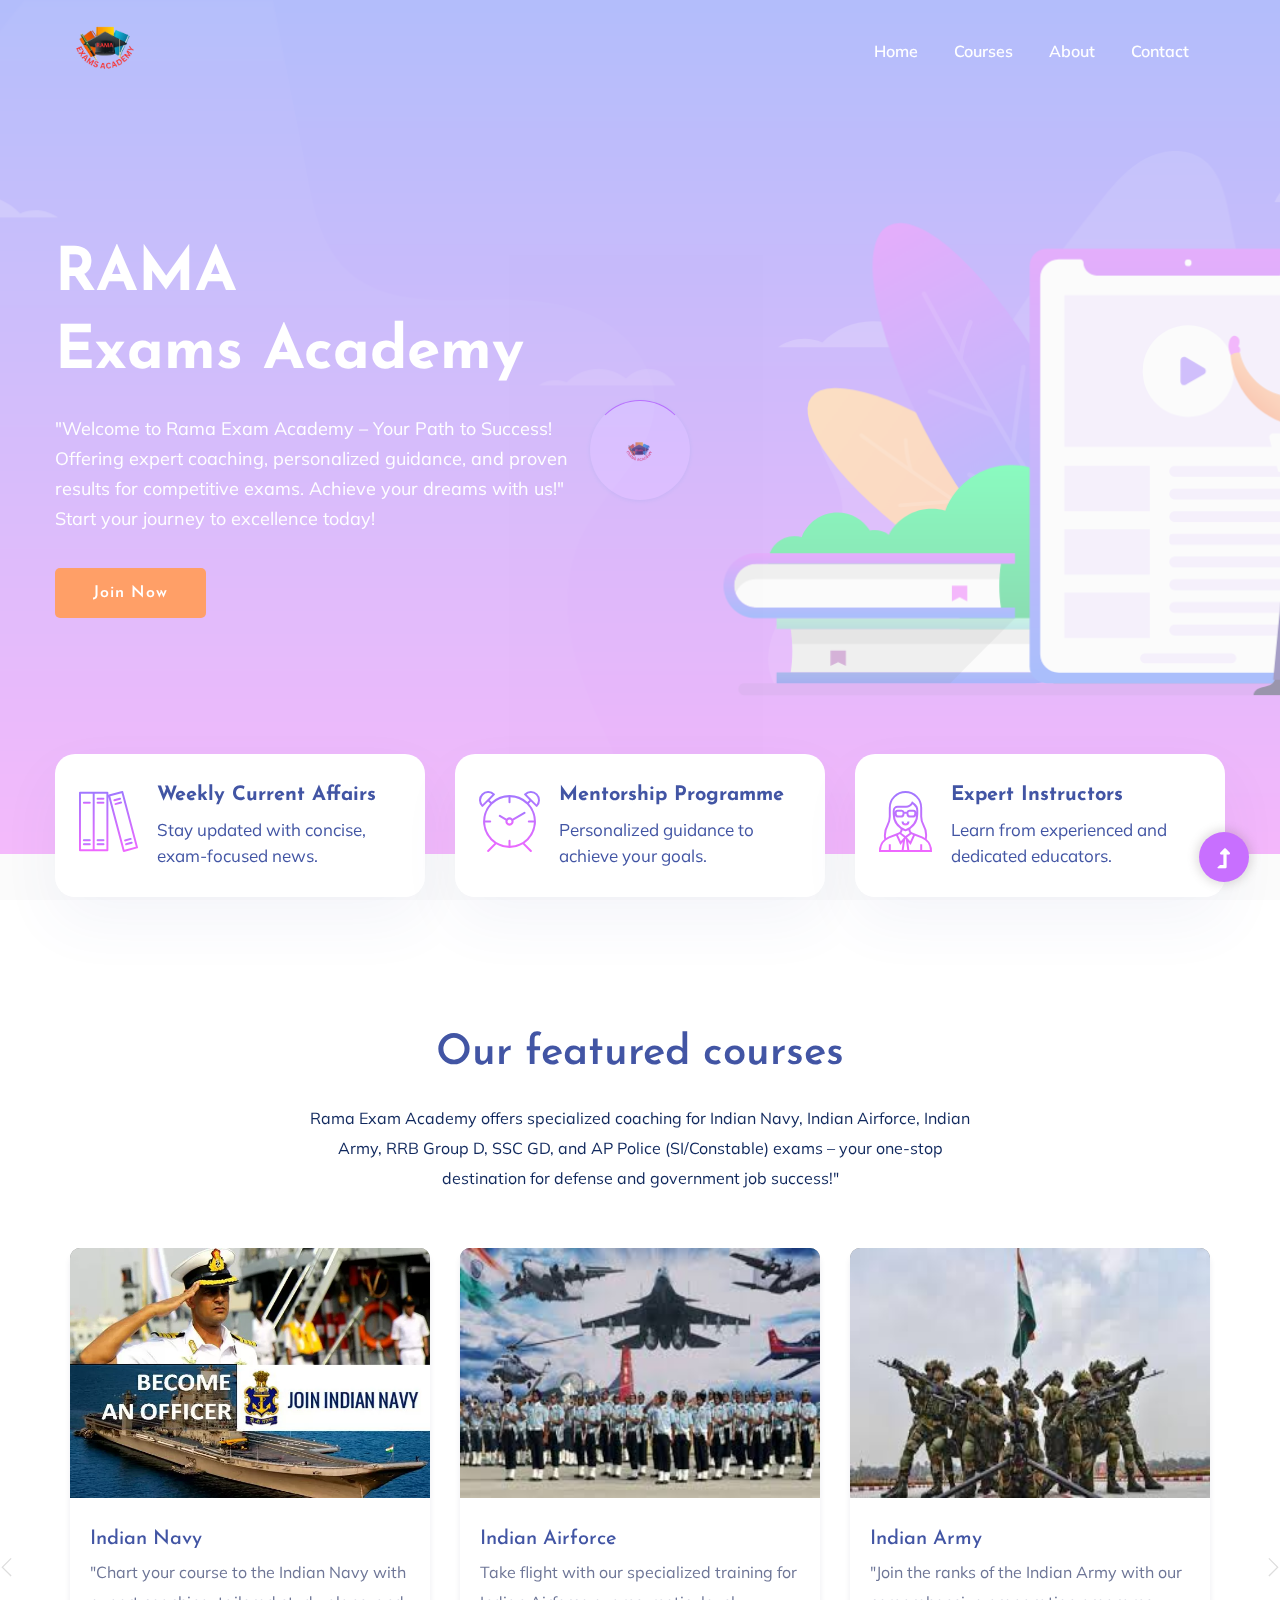
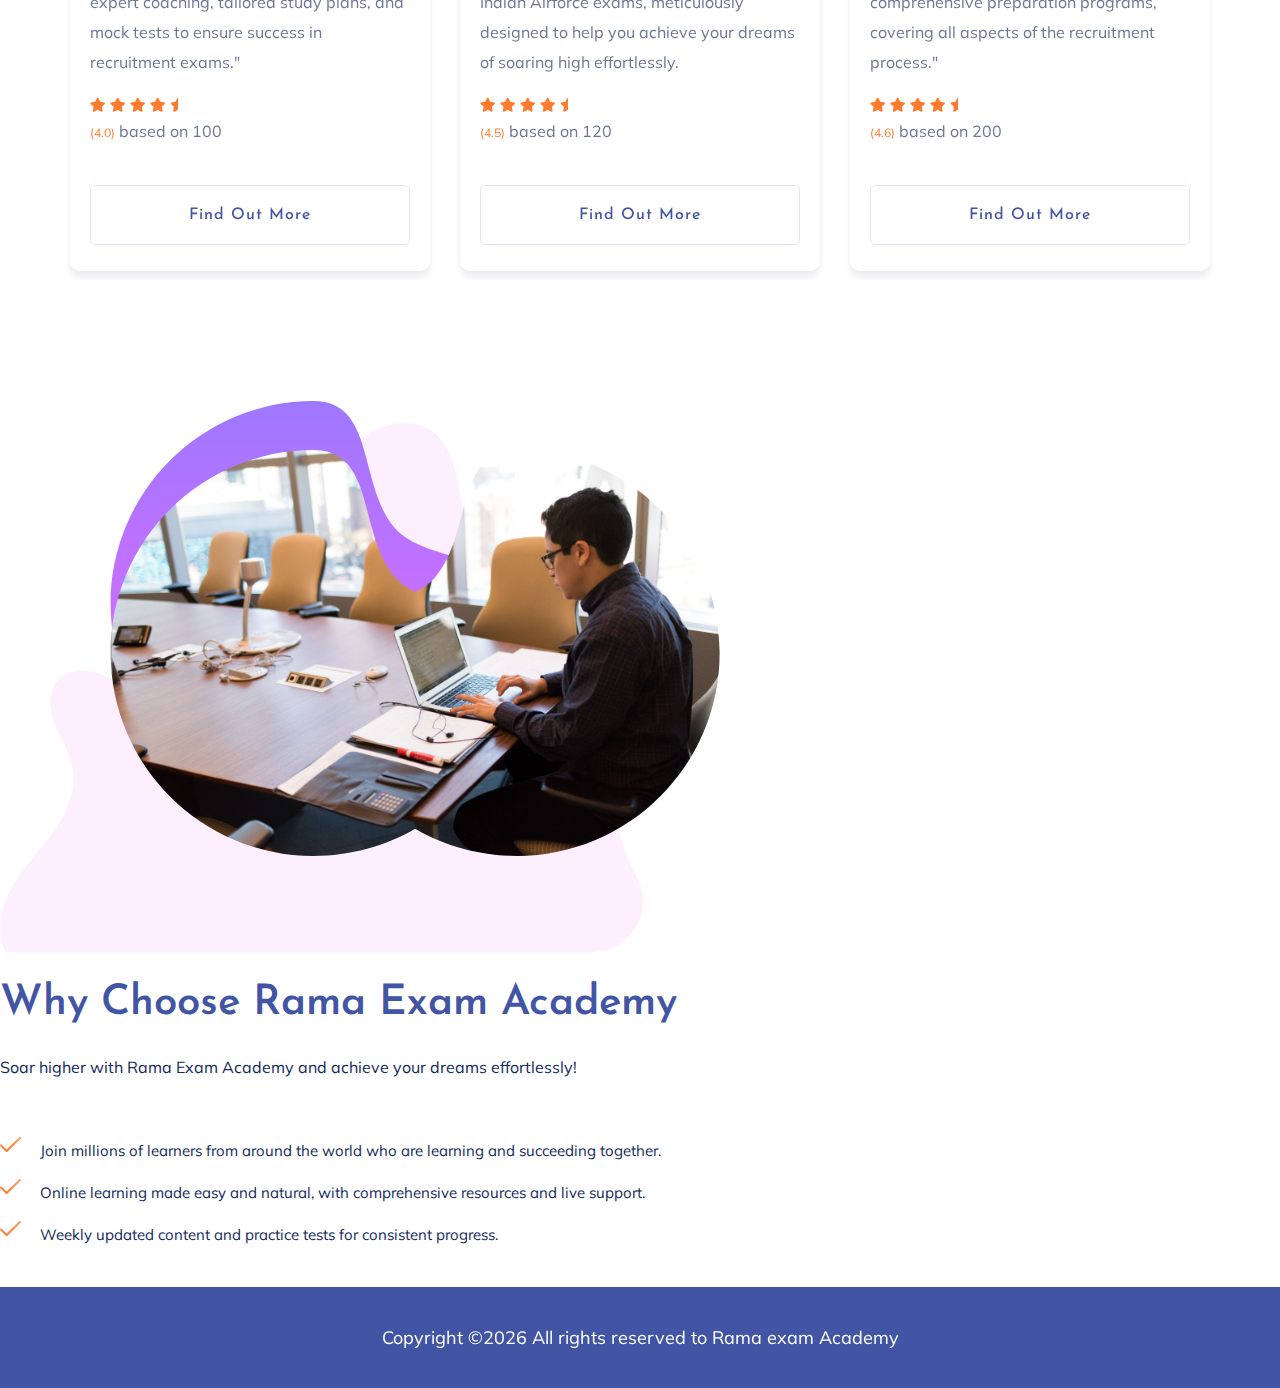
==== commit f6d7017d: "Changes" ====
--- a/index.html
+++ b/index.html
@@ -50,7 +50,7 @@
                             <!-- Logo -->
                             <div class="col-xl-2 col-lg-2">
                                 <div class="logo">
-                                    <a href="index.html"><img src="assets/img/logo/logo.png" alt="" height="100px"></a>
+                                    <a href="index.html"><img src="assets/img/logo/logo.png" alt="" height="70px"></a>
                                 </div>
                             </div>
                             <div class="col-xl-10 col-lg-10">
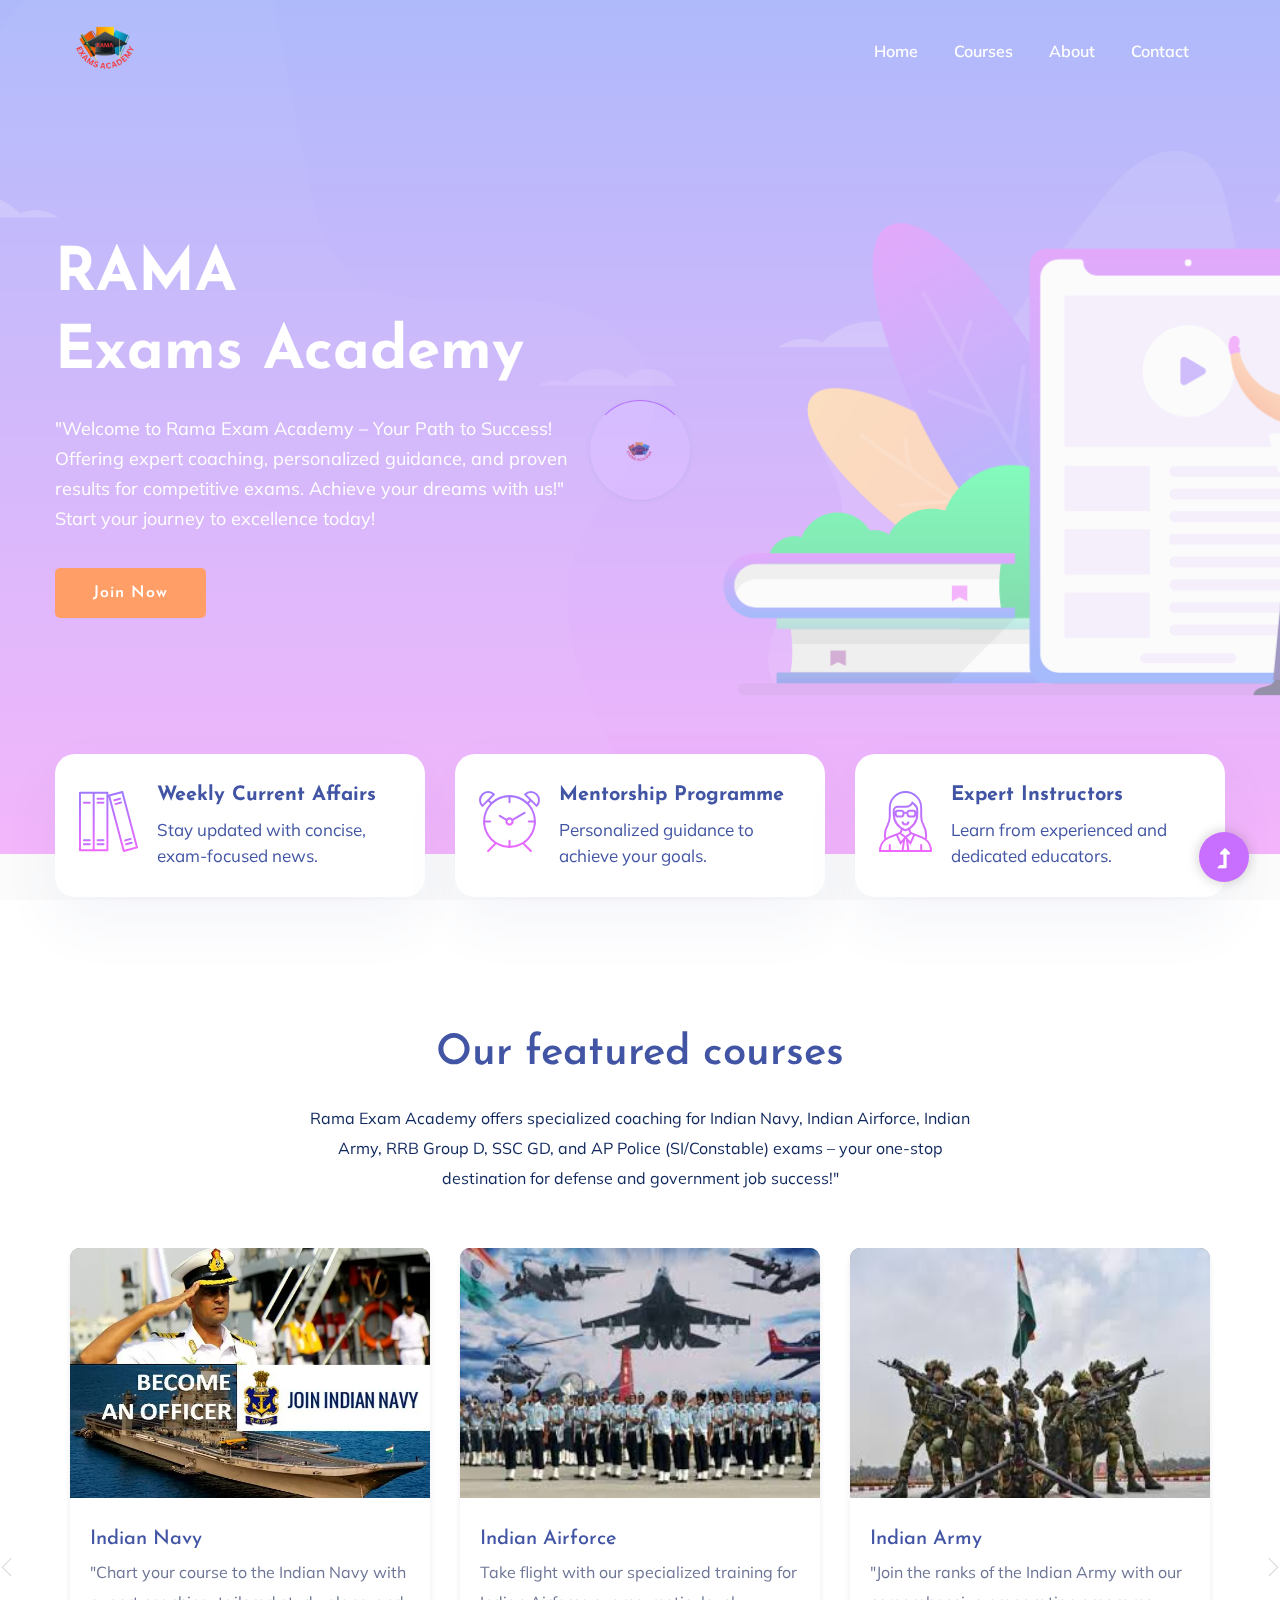
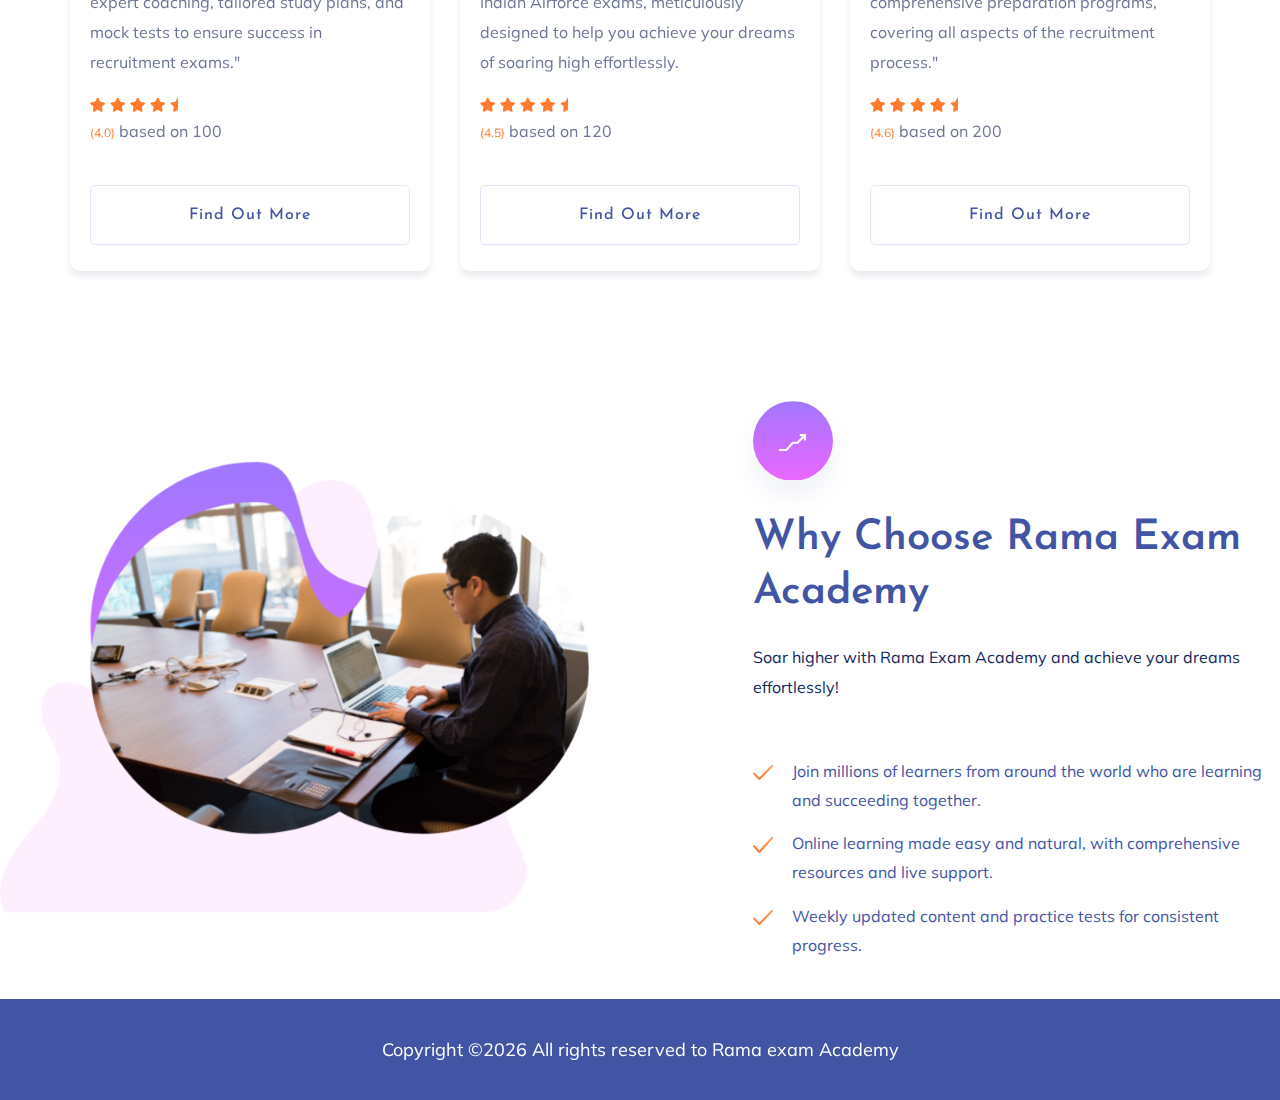
==== commit 121c43de: "Changes" ====
--- a/index.html
+++ b/index.html
@@ -382,13 +382,13 @@
                 <!--? About Area-1 Start -->
                 <section class="about-area1 fix pt-10">
                     <div class="support-wrapper align-items-center">
-                        <div class="right-content3">
+                        <div class="right-content1">
                             <!-- img -->
                             <div class="right-img">
                                 <img src="assets/img/gallery/about3.png" alt="">
                             </div>
                         </div>
-                        <div class="left-content3">
+                        <div class="left-content1">
                             <div class="about-icon">
                                 <img src="assets/img/icon/about.svg" alt="">
                             </div>
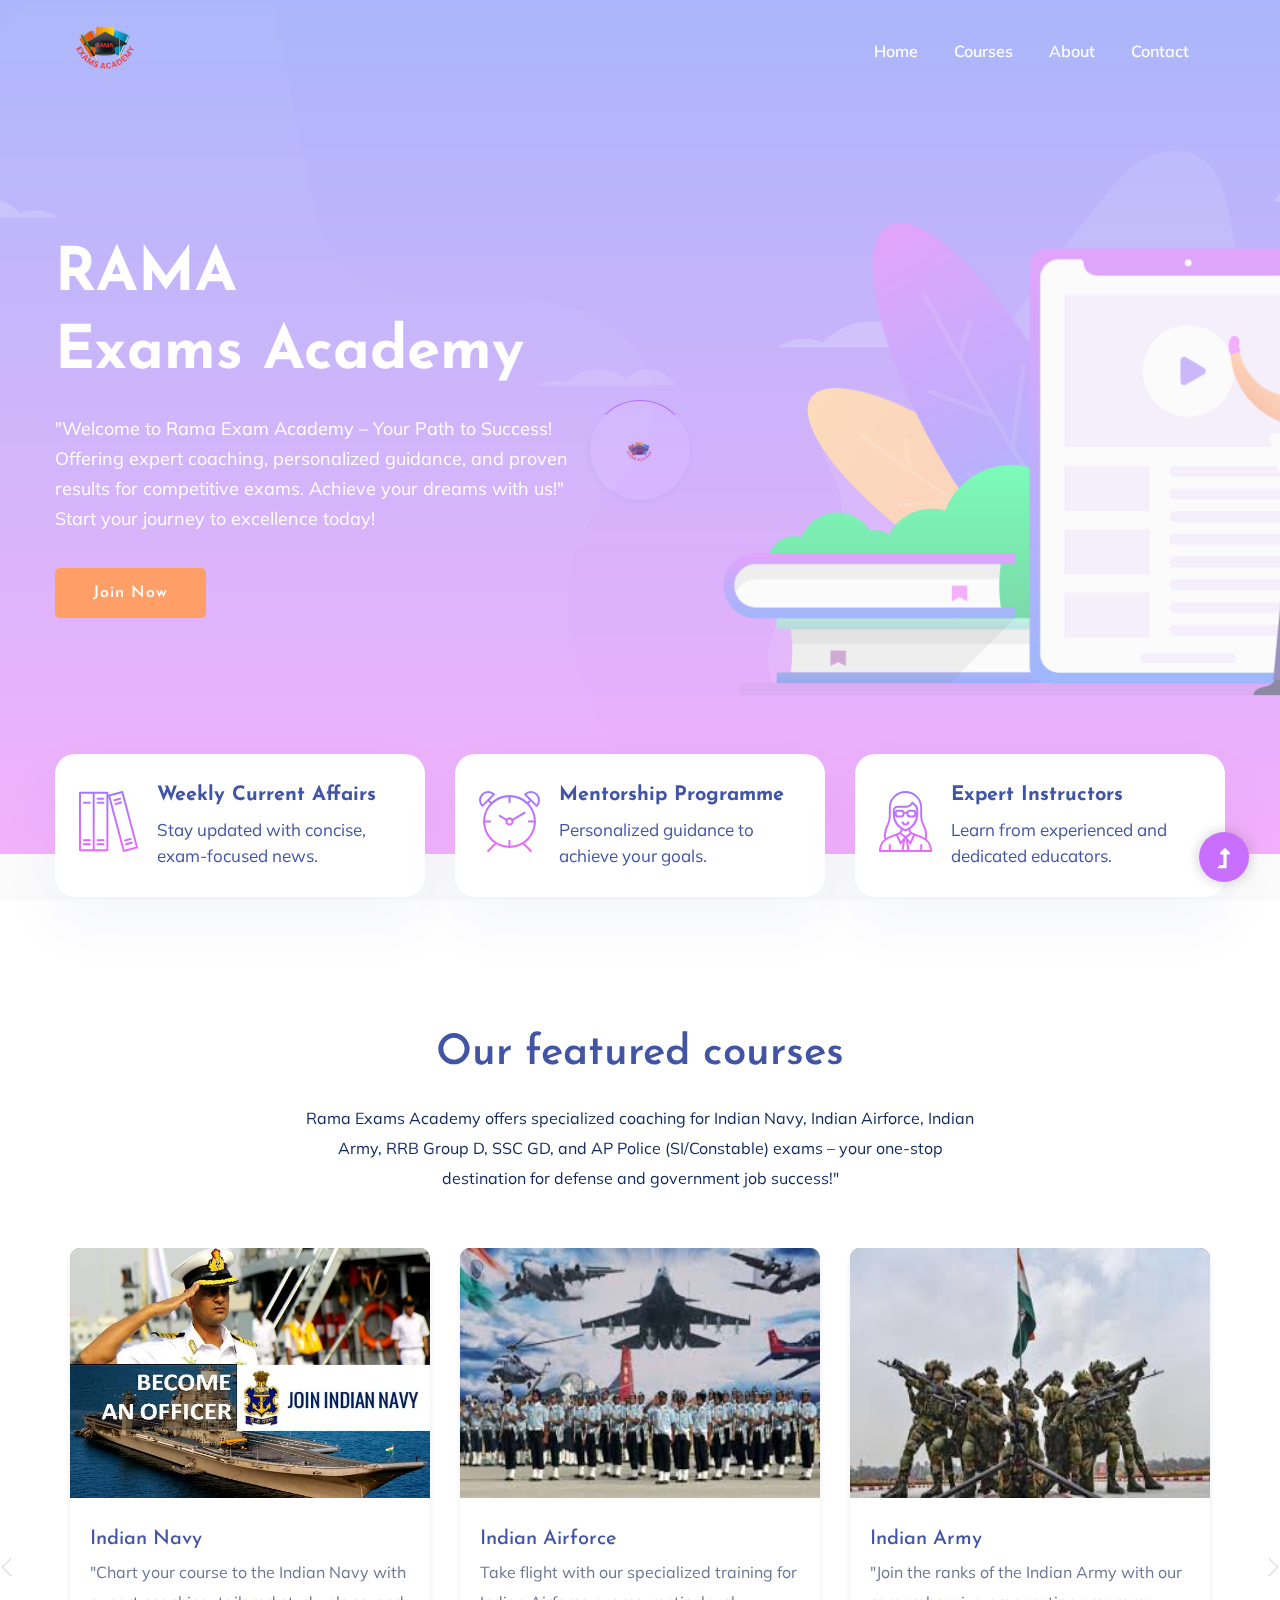
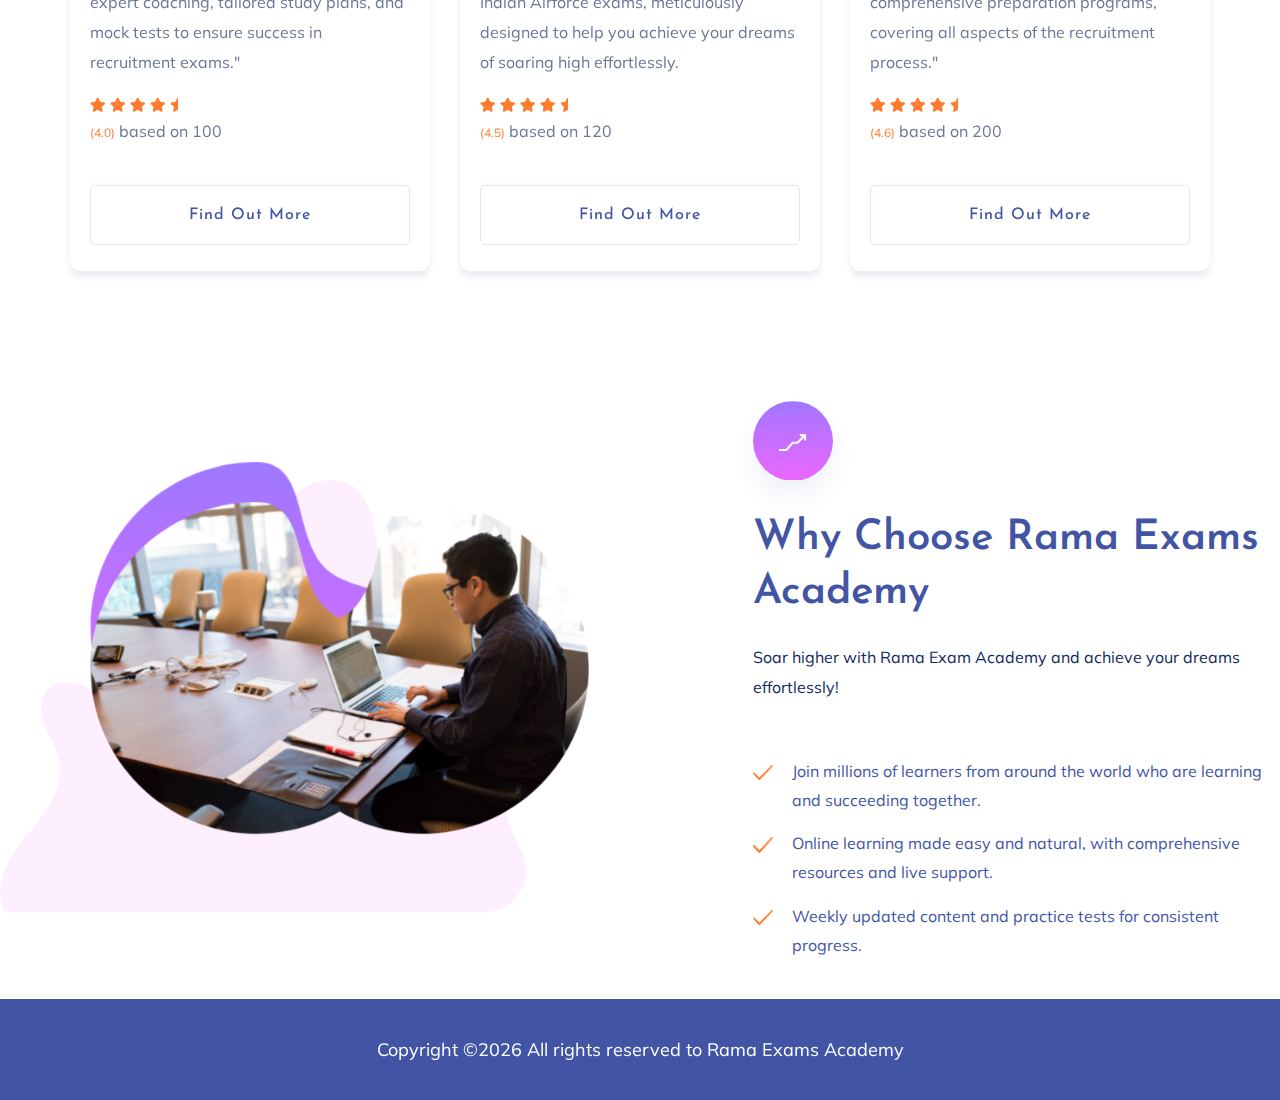
==== commit 7677a259: "Changes" ====
--- a/index.html
+++ b/index.html
@@ -150,7 +150,7 @@
                     <div class="col-xl-7 col-lg-8">
                         <div class="section-tittle text-center mb-55">
                             <h2>Our featured courses</h2>
-                            <p>Rama Exam Academy offers specialized coaching for Indian Navy, Indian Airforce, Indian Army, RRB Group D, SSC GD, and AP Police (SI/Constable) exams – your one-stop destination for defense and government job success!"</p>
+                            <p>Rama Exams Academy offers specialized coaching for Indian Navy, Indian Airforce, Indian Army, RRB Group D, SSC GD, and AP Police (SI/Constable) exams – your one-stop destination for defense and government job success!"</p>
                         </div>
                     </div>
                 </div>
@@ -395,7 +395,7 @@
                             <!-- section tittle -->
                             <div class="section-tittle section-tittle2 mb-55">
                                 <div class="front-text">
-                                    <h2 class="">Why Choose Rama Exam Academy</h2>
+                                    <h2 class="">Why Choose Rama Exams Academy</h2>
                                     <p>Soar higher with Rama Exam Academy and achieve your dreams effortlessly!</p>
                                 </div>
                             </div>
@@ -455,7 +455,7 @@
                         <div class="col-xl-12 ">
                             <div class="footer-copy-right text-center">
                                 <p><!-- Link back to Colorlib can't be removed. Template is licensed under CC BY 3.0. -->
-                                    Copyright &copy;<script>document.write(new Date().getFullYear());</script> All rights reserved to Rama exam Academy
+                                    Copyright &copy;<script>document.write(new Date().getFullYear());</script> All rights reserved to Rama Exams Academy
                                     <!-- Link back to Colorlib can't be removed. Template is licensed under CC BY 3.0. --></p>
                               </div>
                           </div>
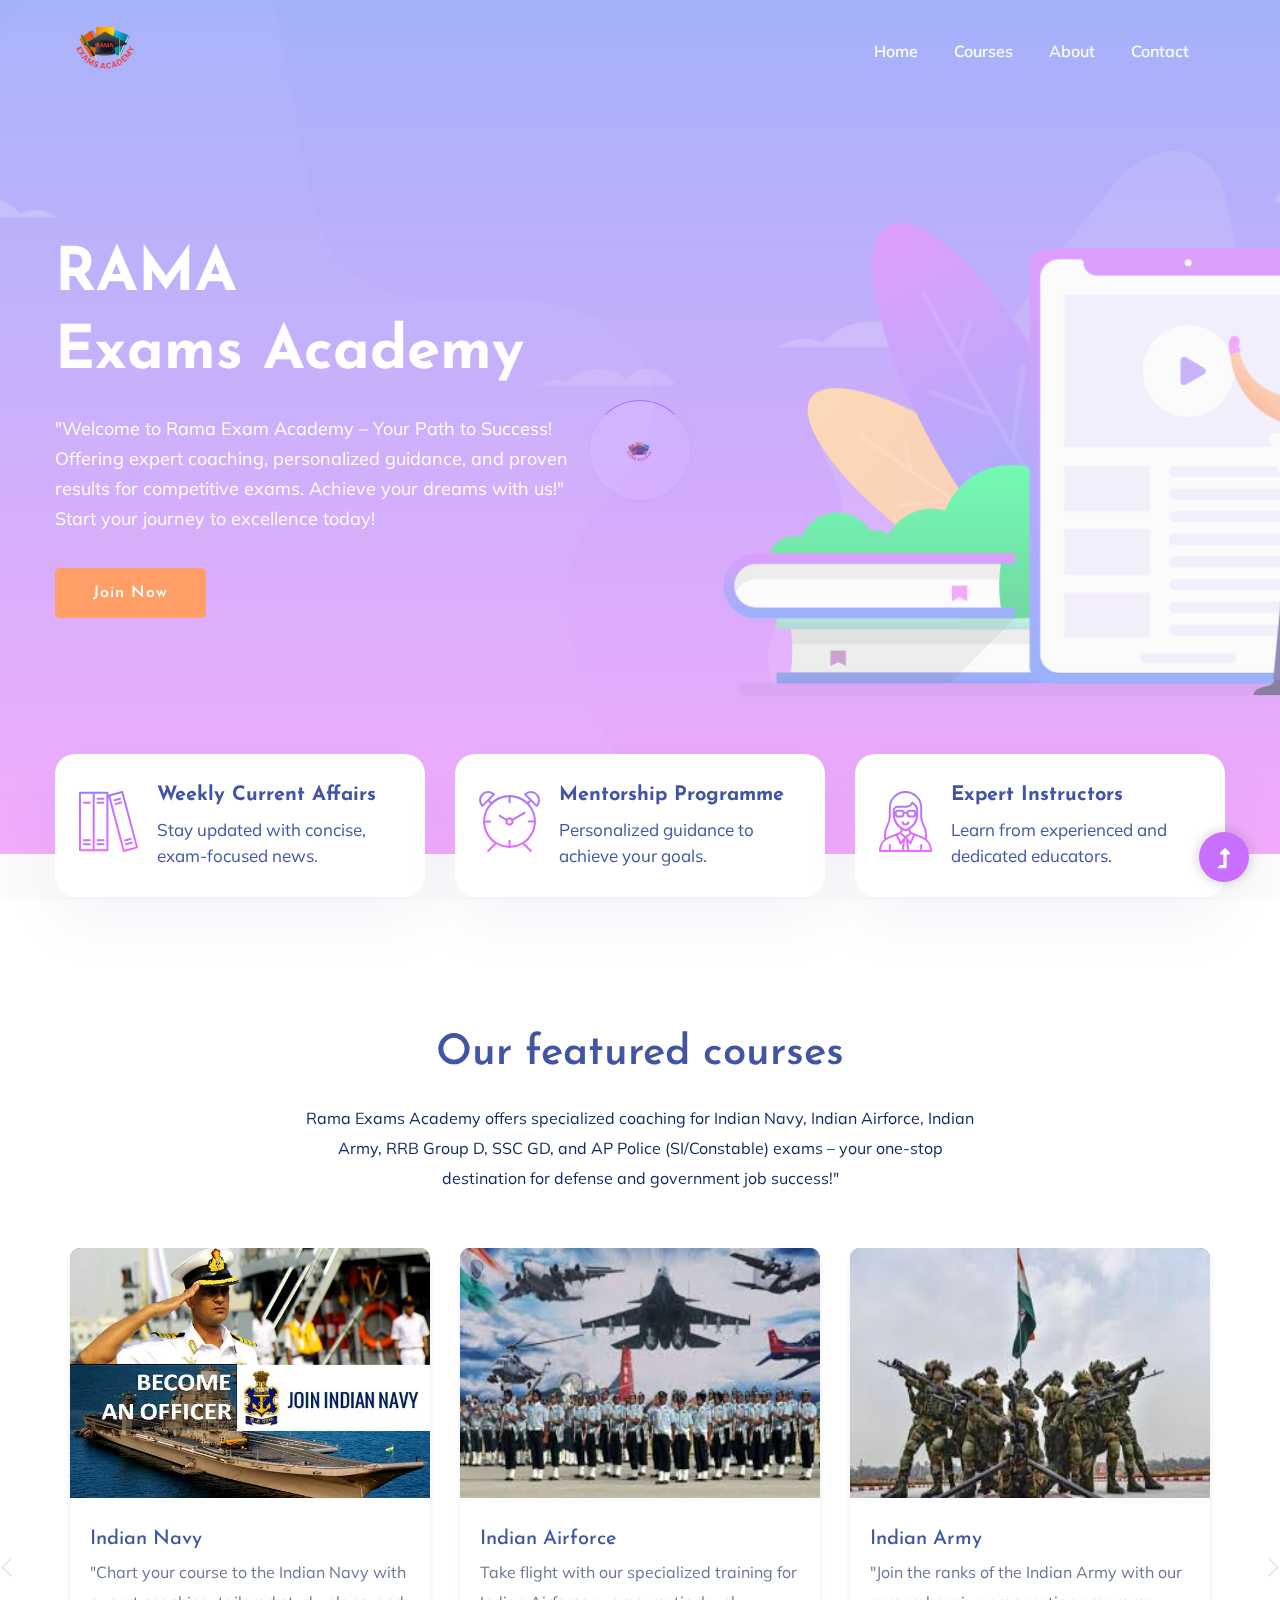
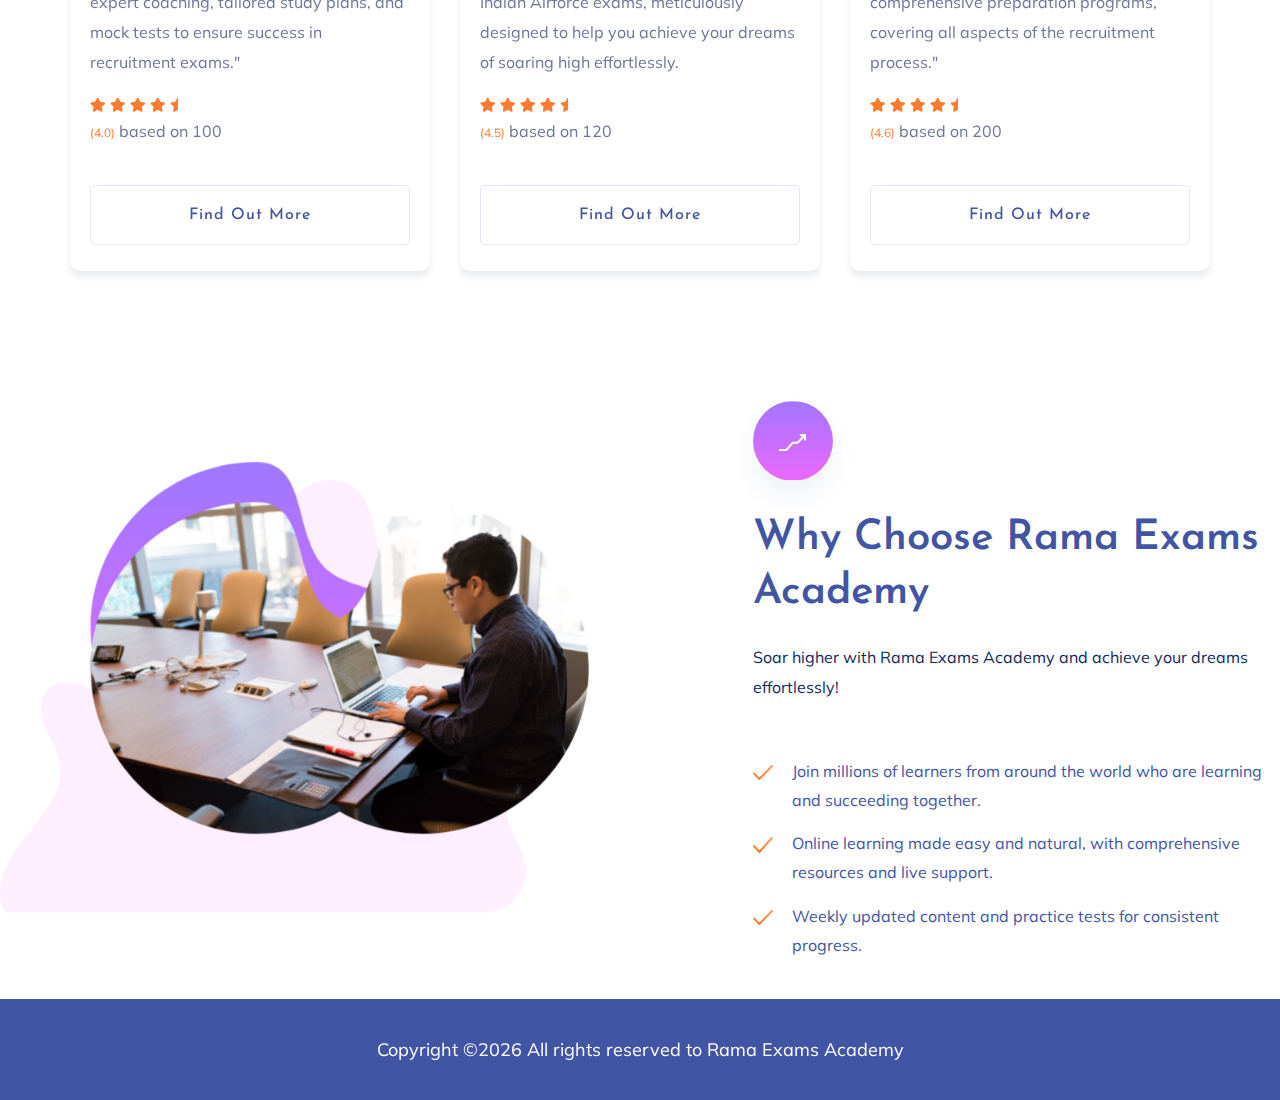
==== commit e171f96d: "Changes" ====
--- a/index.html
+++ b/index.html
@@ -396,7 +396,7 @@
                             <div class="section-tittle section-tittle2 mb-55">
                                 <div class="front-text">
                                     <h2 class="">Why Choose Rama Exams Academy</h2>
-                                    <p>Soar higher with Rama Exam Academy and achieve your dreams effortlessly!</p>
+                                    <p>Soar higher with Rama Exams Academy and achieve your dreams effortlessly!</p>
                                 </div>
                             </div>
                             <div class="single-features">
